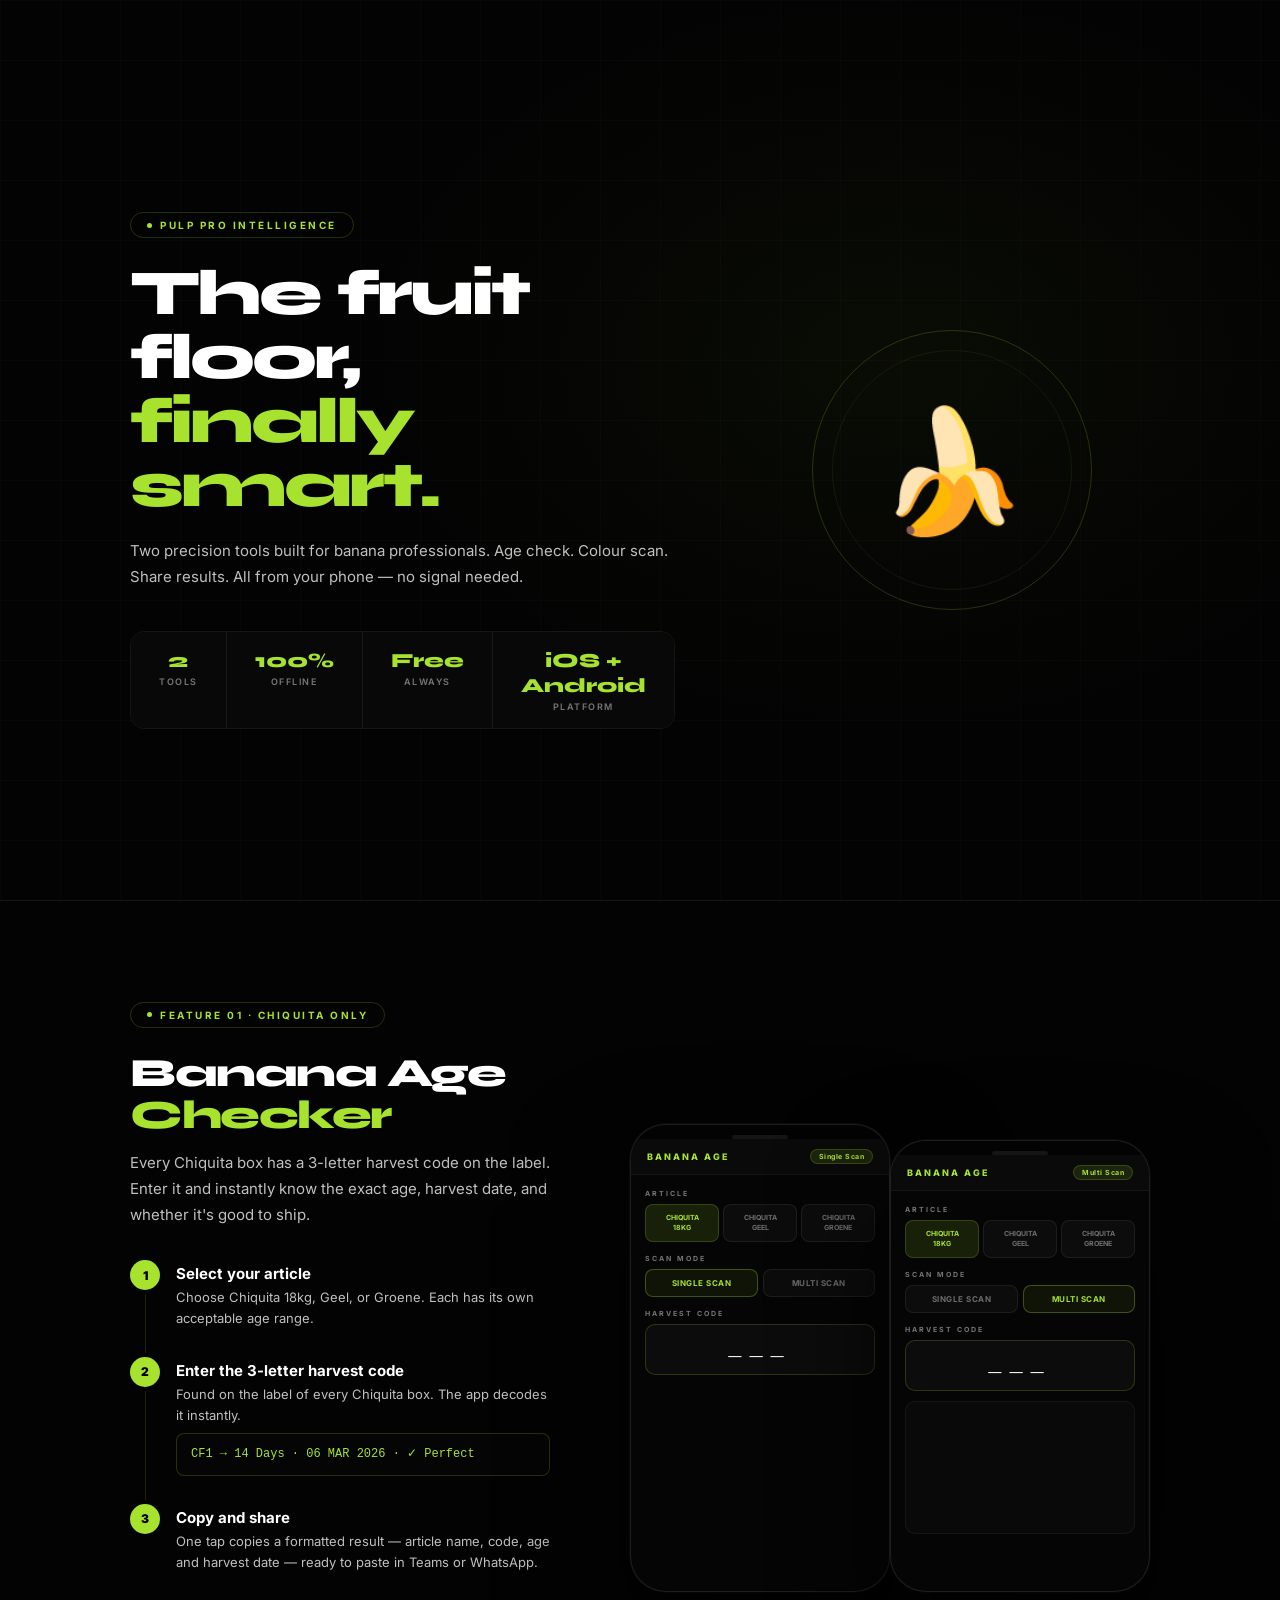
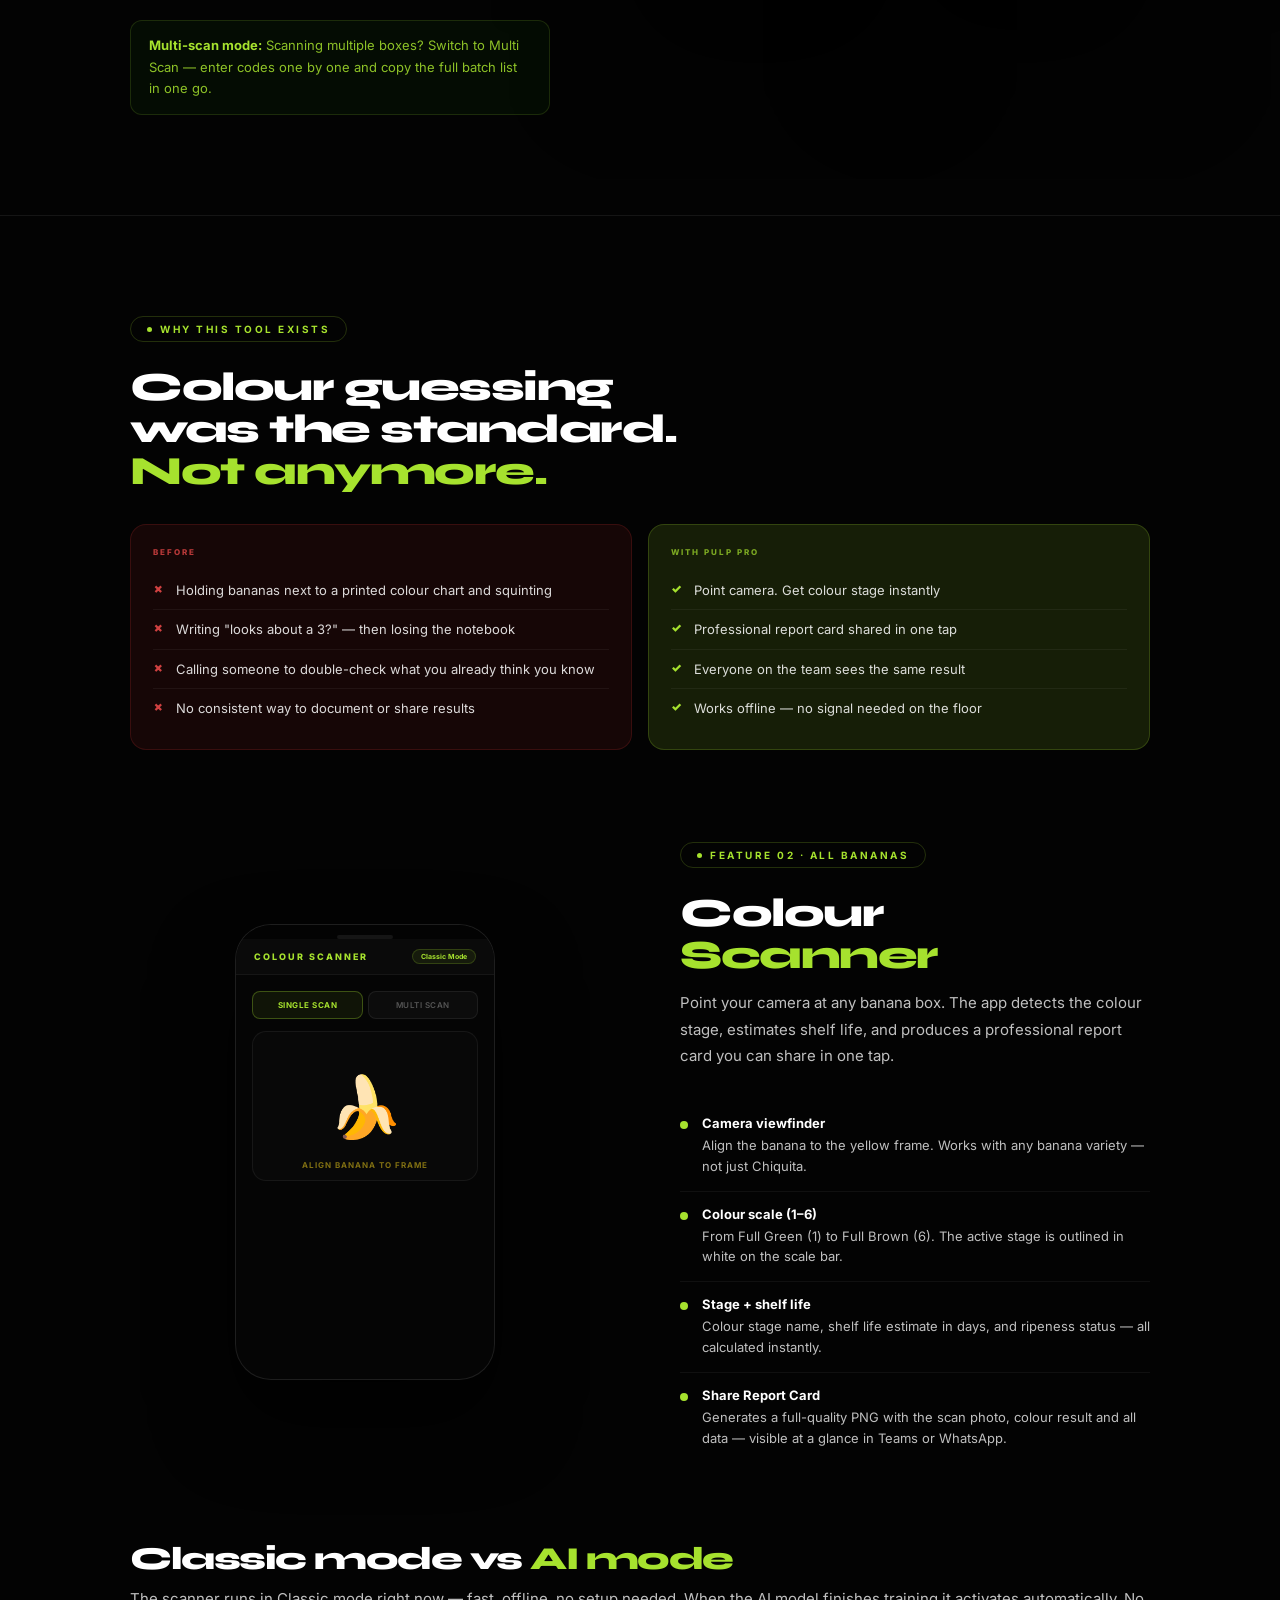
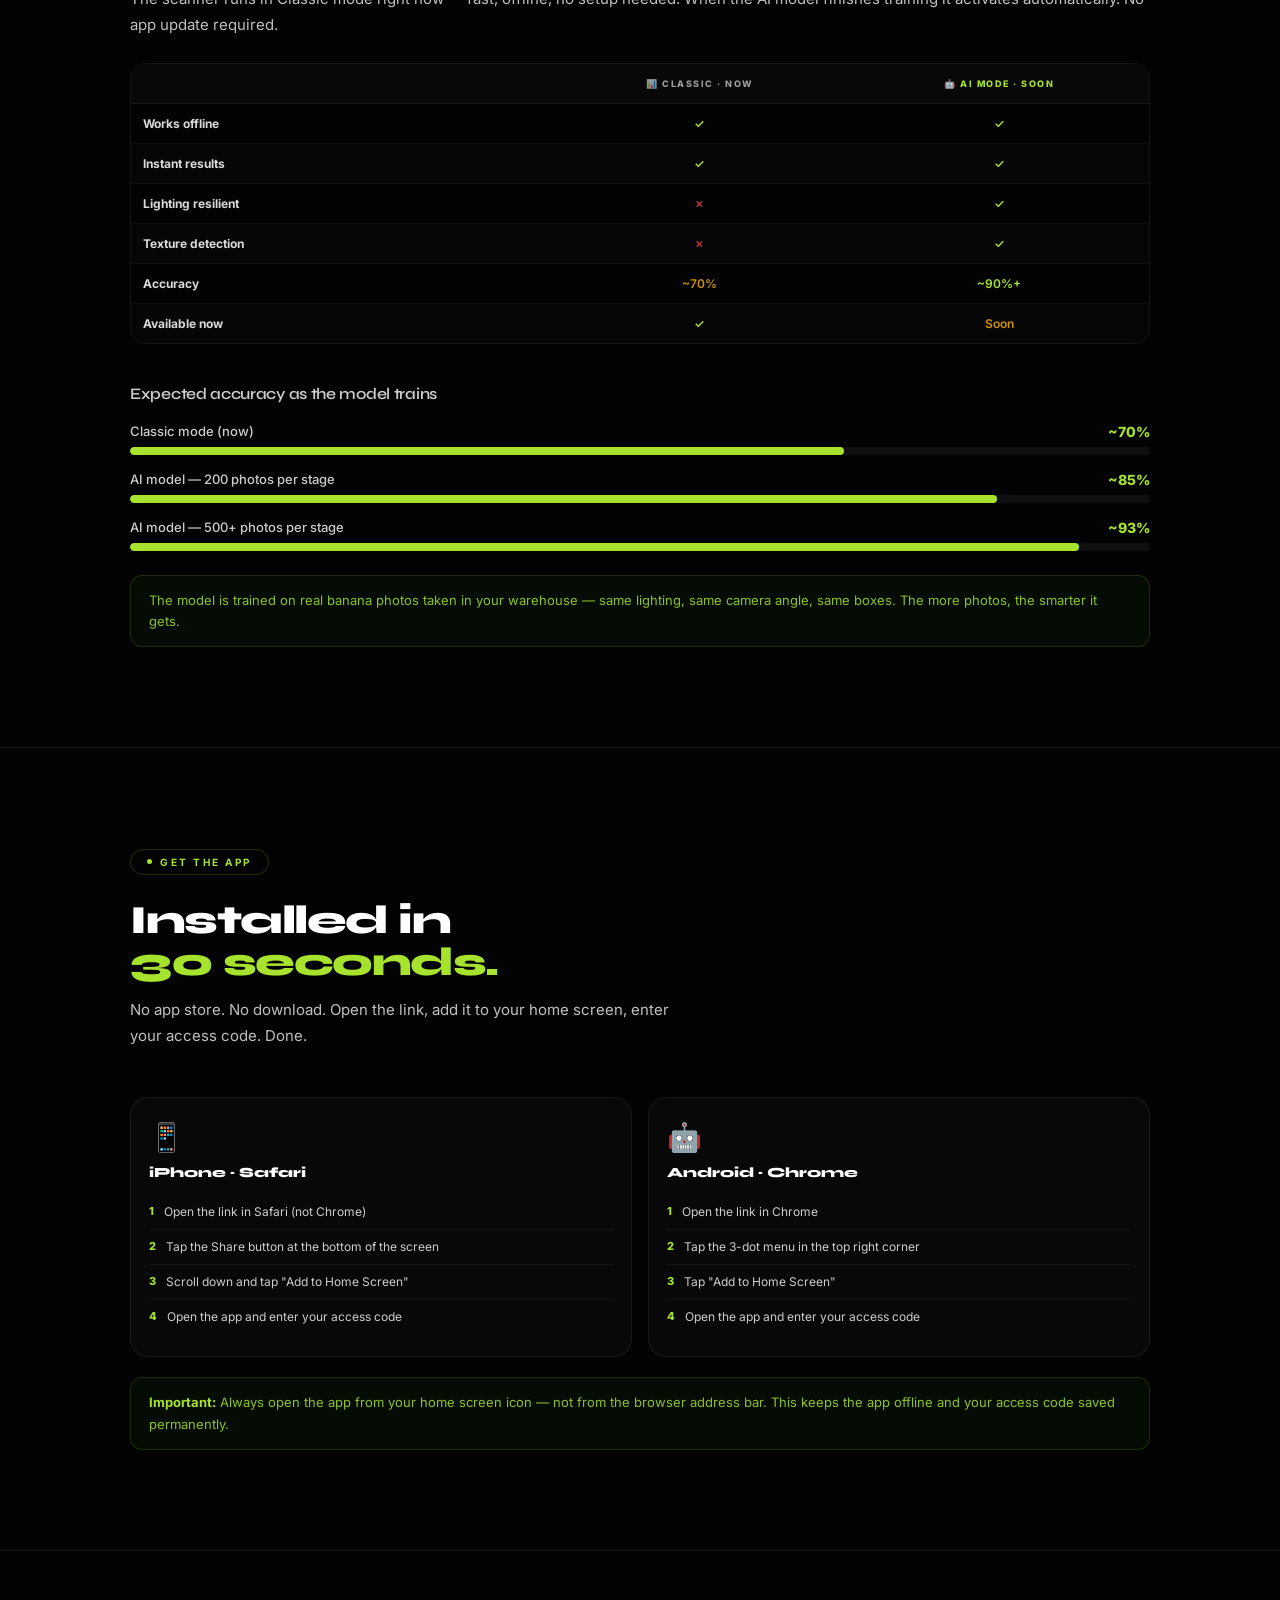
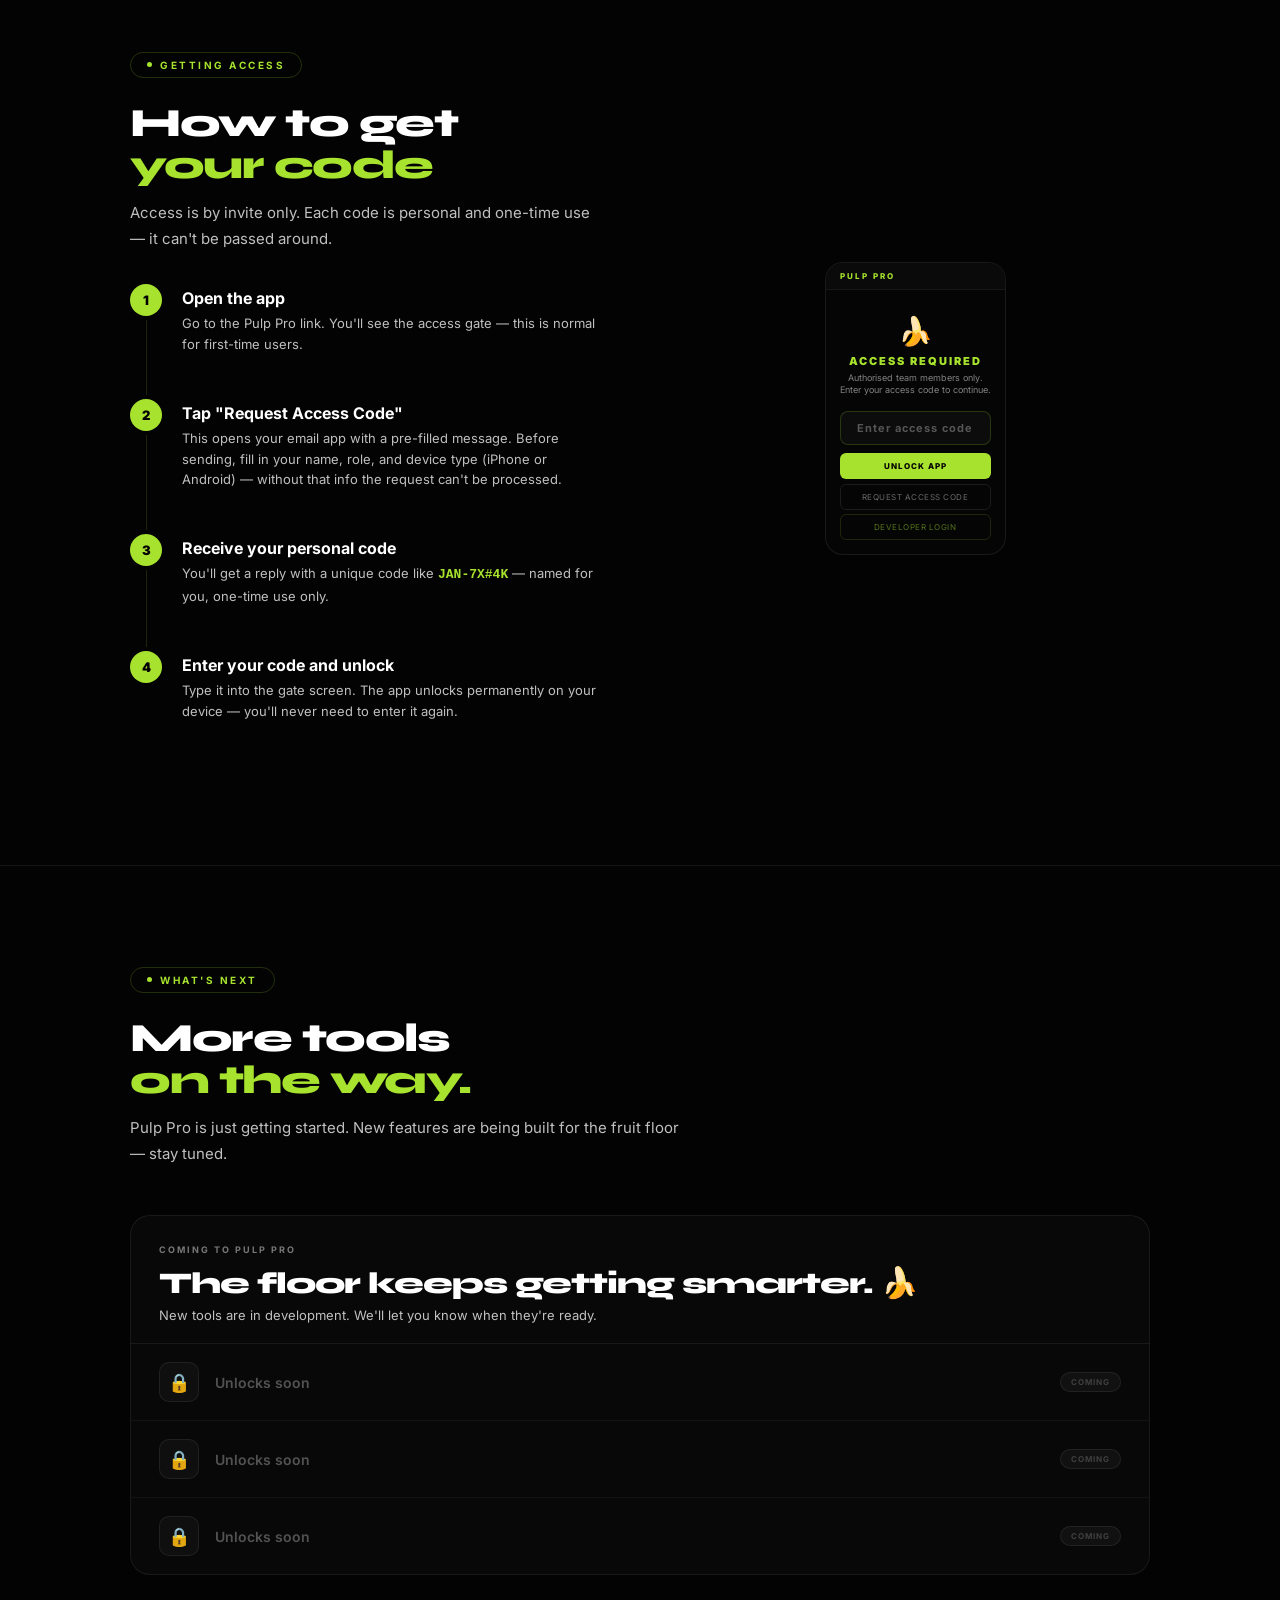
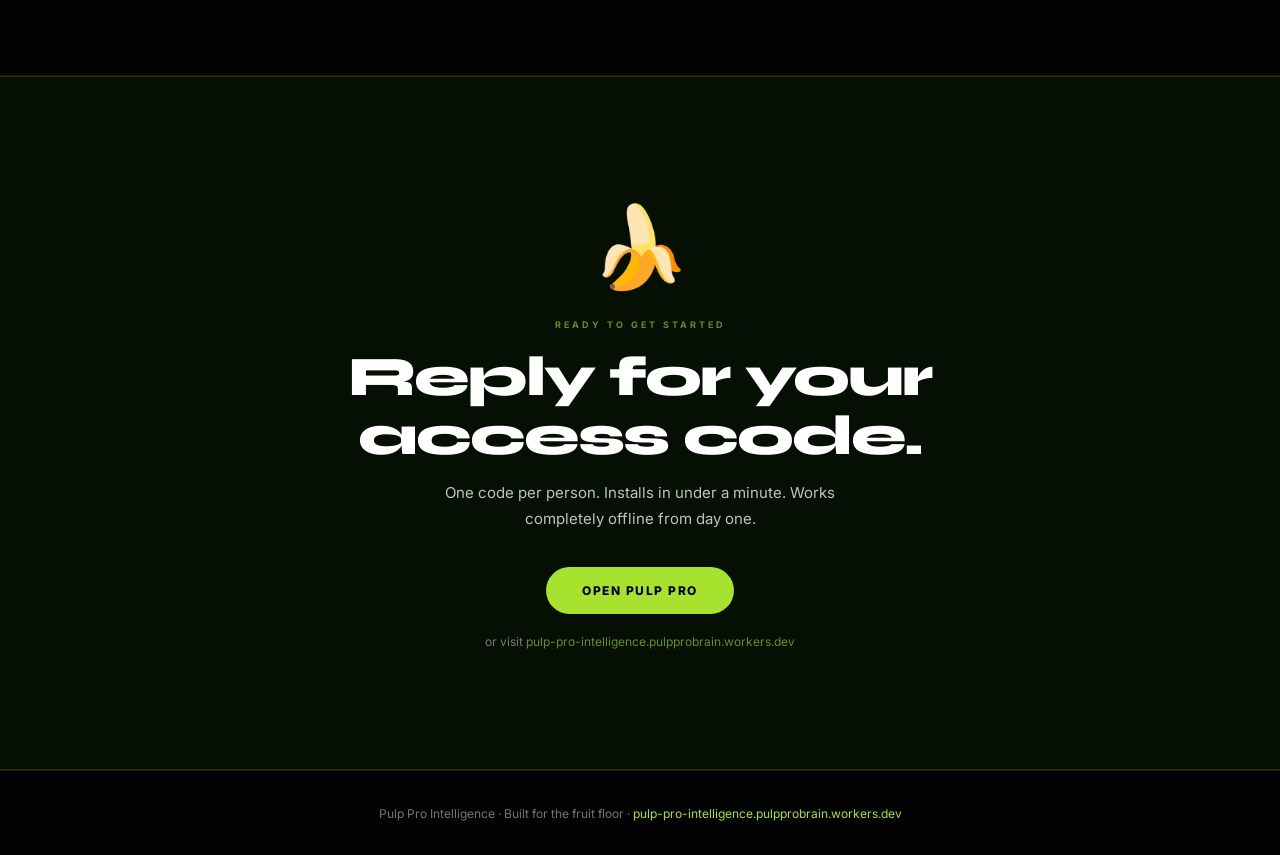
==== pulp-pro-intro.html @ 76fea157 "Update print statement from 'Hello' to 'Goodbye'" ====
<!DOCTYPE html>
<html lang="en">
<head>
<meta charset="UTF-8">
<meta name="viewport" content="width=device-width, initial-scale=1.0">
<title>Pulp Pro Intelligence — Introduction</title>
<style>
@import url('https://fonts.googleapis.com/css2?family=Syne:wght@400;700;800;900&family=Inter:wght@400;500;600;700&display=swap');

:root {
  --lime: #a6e22e;
  --lime-dim: rgba(166,226,46,0.12);
  --lime-border: rgba(166,226,46,0.2);
  --red-dim: rgba(255,60,60,0.08);
  --red-border: rgba(255,60,60,0.15);
  --bg: #030303;
  --bg2: #080808;
  --bg3: #0f0f0f;
  --border: rgba(255,255,255,0.07);
  --text: #ffffff;
  --text-secondary: rgba(255,255,255,0.75);
  --text-dim: rgba(255,255,255,0.45);
}

* { box-sizing: border-box; margin: 0; padding: 0; }
html { scroll-behavior: smooth; overflow-x: hidden; }
body {
  font-family: 'Inter', -apple-system, sans-serif;
  background: var(--bg);
  color: var(--text);
  overflow-x: hidden;
  -webkit-font-smoothing: antialiased;
  max-width: 100vw;
}

/* ── LAYOUT ── */
.container {
  max-width: 1100px;
  margin: 0 auto;
  padding: 0 40px;
}
@media(max-width:768px) {
  .container { padding: 0 20px; }
  .phone { width: 100%; max-width: 100%; margin-left: auto; margin-right: auto; }
  .phone-wrap { width: 100%; overflow: hidden; }
  h1 { font-size: 32px !important; letter-spacing: -1px !important; }
  .hero-grid-line { display: none !important; }
  .hero-bg { display: none !important; }
  .hero-stat-row { display: grid !important; grid-template-columns: 1fr 1fr !important; width: 100% !important; margin-top: 24px !important; }
  .hero-stat { border-right: 1px solid var(--border); border-bottom: 1px solid var(--border); }
  .hero-stat:nth-child(2) { border-right: none; }
  .hero-stat:nth-child(3) { border-bottom: none; }
  .hero-stat:nth-child(4) { border-right: none; border-bottom: none; }
  .compare-table { overflow-x: hidden; }
  .compare-cell { padding: 10px 6px; font-size: 10px; }
  .compare-h { padding: 10px 6px; font-size: 8px; letter-spacing: 0.5px; }
  .problem-card { padding: 16px; }
  .coming-item { padding: 14px 18px; }
  .coming-header { padding: 20px 18px 16px; }
  .step-code { font-size: 10px; word-break: break-all; }
  .note-pill p { font-size: 12px; }
  .hero { padding: 80px 0 60px; }
  p { font-size: 14px; }
}

section { padding: 100px 0; }
@media(max-width:768px) { section { padding: 70px 0; } }

.section-inner {
  display: grid;
  grid-template-columns: 1fr 1fr;
  gap: 80px;
  align-items: center;
}
@media(max-width:900px) {
  .section-inner { grid-template-columns: 1fr; gap: 48px; }
  .section-inner.reverse { direction: ltr; }
  .section-inner.reverse > * { direction: ltr; }
}

.divider { width: 100%; height: 1px; background: var(--border); }

/* ── TYPOGRAPHY ── */
.tag {
  display: inline-flex; align-items: center; gap: 8px;
  border: 1px solid var(--lime-border);
  border-radius: 100px; padding: 6px 16px;
  font-size: 10px; font-weight: 700; color: var(--lime);
  letter-spacing: 2.5px; text-transform: uppercase; margin-bottom: 24px;
  font-family: 'Inter', sans-serif;
}
.tag-dot {
  width: 5px; height: 5px; border-radius: 50%;
  background: var(--lime); animation: blink 2s infinite;
}
@keyframes blink { 0%,100%{opacity:1} 50%{opacity:0.2} }

h1 {
  font-family: 'Syne', sans-serif;
  font-size: clamp(32px, 5vw, 72px);
  font-weight: 900; letter-spacing: -3px;
  line-height: 1.0; margin-bottom: 20px;
}
h1 em { color: var(--lime); font-style: normal; }

h2 {
  font-family: 'Syne', sans-serif;
  font-size: clamp(28px, 4vw, 40px);
  font-weight: 800; letter-spacing: -1.5px;
  line-height: 1.05; margin-bottom: 14px;
}
h2 em { color: var(--lime); font-style: normal; }

h3 {
  font-family: 'Syne', sans-serif;
  font-size: 18px; font-weight: 800;
  letter-spacing: -0.3px; margin-bottom: 6px;
}

p {
  font-size: 15px; color: var(--text-secondary);
  line-height: 1.75; margin-bottom: 16px; font-weight: 400;
}

/* ── HERO ── */
.hero {
  min-height: 100vh; display: flex; align-items: center;
  position: relative; overflow: hidden; padding: 120px 0 80px;
}
.hero-bg {
  position: absolute; inset: 0; pointer-events: none;
  background: radial-gradient(ellipse 60% 60% at 70% 40%, rgba(166,226,46,0.04) 0%, transparent 70%);
}
.hero-grid-line {
  position: absolute; inset: 0;
  background-image: linear-gradient(rgba(255,255,255,0.015) 1px, transparent 1px),
                    linear-gradient(90deg, rgba(255,255,255,0.015) 1px, transparent 1px);
  background-size: 60px 60px;
  pointer-events: none;
}
.hero-content { position: relative; z-index: 1; }
.mobile-banana { display: none; }
.hero-left { max-width: 580px; }
@media(max-width:768px) {
  .mobile-banana {
    display: flex;
    align-items: center;
    justify-content: center;
    margin: 0 auto 32px;
    position: relative;
    width: 160px;
    height: 160px;
  }
  .mobile-banana::before {
    content: '';
    position: absolute;
    inset: -10px;
    border-radius: 50%;
    background: radial-gradient(circle, rgba(166,226,46,0.12) 0%, transparent 70%);
    animation: ringPulse 3s ease-in-out infinite;
  }
  .mobile-banana span {
    font-size: 120px;
    animation: floatBig 4s ease-in-out infinite;
    position: relative;
    z-index: 1;
    line-height: 1;
  }
}
.hero-right { display: flex; justify-content: center; align-items: center; }
.hero-banana-wrap {
  position: relative; width: 280px; height: 280px;
  display: flex; align-items: center; justify-content: center;
}
.hero-banana-ring {
  position: absolute; inset: 0; border-radius: 50%;
  border: 1px solid var(--lime-border);
  animation: ringPulse 3s ease-in-out infinite;
}
.hero-banana-ring:nth-child(2) {
  inset: 20px; border-color: rgba(166,226,46,0.08);
  animation-delay: 0.5s;
}
@keyframes ringPulse { 0%,100%{transform:scale(1);opacity:1} 50%{transform:scale(1.04);opacity:0.5} }
.hero-banana { font-size: 120px; animation: floatBig 4s ease-in-out infinite; position: relative; z-index: 1; }
@keyframes floatBig { 0%,100%{transform:translateY(0) rotate(-5deg)} 50%{transform:translateY(-20px) rotate(6deg)} }
.hero-stat-row {
  display: grid;
  grid-template-columns: repeat(4, 1fr);
  border: 1px solid var(--border);
  border-radius: 14px; overflow: hidden;
  margin-top: 40px;
}
.hero-stat {
  padding: 16px 28px; background: var(--bg2);
  border-right: 1px solid var(--border); text-align: center;
}
.hero-stat:last-child { border-right: none; }
.hero-stat-num { font-family: 'Syne', sans-serif; font-size: 20px; font-weight: 900; color: var(--lime); margin-bottom: 3px; }
.hero-stat-lbl { font-size: 9px; color: var(--text-dim); font-weight: 600; text-transform: uppercase; letter-spacing: 1.5px; }
@media(max-width:768px) {
  .hero-right { display: none; }
  .hero-banana-wrap { width: 160px; height: 160px; }
  .hero-banana { font-size: 80px; }
}

/* ── PHONE MOCKUP ── */
.phone-wrap {
  display: flex; justify-content: center;
  position: relative;
}
.phone {
  width: 260px; background: #050505;
  border: 1px solid rgba(255,255,255,0.1);
  border-radius: 36px; overflow: hidden;
  box-shadow: 0 60px 120px rgba(0,0,0,0.8), 0 0 0 1px rgba(255,255,255,0.04);
}
.phone-notch { background: #030303; padding: 10px 0 0; display: flex; justify-content: center; }
.phone-notch-pill { width: 56px; height: 4px; background: rgba(255,255,255,0.07); border-radius: 100px; }
.phone-bar {
  background: #0a0a0a; padding: 10px 16px;
  display: flex; align-items: center; justify-content: space-between;
  border-bottom: 1px solid rgba(255,255,255,0.05);
}
.phone-bar-title { font-size: 9px; font-weight: 800; color: var(--lime); letter-spacing: 2px; text-transform: uppercase; }
.phone-bar-badge {
  font-size: 7px; background: var(--lime-dim); border: 1px solid var(--lime-border);
  color: var(--lime); padding: 2px 8px; border-radius: 20px; font-weight: 700; letter-spacing: 0.5px;
}
.phone-body { padding: 14px; }
.mock-label { font-size: 7px; font-weight: 700; color: var(--text-dim); text-transform: uppercase; letter-spacing: 2px; margin-bottom: 6px; }
.mock-article-row { display: grid; grid-template-columns: 1fr 1fr 1fr; gap: 4px; margin-bottom: 12px; }
.mock-article-btn {
  background: rgba(255,255,255,0.03); border: 1px solid rgba(255,255,255,0.07);
  border-radius: 8px; padding: 8px 4px; font-size: 7px; font-weight: 700;
  color: rgba(255,255,255,0.4); text-align: center; text-transform: uppercase; line-height: 1.4;
}
.mock-article-btn.active { background: var(--lime-dim); border-color: var(--lime-border); color: var(--lime); }
.mock-input {
  background: rgba(255,255,255,0.03); border: 1.5px solid var(--lime-border);
  border-radius: 10px; padding: 12px; text-align: center; margin-bottom: 10px;
}
.mock-input-code { font-size: 22px; font-weight: 900; color: #fff; letter-spacing: 8px; font-family: monospace; }
.mock-result {
  background: var(--lime-dim); border: 1px solid var(--lime-border);
  border-radius: 10px; padding: 12px 14px;
  display: flex; align-items: center; justify-content: space-between; margin-bottom: 10px;
}
.mock-result-days { font-family: 'Syne', sans-serif; font-size: 30px; font-weight: 900; color: var(--lime); }
.mock-result-unit { font-size: 11px; color: rgba(166,226,46,0.6); font-weight: 700; }
.mock-result-status { font-size: 9px; font-weight: 800; color: var(--lime); text-transform: uppercase; letter-spacing: 1px; }
.mock-result-date { font-size: 8px; color: rgba(255,255,255,0.5); margin-top: 3px; }
.mock-btn-pri { background: var(--lime); border-radius: 8px; padding: 9px; font-size: 8px; font-weight: 800; color: #000; text-transform: uppercase; letter-spacing: 1px; text-align: center; margin-bottom: 5px; }
.mock-btn-sec { background: rgba(255,255,255,0.04); border: 1px solid rgba(255,255,255,0.07); border-radius: 8px; padding: 9px; font-size: 8px; font-weight: 700; color: rgba(255,255,255,0.5); text-transform: uppercase; letter-spacing: 1px; text-align: center; }
.mock-camera { background: #080808; border: 1px solid rgba(255,255,255,0.06); border-radius: 12px; height: 120px; display: flex; align-items: center; justify-content: center; margin-bottom: 10px; position: relative; overflow: hidden; }
.mock-camera-emoji { font-size: 44px; }
.mock-camera-frame { position: absolute; inset: 10px; border: 1.5px solid rgba(249,215,28,0.5); border-radius: 7px; }
.mock-camera-tag { position: absolute; top: 8px; left: 50%; transform: translateX(-50%); background: rgba(0,0,0,0.8); border: 1px solid rgba(249,215,28,0.3); border-radius: 20px; padding: 3px 10px; font-size: 7px; font-weight: 800; color: #f9d71c; letter-spacing: 1.5px; text-transform: uppercase; white-space: nowrap; }
.mock-scale { display: flex; gap: 2px; margin-bottom: 10px; }
.mock-scale-step { flex: 1; height: 12px; border-radius: 3px; }
.mock-scale-step.active { outline: 2px solid rgba(255,255,255,0.9); outline-offset: 2px; }
.mock-scan-row { background: #0a0a0a; border: 1px solid rgba(255,255,255,0.07); border-radius: 10px; padding: 10px 12px; display: flex; align-items: center; gap: 10px; margin-bottom: 8px; }
.mock-swatch { width: 36px; height: 36px; border-radius: 8px; flex-shrink: 0; }
.mock-scan-stage { font-size: 12px; font-weight: 800; color: #fff; }
.mock-scan-sub { font-size: 8px; color: rgba(255,255,255,0.5); margin-top: 2px; }
.mock-share { background: var(--lime); border-radius: 8px; padding: 9px; text-align: center; font-size: 8px; font-weight: 800; color: #000; text-transform: uppercase; letter-spacing: 1px; margin-bottom: 5px; }
.mock-copy { background: rgba(255,255,255,0.04); border: 1px solid rgba(255,255,255,0.07); border-radius: 8px; padding: 8px; text-align: center; font-size: 8px; font-weight: 700; color: rgba(255,255,255,0.5); text-transform: uppercase; letter-spacing: 1px; }

/* ── ANNOTATIONS ── */
.annotations { margin-top: 32px; }
.ann-item { display: flex; gap: 14px; padding: 14px 0; border-bottom: 1px solid rgba(255,255,255,0.05); }
.ann-item:last-child { border-bottom: none; }
.ann-marker { width: 8px; height: 8px; border-radius: 50%; background: var(--lime); flex-shrink: 0; margin-top: 6px; }
.ann-title { font-size: 13px; font-weight: 700; color: #fff; margin-bottom: 4px; }
.ann-desc { font-size: 13px; color: var(--text-secondary); line-height: 1.6; }

/* ── STEPS ── */
.steps { margin-top: 32px; }
.step-item { display: flex; gap: 16px; }
.step-left { display: flex; flex-direction: column; align-items: center; }
.step-circle { width: 30px; height: 30px; border-radius: 50%; background: var(--lime); color: #000; font-size: 12px; font-weight: 900; display: flex; align-items: center; justify-content: center; flex-shrink: 0; }
.step-line { width: 1px; flex: 1; background: rgba(166,226,46,0.15); min-height: 20px; margin: 4px 0; }
.step-right { padding-bottom: 28px; padding-top: 4px; }
.step-title { font-size: 15px; font-weight: 700; color: #fff; margin-bottom: 4px; }
.step-desc { font-size: 13px; color: var(--text-secondary); line-height: 1.6; }
.step-code { background: #050505; border: 1px solid var(--lime-border); border-radius: 8px; padding: 10px 14px; font-family: monospace; font-size: 12px; color: var(--lime); margin-top: 8px; line-height: 1.7; }

/* ── NOTE PILL ── */
.note-pill { background: rgba(6,15,4,0.8); border: 1px solid rgba(166,226,46,0.15); border-radius: 12px; padding: 14px 18px; margin-top: 20px; }
.note-pill p { font-size: 13px; color: rgba(166,226,46,0.85); margin: 0; line-height: 1.65; }
.note-pill strong { color: var(--lime); font-weight: 700; }

/* ── PROBLEM CARDS ── */
.problem-card { border-radius: 16px; padding: 22px; margin-bottom: 12px; }
.problem-card.bad { background: var(--red-dim); border: 1px solid var(--red-border); }
.problem-card.good { background: var(--lime-dim); border: 1px solid var(--lime-border); }
.problem-card-label { font-size: 8px; font-weight: 800; letter-spacing: 2px; text-transform: uppercase; margin-bottom: 14px; }
.problem-card.bad .problem-card-label { color: rgba(255,80,80,0.7); }
.problem-card.good .problem-card-label { color: rgba(166,226,46,0.7); }
.problem-item { display: flex; align-items: flex-start; gap: 12px; padding: 9px 0; border-bottom: 1px solid rgba(255,255,255,0.05); }
.problem-item:last-child { border-bottom: none; }
.problem-icon { font-size: 12px; font-weight: 900; flex-shrink: 0; margin-top: 1px; }
.problem-card.bad .problem-icon { color: rgba(255,80,80,0.8); }
.problem-card.good .problem-icon { color: var(--lime); }
.problem-text { font-size: 13px; color: rgba(255,255,255,0.85); line-height: 1.55; }
.arrow-mid { display: flex; align-items: center; gap: 14px; margin: 12px 0; }
.arrow-line { flex: 1; height: 1px; background: rgba(255,255,255,0.07); }
.arrow-badge { background: var(--bg2); border: 1px solid var(--border); border-radius: 100px; padding: 6px 16px; font-size: 9px; font-weight: 700; color: rgba(255,255,255,0.4); letter-spacing: 2px; text-transform: uppercase; white-space: nowrap; }

/* ── COMPARE TABLE ── */
.compare-table { border: 1px solid var(--border); border-radius: 16px; overflow: hidden; margin-top: 24px; }
.compare-header { display: grid; grid-template-columns: 1.4fr 1fr 1fr; background: var(--bg2); border-bottom: 1px solid var(--border); }
.compare-h { padding: 14px 12px; font-size: 9px; font-weight: 800; text-transform: uppercase; letter-spacing: 1.5px; text-align: center; }
.compare-h.feat { text-align: left; color: var(--text-dim); }
.compare-h.classic { color: rgba(255,255,255,0.6); }
.compare-h.ai { color: var(--lime); }
.compare-row { display: grid; grid-template-columns: 1.4fr 1fr 1fr; border-bottom: 1px solid rgba(255,255,255,0.04); }
.compare-row:last-child { border-bottom: none; }
.compare-row:nth-child(odd) { background: rgba(255,255,255,0.01); }
.compare-cell { padding: 12px; font-size: 12px; font-weight: 600; text-align: center; }
.compare-cell.feat { text-align: left; color: rgba(255,255,255,0.85); font-weight: 700; }
.compare-cell.yes { color: var(--lime); }
.compare-cell.no { color: rgba(255,80,80,0.7); }
.compare-cell.meh { color: rgba(255,180,0,0.8); }

/* ── ACCURACY BARS ── */
.acc-bars { margin-top: 24px; }
.acc-bar { margin-bottom: 16px; }
.acc-label { display: flex; justify-content: space-between; align-items: center; margin-bottom: 7px; }
.acc-label-text { font-size: 13px; color: rgba(255,255,255,0.8); font-weight: 500; }
.acc-label-num { font-size: 14px; font-weight: 800; color: var(--lime); }
.acc-track { background: rgba(255,255,255,0.05); border-radius: 100px; height: 8px; overflow: hidden; }
.acc-fill { height: 100%; border-radius: 100px; background: var(--lime); }

/* ── INSTALL ── */
.install-grid { display: grid; grid-template-columns: 1fr 1fr; gap: 16px; margin-top: 32px; }
@media(max-width:500px) { .install-grid { grid-template-columns: 1fr; } }
.install-card { background: var(--bg2); border: 1px solid var(--border); border-radius: 18px; padding: 22px 18px; }
.install-icon { font-size: 28px; margin-bottom: 10px; display: block; }
.install-os { font-family: 'Syne', sans-serif; font-size: 14px; font-weight: 800; color: #fff; margin-bottom: 14px; }
.install-step { display: flex; gap: 10px; padding: 8px 0; border-bottom: 1px solid rgba(255,255,255,0.05); align-items: flex-start; }
.install-step:last-child { border-bottom: none; }
.install-n { font-size: 11px; font-weight: 800; color: var(--lime); flex-shrink: 0; margin-top: 1px; }
.install-t { font-size: 12px; color: rgba(255,255,255,0.8); line-height: 1.5; }

/* ── ACCESS SECTION ── */
.access-step { display: flex; gap: 20px; }
.access-left { display: flex; flex-direction: column; align-items: center; }
.access-circle { width: 32px; height: 32px; border-radius: 50%; background: var(--lime); color: #000; font-size: 13px; font-weight: 900; display: flex; align-items: center; justify-content: center; flex-shrink: 0; }
.access-line { width: 1px; flex: 1; background: rgba(166,226,46,0.15); min-height: 20px; margin: 4px 0; }
.access-right { padding-bottom: 32px; padding-top: 4px; }
.access-title { font-size: 16px; font-weight: 700; color: #fff; margin-bottom: 5px; }
.access-desc { font-size: 13px; color: var(--text-secondary); line-height: 1.6; margin-bottom: 12px; }
.mini-phone { background: #050505; border: 1px solid rgba(255,255,255,0.08); border-radius: 18px; overflow: hidden; max-width: 220px; }
.mini-bar { background: #0a0a0a; padding: 8px 14px; border-bottom: 1px solid rgba(255,255,255,0.05); display: flex; align-items: center; justify-content: space-between; }
.mini-bar-title { font-size: 8px; font-weight: 800; color: var(--lime); letter-spacing: 2px; text-transform: uppercase; }
.mini-body { padding: 14px; }
.mini-gate-logo { text-align: center; padding: 10px 0 14px; }
.mini-gate-emoji { font-size: 28px; display: block; margin-bottom: 6px; }
.mini-gate-title { font-size: 11px; font-weight: 900; color: var(--lime); letter-spacing: 2px; text-transform: uppercase; margin-bottom: 4px; }
.mini-gate-sub { font-size: 9px; color: rgba(255,255,255,0.5); line-height: 1.4; }
.mini-input { background: rgba(255,255,255,0.03); border: 1.5px solid var(--lime-border); border-radius: 8px; padding: 9px; text-align: center; margin-bottom: 8px; font-size: 11px; font-weight: 700; color: rgba(255,255,255,0.3); letter-spacing: 1px; }
.mini-btn-pri { background: var(--lime); border-radius: 6px; padding: 8px; text-align: center; font-size: 8px; font-weight: 800; color: #000; text-transform: uppercase; letter-spacing: 1px; margin-bottom: 5px; }
.mini-btn-ghost { background: transparent; border: 1px solid rgba(255,255,255,0.09); border-radius: 6px; padding: 7px; text-align: center; font-size: 8px; color: rgba(255,255,255,0.4); text-transform: uppercase; letter-spacing: 0.5px; margin-bottom: 4px; }
.mini-btn-dev { background: transparent; border: 1px solid rgba(166,226,46,0.15); border-radius: 6px; padding: 7px; text-align: center; font-size: 8px; color: rgba(166,226,46,0.5); text-transform: uppercase; letter-spacing: 0.5px; }

/* ── COMING SOON ── */
.coming-wrap { background: var(--bg2); border: 1px solid var(--border); border-radius: 20px; overflow: hidden; }
.coming-header { padding: 28px 28px 20px; border-bottom: 1px solid var(--border); }
.coming-eyebrow { font-size: 9px; font-weight: 700; color: var(--text-dim); letter-spacing: 2px; text-transform: uppercase; margin-bottom: 10px; }
.coming-title { font-family: 'Syne', sans-serif; font-size: clamp(22px,3vw,30px); font-weight: 900; letter-spacing: -1px; color: #fff; margin-bottom: 6px; }
.coming-sub { font-size: 13px; color: var(--text-secondary); }
.coming-item { display: flex; align-items: center; gap: 16px; padding: 18px 28px; border-bottom: 1px solid rgba(255,255,255,0.04); }
.coming-item:last-child { border-bottom: none; }
.coming-lock { width: 40px; height: 40px; background: rgba(255,255,255,0.03); border: 1px solid rgba(255,255,255,0.07); border-radius: 10px; display: flex; align-items: center; justify-content: center; font-size: 18px; flex-shrink: 0; }
.coming-text { flex: 1; font-size: 14px; font-weight: 600; color: rgba(255,255,255,0.3); }
.coming-badge { font-size: 8px; font-weight: 700; color: rgba(255,255,255,0.2); background: rgba(255,255,255,0.04); border: 1px solid rgba(255,255,255,0.07); border-radius: 20px; padding: 4px 10px; text-transform: uppercase; letter-spacing: 1px; white-space: nowrap; }
.cta-section {
  background: #060f04; border-top: 1px solid var(--lime-border);
  border-bottom: 1px solid var(--lime-border); padding: 120px 0;
  text-align: center;
}
.cta-banana { font-size: 80px; display: block; margin-bottom: 24px; animation: floatBig 4s ease-in-out infinite; }
.cta-eyebrow { font-size: 9px; font-weight: 700; color: rgba(166,226,46,0.6); letter-spacing: 3px; text-transform: uppercase; margin-bottom: 18px; }
.cta-title { font-family: 'Syne', sans-serif; font-size: clamp(32px, 5vw, 56px); font-weight: 900; letter-spacing: -2px; color: #fff; margin-bottom: 14px; line-height: 1.05; }
.cta-sub { font-size: 15px; color: var(--text-secondary); line-height: 1.7; margin-bottom: 36px; max-width: 400px; margin-left: auto; margin-right: auto; }
.cta-btn { display: inline-block; background: var(--lime); border-radius: 100px; padding: 16px 36px; font-size: 12px; font-weight: 800; color: #000; text-transform: uppercase; letter-spacing: 1.5px; text-decoration: none; }
.cta-url-note { font-size: 12px; color: var(--text-dim); margin-top: 20px; }
.cta-url-note a { color: rgba(166,226,46,0.6); text-decoration: none; }

/* ── FOOTER ── */
footer { padding: 32px 0; border-top: 1px solid var(--border); text-align: center; }
footer p { font-size: 12px; color: var(--text-dim); margin: 0; }
footer a { color: var(--lime); text-decoration: none; }

/* ── FADE IN ── */
.fade-in { opacity: 0; transform: translateY(24px); transition: opacity 0.6s ease, transform 0.6s ease; }
.fade-in.visible { opacity: 1; transform: translateY(0); }
</style>
</head>
<body>

<!-- HERO -->
<section class="hero">
  <div class="hero-bg"></div>
  <div class="hero-grid-line"></div>
  <div class="container">
    <div class="section-inner">
      <div class="hero-left fade-in">
        <div class="mobile-banana"><span>🍌</span></div>
        <div class="tag"><div class="tag-dot"></div>Pulp Pro Intelligence</div>
        <h1>The fruit floor,<br><em>finally smart.</em></h1>
        <p>Two precision tools built for banana professionals. Age check. Colour scan. Share results. All from your phone — no signal needed.</p>
        <div class="hero-stat-row">
          <div class="hero-stat"><div class="hero-stat-num">2</div><div class="hero-stat-lbl">Tools</div></div>
          <div class="hero-stat"><div class="hero-stat-num">100%</div><div class="hero-stat-lbl">Offline</div></div>
          <div class="hero-stat"><div class="hero-stat-num">Free</div><div class="hero-stat-lbl">Always</div></div>
          <div class="hero-stat"><div class="hero-stat-num">iOS + Android</div><div class="hero-stat-lbl">Platform</div></div>
        </div>
      </div>
      <div class="hero-right fade-in">
        <div class="hero-banana-wrap">
          <div class="hero-banana-ring"></div>
          <div class="hero-banana-ring"></div>
          <div class="hero-banana">🍌</div>
        </div>
      </div>
    </div>
  </div>
</section>

<div class="divider"></div>

<!-- AGE CHECKER -->
<section>
  <div class="container">
    <div class="section-inner">
      <div class="fade-in">
        <div class="tag"><div class="tag-dot"></div>Feature 01 · Chiquita only</div>
        <h2>Banana Age<br><em>Checker</em></h2>
        <p>Every Chiquita box has a 3-letter harvest code on the label. Enter it and instantly know the exact age, harvest date, and whether it's good to ship.</p>
        <div class="steps">
          <div class="step-item">
            <div class="step-left"><div class="step-circle">1</div><div class="step-line"></div></div>
            <div class="step-right"><div class="step-title">Select your article</div><div class="step-desc">Choose Chiquita 18kg, Geel, or Groene. Each has its own acceptable age range.</div></div>
          </div>
          <div class="step-item">
            <div class="step-left"><div class="step-circle">2</div><div class="step-line"></div></div>
            <div class="step-right"><div class="step-title">Enter the 3-letter harvest code</div><div class="step-desc">Found on the label of every Chiquita box. The app decodes it instantly.</div><div class="step-code">CF1 → 14 Days · 06 MAR 2026 · ✓ Perfect</div></div>
          </div>
          <div class="step-item">
            <div class="step-left"><div class="step-circle">3</div></div>
            <div class="step-right"><div class="step-title">Copy and share</div><div class="step-desc">One tap copies a formatted result — article name, code, age and harvest date — ready to paste in Teams or WhatsApp.</div></div>
          </div>
        </div>
        <div class="note-pill"><p><strong>Multi-scan mode:</strong> Scanning multiple boxes? Switch to Multi Scan — enter codes one by one and copy the full batch list in one go.</p></div>
      </div>
      <div class="phone-wrap fade-in">

        <!-- Single scan animated -->
        <div class="phone">
          <div class="phone-notch"><div class="phone-notch-pill"></div></div>
          <div class="phone-bar"><div class="phone-bar-title">Banana Age</div><div class="phone-bar-badge">Single Scan</div></div>
          <div class="phone-body">
            <div class="mock-label">Article</div>
            <div class="mock-article-row">
              <div class="mock-article-btn active">Chiquita<br>18kg</div>
              <div class="mock-article-btn">Chiquita<br>Geel</div>
              <div class="mock-article-btn">Chiquita<br>Groene</div>
            </div>
            <div class="mock-label">Scan Mode</div>
            <div style="display:grid;grid-template-columns:1fr 1fr;gap:5px;margin-bottom:12px;">
              <div id="ss-m1" style="background:rgba(166,226,46,0.07);border:1px solid rgba(166,226,46,0.3);border-radius:8px;padding:8px;font-size:8px;font-weight:700;color:#a6e22e;text-align:center;text-transform:uppercase;letter-spacing:0.5px;">Single Scan</div>
              <div id="ss-m2" style="background:rgba(255,255,255,0.03);border:1px solid rgba(255,255,255,0.07);border-radius:8px;padding:8px;font-size:8px;font-weight:700;color:rgba(255,255,255,0.4);text-align:center;text-transform:uppercase;letter-spacing:0.5px;">Multi Scan</div>
            </div>
            <div class="mock-label">Harvest Code</div>
            <div class="mock-input"><div class="mock-input-code" id="ss-code">___</div></div>
            <div class="mock-result" id="ss-result" style="opacity:0;transform:translateY(6px);">
              <div>
                <div style="font-size:7px;color:rgba(166,226,46,0.5);font-weight:700;text-transform:uppercase;letter-spacing:1.5px;margin-bottom:2px;">Age</div>
                <div style="display:flex;align-items:baseline;gap:4px;"><div class="mock-result-days" id="ss-days">14</div><div class="mock-result-unit">days</div></div>
              </div>
              <div style="text-align:right;">
                <div class="mock-result-status">✓ Perfect</div>
                <div class="mock-result-date">06 MAR 2026</div>
              </div>
            </div>
            <div class="mock-btn-pri" id="ss-btn" style="opacity:0;transform:translateY(5px);">Copy Result</div>
          </div>
        </div>

        <!-- Multi scan animated -->
        <div class="phone" style="margin-top:16px;">
          <div class="phone-notch"><div class="phone-notch-pill"></div></div>
          <div class="phone-bar"><div class="phone-bar-title">Banana Age</div><div class="phone-bar-badge">Multi Scan</div></div>
          <div class="phone-body">
            <div class="mock-label">Article</div>
            <div class="mock-article-row">
              <div class="mock-article-btn active">Chiquita<br>18kg</div>
              <div class="mock-article-btn">Chiquita<br>Geel</div>
              <div class="mock-article-btn">Chiquita<br>Groene</div>
            </div>
            <div class="mock-label">Scan Mode</div>
            <div style="display:grid;grid-template-columns:1fr 1fr;gap:5px;margin-bottom:12px;">
              <div style="background:rgba(255,255,255,0.03);border:1px solid rgba(255,255,255,0.07);border-radius:8px;padding:8px;font-size:8px;font-weight:700;color:rgba(255,255,255,0.4);text-align:center;text-transform:uppercase;letter-spacing:0.5px;">Single Scan</div>
              <div style="background:rgba(166,226,46,0.07);border:1px solid rgba(166,226,46,0.3);border-radius:8px;padding:8px;font-size:8px;font-weight:700;color:#a6e22e;text-align:center;text-transform:uppercase;letter-spacing:0.5px;">Multi Scan</div>
            </div>
            <div class="mock-label">Harvest Code</div>
            <div class="mock-input"><div class="mock-input-code" id="ms-code">___</div></div>
            <div style="background:rgba(255,255,255,0.02);border:1px solid rgba(255,255,255,0.05);border-radius:10px;overflow:hidden;margin-bottom:10px;">
              <div id="ms-r1" style="display:flex;justify-content:space-between;align-items:center;padding:9px 12px;border-bottom:1px solid rgba(255,255,255,0.04);opacity:0;transform:translateX(-8px);transition:all 0.4s;">
                <div style="font-size:11px;font-weight:900;color:#fff;letter-spacing:3px;font-family:monospace;">CF1</div>
                <div style="text-align:right;"><div style="font-size:11px;font-weight:900;color:#a6e22e;">14D</div><div style="font-size:8px;color:rgba(255,255,255,0.4);margin-top:1px;">06 MAR 2026</div></div>
              </div>
              <div id="ms-r2" style="display:flex;justify-content:space-between;align-items:center;padding:9px 12px;border-bottom:1px solid rgba(255,255,255,0.04);opacity:0;transform:translateX(-8px);transition:all 0.4s;">
                <div style="font-size:11px;font-weight:900;color:#fff;letter-spacing:3px;font-family:monospace;">AB2</div>
                <div style="text-align:right;"><div style="font-size:11px;font-weight:900;color:#a6e22e;">21D</div><div style="font-size:8px;color:rgba(255,255,255,0.4);margin-top:1px;">27 FEB 2026</div></div>
              </div>
              <div id="ms-r3" style="display:flex;justify-content:space-between;align-items:center;padding:9px 12px;opacity:0;transform:translateX(-8px);transition:all 0.4s;">
                <div style="font-size:11px;font-weight:900;color:#fff;letter-spacing:3px;font-family:monospace;">XM1</div>
                <div style="text-align:right;"><div style="font-size:11px;font-weight:900;color:#ff8c00;">28D</div><div style="font-size:8px;color:rgba(255,255,255,0.4);margin-top:1px;">20 FEB 2026</div></div>
              </div>
            </div>
            <div class="mock-btn-pri" id="ms-btn" style="opacity:0;transform:translateY(5px);">Copy All Results</div>
          </div>
        </div>
      </div>
    </div>
  </div>
</section>

<div class="divider"></div>

<!-- COLOUR SCANNER -->
<section>
  <div class="container">

    <!-- Why it exists — under colour scanner -->
    <div class="fade-in" style="margin-bottom:80px;">
      <div class="tag"><div class="tag-dot"></div>Why this tool exists</div>
      <h2 style="max-width:600px;">Colour guessing was the standard.<br><em>Not anymore.</em></h2>
      <div style="display:grid;grid-template-columns:1fr 1fr;gap:16px;margin-top:32px;">
        <div class="problem-card bad">
          <div class="problem-card-label">Before</div>
          <div class="problem-item"><div class="problem-icon">✗</div><div class="problem-text">Holding bananas next to a printed colour chart and squinting</div></div>
          <div class="problem-item"><div class="problem-icon">✗</div><div class="problem-text">Writing "looks about a 3?" — then losing the notebook</div></div>
          <div class="problem-item"><div class="problem-icon">✗</div><div class="problem-text">Calling someone to double-check what you already think you know</div></div>
          <div class="problem-item"><div class="problem-icon">✗</div><div class="problem-text">No consistent way to document or share results</div></div>
        </div>
        <div class="problem-card good">
          <div class="problem-card-label">With Pulp Pro</div>
          <div class="problem-item"><div class="problem-icon">✓</div><div class="problem-text">Point camera. Get colour stage instantly</div></div>
          <div class="problem-item"><div class="problem-icon">✓</div><div class="problem-text">Professional report card shared in one tap</div></div>
          <div class="problem-item"><div class="problem-icon">✓</div><div class="problem-text">Everyone on the team sees the same result</div></div>
          <div class="problem-item"><div class="problem-icon">✓</div><div class="problem-text">Works offline — no signal needed on the floor</div></div>
        </div>
      </div>
    </div>

    <div class="section-inner reverse" style="direction:rtl;">
      <div style="direction:ltr;" class="fade-in">
        <div class="tag"><div class="tag-dot"></div>Feature 02 · All bananas</div>
        <h2>Colour<br><em>Scanner</em></h2>
        <p>Point your camera at any banana box. The app detects the colour stage, estimates shelf life, and produces a professional report card you can share in one tap.</p>
        <div class="annotations">
          <div class="ann-item"><div class="ann-marker"></div><div><div class="ann-title">Camera viewfinder</div><div class="ann-desc">Align the banana to the yellow frame. Works with any banana variety — not just Chiquita.</div></div></div>
          <div class="ann-item"><div class="ann-marker"></div><div><div class="ann-title">Colour scale (1–6)</div><div class="ann-desc">From Full Green (1) to Full Brown (6). The active stage is outlined in white on the scale bar.</div></div></div>
          <div class="ann-item"><div class="ann-marker"></div><div><div class="ann-title">Stage + shelf life</div><div class="ann-desc">Colour stage name, shelf life estimate in days, and ripeness status — all calculated instantly.</div></div></div>
          <div class="ann-item"><div class="ann-marker"></div><div><div class="ann-title">Share Report Card</div><div class="ann-desc">Generates a full-quality PNG with the scan photo, colour result and all data — visible at a glance in Teams or WhatsApp.</div></div></div>
        </div>
      </div>
      <div class="phone-wrap fade-in" style="direction:ltr;">
        <div style="width:260px;background:#050505;border:1px solid rgba(255,255,255,0.1);border-radius:36px;overflow:hidden;box-shadow:0 40px 80px rgba(0,0,0,0.8);">
          <div style="background:#030303;padding:10px 0 0;display:flex;justify-content:center;"><div style="width:56px;height:4px;background:rgba(255,255,255,0.07);border-radius:100px;"></div></div>
          <div style="background:#0a0a0a;padding:10px 18px;display:flex;align-items:center;justify-content:space-between;border-bottom:1px solid rgba(255,255,255,0.05);">
            <div style="font-size:9px;font-weight:800;color:#a6e22e;letter-spacing:2px;text-transform:uppercase;">Colour Scanner</div>
            <div style="font-size:7px;background:rgba(166,226,46,0.08);border:1px solid rgba(166,226,46,0.2);color:#a6e22e;padding:2px 8px;border-radius:20px;font-weight:700;">Classic Mode</div>
          </div>
          <div style="padding:16px;">
            <div style="display:grid;grid-template-columns:1fr 1fr;gap:5px;margin-bottom:12px;">
              <div style="background:rgba(166,226,46,0.07);border:1px solid rgba(166,226,46,0.3);border-radius:8px;padding:8px;font-size:8px;font-weight:700;color:#a6e22e;text-align:center;text-transform:uppercase;letter-spacing:0.5px;">Single Scan</div>
              <div style="background:rgba(255,255,255,0.03);border:1px solid rgba(255,255,255,0.07);border-radius:8px;padding:8px;font-size:8px;font-weight:600;color:rgba(255,255,255,0.3);text-align:center;text-transform:uppercase;letter-spacing:0.5px;">Multi Scan</div>
            </div>
            <div id="cs-cam" style="background:#080808;border:1px solid rgba(255,255,255,0.06);border-radius:14px;height:150px;position:relative;overflow:hidden;margin-bottom:12px;display:flex;align-items:center;justify-content:center;">
              <div id="cs-bg" style="position:absolute;inset:0;background:radial-gradient(circle at 60% 40%,rgba(212,180,24,0.25),transparent);opacity:0;transition:opacity 1.2s ease;"></div>
              <div id="cs-emoji" style="font-size:60px;position:relative;z-index:2;transition:transform 0.8s ease;">🍌</div>
              <div id="cs-frame" style="position:absolute;inset:10px;border:1.5px solid rgba(249,215,28,0);border-radius:8px;transition:border-color 0.4s;z-index:3;"></div>
              <div id="cs-line" style="position:absolute;left:10px;right:10px;height:2px;background:linear-gradient(90deg,transparent,rgba(249,215,28,0.7),transparent);z-index:4;opacity:0;top:20px;"></div>
              <div id="cs-tag" style="position:absolute;top:10px;left:50%;transform:translateX(-50%);background:rgba(0,0,0,0.85);border:1px solid rgba(249,215,28,0.35);border-radius:20px;padding:4px 12px;font-size:8px;font-weight:800;color:#f9d71c;letter-spacing:1.5px;text-transform:uppercase;white-space:nowrap;opacity:0;transition:opacity 0.4s;z-index:5;">Color 3.5</div>
              <div id="cs-guide" style="position:absolute;bottom:10px;left:50%;transform:translateX(-50%);font-size:8px;font-weight:700;color:rgba(249,215,28,0.5);text-transform:uppercase;letter-spacing:1px;white-space:nowrap;z-index:5;transition:opacity 0.3s;">Align banana to frame</div>
            </div>
            <div id="cs-scale" style="display:flex;gap:3px;margin-bottom:10px;opacity:0;transition:opacity 0.5s;">
              <div style="flex:1;height:12px;border-radius:3px;background:#2d5a1b;"></div>
              <div style="flex:1;height:12px;border-radius:3px;background:#4a8a25;"></div>
              <div style="flex:1;height:12px;border-radius:3px;background:#78c830;"></div>
              <div style="flex:1;height:12px;border-radius:3px;background:#a6c428;"></div>
              <div style="flex:1;height:12px;border-radius:3px;background:#d4b418;outline:2.5px solid rgba(255,255,255,0.9);outline-offset:2px;"></div>
              <div style="flex:1;height:12px;border-radius:3px;background:#f5a623;"></div>
              <div style="flex:1;height:12px;border-radius:3px;background:#e8650a;"></div>
              <div style="flex:1;height:12px;border-radius:3px;background:#905818;"></div>
            </div>
            <div id="cs-result" style="background:rgba(166,226,46,0.05);border:1px solid rgba(166,226,46,0.18);border-radius:12px;padding:12px 14px;display:flex;align-items:center;gap:10px;margin-bottom:10px;opacity:0;transform:translateY(8px);transition:all 0.5s ease;">
              <div style="width:40px;height:40px;border-radius:10px;flex-shrink:0;background:#d4b418;"></div>
              <div><div style="font-size:13px;font-weight:900;color:#fff;">Color 3.5 — Yellow-Green</div><div style="font-size:9px;color:rgba(255,255,255,0.5);margin-top:3px;">Shelf Life: 3 Days · Ripening</div></div>
            </div>
            <div id="cs-share" style="background:#a6e22e;border-radius:8px;padding:10px;text-align:center;font-size:9px;font-weight:800;color:#000;text-transform:uppercase;letter-spacing:1px;margin-bottom:5px;opacity:0;transform:translateY(6px);transition:all 0.4s ease;">Share Report Card</div>
            <div id="cs-copy" style="background:rgba(255,255,255,0.03);border:1px solid rgba(255,255,255,0.07);border-radius:8px;padding:9px;text-align:center;font-size:8px;font-weight:600;color:rgba(255,255,255,0.4);text-transform:uppercase;letter-spacing:0.5px;opacity:0;transition:opacity 0.4s;">Copy Text Report</div>
          </div>
        </div>
      </div>
    </div>

    <!-- Classic vs AI -->
    <div class="fade-in" style="margin-top:80px;">
      <h2 style="font-size:clamp(22px,3vw,32px);margin-bottom:10px;">Classic mode vs <em>AI mode</em></h2>
      <p>The scanner runs in Classic mode right now — fast, offline, no setup needed. When the AI model finishes training it activates automatically. No app update required.</p>
      <div class="compare-table">
        <div class="compare-header">
          <div class="compare-h feat"></div>
          <div class="compare-h classic">📊 Classic · Now</div>
          <div class="compare-h ai">🤖 AI Mode · Soon</div>
        </div>
        <div class="compare-row"><div class="compare-cell feat">Works offline</div><div class="compare-cell yes">✓</div><div class="compare-cell yes">✓</div></div>
        <div class="compare-row"><div class="compare-cell feat">Instant results</div><div class="compare-cell yes">✓</div><div class="compare-cell yes">✓</div></div>
        <div class="compare-row"><div class="compare-cell feat">Lighting resilient</div><div class="compare-cell no">✗</div><div class="compare-cell yes">✓</div></div>
        <div class="compare-row"><div class="compare-cell feat">Texture detection</div><div class="compare-cell no">✗</div><div class="compare-cell yes">✓</div></div>
        <div class="compare-row"><div class="compare-cell feat">Accuracy</div><div class="compare-cell meh">~70%</div><div class="compare-cell yes">~90%+</div></div>
        <div class="compare-row"><div class="compare-cell feat">Available now</div><div class="compare-cell yes">✓</div><div class="compare-cell meh">Soon</div></div>
      </div>
      <div class="acc-bars" style="margin-top:40px;">
        <h3 style="margin-bottom:20px;font-size:16px;color:rgba(255,255,255,0.8);font-weight:600;">Expected accuracy as the model trains</h3>
        <div class="acc-bar"><div class="acc-label"><span class="acc-label-text">Classic mode (now)</span><span class="acc-label-num">~70%</span></div><div class="acc-track"><div class="acc-fill" style="width:70%;"></div></div></div>
        <div class="acc-bar"><div class="acc-label"><span class="acc-label-text">AI model — 200 photos per stage</span><span class="acc-label-num">~85%</span></div><div class="acc-track"><div class="acc-fill" style="width:85%;"></div></div></div>
        <div class="acc-bar"><div class="acc-label"><span class="acc-label-text">AI model — 500+ photos per stage</span><span class="acc-label-num">~93%</span></div><div class="acc-track"><div class="acc-fill" style="width:93%;"></div></div></div>
      </div>
      <div class="note-pill" style="margin-top:24px;"><p>The model is trained on real banana photos taken in your warehouse — same lighting, same camera angle, same boxes. The more photos, the smarter it gets.</p></div>
    </div>
  </div>
</section>

<div class="divider"></div>

<!-- INSTALL -->
<section>
  <div class="container">
    <div class="fade-in" style="max-width:560px;margin-bottom:48px;">
      <div class="tag"><div class="tag-dot"></div>Get the app</div>
      <h2>Installed in<br><em>30 seconds.</em></h2>
      <p>No app store. No download. Open the link, add it to your home screen, enter your access code. Done.</p>
    </div>
    <div class="install-grid fade-in">
      <div class="install-card">
        <span class="install-icon">📱</span>
        <div class="install-os">iPhone · Safari</div>
        <div class="install-step"><span class="install-n">1</span><span class="install-t">Open the link in Safari (not Chrome)</span></div>
        <div class="install-step"><span class="install-n">2</span><span class="install-t">Tap the Share button at the bottom of the screen</span></div>
        <div class="install-step"><span class="install-n">3</span><span class="install-t">Scroll down and tap "Add to Home Screen"</span></div>
        <div class="install-step"><span class="install-n">4</span><span class="install-t">Open the app and enter your access code</span></div>
      </div>
      <div class="install-card">
        <span class="install-icon">🤖</span>
        <div class="install-os">Android · Chrome</div>
        <div class="install-step"><span class="install-n">1</span><span class="install-t">Open the link in Chrome</span></div>
        <div class="install-step"><span class="install-n">2</span><span class="install-t">Tap the 3-dot menu in the top right corner</span></div>
        <div class="install-step"><span class="install-n">3</span><span class="install-t">Tap "Add to Home Screen"</span></div>
        <div class="install-step"><span class="install-n">4</span><span class="install-t">Open the app and enter your access code</span></div>
      </div>
    </div>
    <div class="note-pill fade-in"><p><strong>Important:</strong> Always open the app from your home screen icon — not from the browser address bar. This keeps the app offline and your access code saved permanently.</p></div>
  </div>
</section>

<div class="divider"></div>

<!-- HOW TO GET ACCESS -->
<section>
  <div class="container">
    <div class="section-inner">
      <div class="fade-in">
        <div class="tag"><div class="tag-dot"></div>Getting access</div>
        <h2>How to get<br><em>your code</em></h2>
        <p>Access is by invite only. Each code is personal and one-time use — it can't be passed around.</p>
        <div style="margin-top:32px;">
          <div class="access-step">
            <div class="access-left"><div class="access-circle">1</div><div class="access-line"></div></div>
            <div class="access-right">
              <div class="access-title">Open the app</div>
              <div class="access-desc">Go to the Pulp Pro link. You'll see the access gate — this is normal for first-time users.</div>
            </div>
          </div>
          <div class="access-step">
            <div class="access-left"><div class="access-circle">2</div><div class="access-line"></div></div>
            <div class="access-right">
              <div class="access-title">Tap "Request Access Code"</div>
              <div class="access-desc">This opens your email app with a pre-filled message. Before sending, fill in your name, role, and device type (iPhone or Android) — without that info the request can't be processed.</div>
            </div>
          </div>
          <div class="access-step">
            <div class="access-left"><div class="access-circle">3</div><div class="access-line"></div></div>
            <div class="access-right">
              <div class="access-title">Receive your personal code</div>
              <div class="access-desc">You'll get a reply with a unique code like <span style="font-family:monospace;color:var(--lime);font-weight:700;">JAN-7X#4K</span> — named for you, one-time use only.</div>
            </div>
          </div>
          <div class="access-step">
            <div class="access-left"><div class="access-circle">4</div></div>
            <div class="access-right">
              <div class="access-title">Enter your code and unlock</div>
              <div class="access-desc">Type it into the gate screen. The app unlocks permanently on your device — you'll never need to enter it again.</div>
            </div>
          </div>
        </div>
      </div>
      <div class="phone-wrap fade-in">
        <div class="mini-phone" style="max-width:100%;">
          <div class="mini-bar"><div class="mini-bar-title">Pulp Pro</div></div>
          <div class="mini-body">
            <div class="mini-gate-logo">
              <span class="mini-gate-emoji">🍌</span>
              <div class="mini-gate-title">Access Required</div>
              <div class="mini-gate-sub">Authorised team members only.<br>Enter your access code to continue.</div>
            </div>
            <div class="mini-input">Enter access code</div>
            <div class="mini-btn-pri">Unlock App</div>
            <div class="mini-btn-ghost">Request Access Code</div>
            <div class="mini-btn-dev">Developer Login</div>
          </div>
        </div>
      </div>
    </div>
  </div>
</section>

<div class="divider"></div>

<!-- COMING SOON -->
<section>
  <div class="container">
    <div class="fade-in" style="max-width:560px;margin-bottom:48px;">
      <div class="tag"><div class="tag-dot"></div>What's next</div>
      <h2>More tools<br><em>on the way.</em></h2>
      <p>Pulp Pro is just getting started. New features are being built for the fruit floor — stay tuned.</p>
    </div>
    <div class="coming-wrap fade-in">
      <div class="coming-header">
        <div class="coming-eyebrow">Coming to Pulp Pro</div>
        <div class="coming-title">The floor keeps getting smarter. 🍌</div>
        <div class="coming-sub">New tools are in development. We'll let you know when they're ready.</div>
      </div>
      <div class="coming-item"><div class="coming-lock">🔒</div><div class="coming-text">Unlocks soon</div><div class="coming-badge">Coming</div></div>
      <div class="coming-item"><div class="coming-lock">🔒</div><div class="coming-text">Unlocks soon</div><div class="coming-badge">Coming</div></div>
      <div class="coming-item"><div class="coming-lock">🔒</div><div class="coming-text">Unlocks soon</div><div class="coming-badge">Coming</div></div>
    </div>
  </div>
</section>

<div class="divider"></div>

<!-- CTA -->
<div class="cta-section">
  <span class="cta-banana">🍌</span>
  <div class="cta-eyebrow">Ready to get started</div>
  <div class="cta-title">Reply for your<br>access code.</div>
  <div class="cta-sub">One code per person. Installs in under a minute. Works completely offline from day one.</div>
  <a class="cta-btn" href="https://pulp-pro-intelligence.pulpprobrain.workers.dev/">Open Pulp Pro</a>
  <div class="cta-url-note">or visit <a href="https://pulp-pro-intelligence.pulpprobrain.workers.dev/">pulp-pro-intelligence.pulpprobrain.workers.dev</a></div>
</div>

<footer>
  <div class="container">
    <p>Pulp Pro Intelligence · Built for the fruit floor · <a href="https://pulp-pro-intelligence.pulpprobrain.workers.dev/">pulp-pro-intelligence.pulpprobrain.workers.dev</a></p>
  </div>
</footer>

<script>
const observer = new IntersectionObserver((entries) => {
  entries.forEach(e => { if(e.isIntersecting) { e.target.classList.add('visible'); } });
}, { threshold: 0.1 });
document.querySelectorAll('.fade-in').forEach(el => observer.observe(el));

// Colour scanner animation
let csTimer = null;
function csReset() {
  document.getElementById('cs-frame').style.borderColor = 'rgba(249,215,28,0)';
  document.getElementById('cs-tag').style.opacity = '0';
  document.getElementById('cs-guide').style.opacity = '1';
  document.getElementById('cs-bg').style.opacity = '0';
  document.getElementById('cs-emoji').style.transform = 'scale(1)';
  document.getElementById('cs-line').style.opacity = '0';
  document.getElementById('cs-scale').style.opacity = '0';
  document.getElementById('cs-result').style.opacity = '0';
  document.getElementById('cs-result').style.transform = 'translateY(8px)';
  document.getElementById('cs-share').style.opacity = '0';
  document.getElementById('cs-share').style.transform = 'translateY(6px)';
  document.getElementById('cs-copy').style.opacity = '0';
  document.getElementById('cs-share').innerText = 'Share Report Card';
  document.getElementById('cs-share').style.background = '#a6e22e';
}
function csStart() {
  if(csTimer) clearTimeout(csTimer);
  csReset();
  csTimer = setTimeout(() => {
    document.getElementById('cs-frame').style.borderColor = 'rgba(249,215,28,0.8)';
    document.getElementById('cs-guide').style.opacity = '0';
    csTimer = setTimeout(() => {
      const line = document.getElementById('cs-line');
      line.style.opacity = '1'; line.style.top = '15px';
      let pos = 15;
      const sweep = setInterval(() => {
        pos += 3; line.style.top = pos + 'px';
        if(pos > 130) {
          clearInterval(sweep); line.style.opacity = '0';
          csTimer = setTimeout(() => {
            document.getElementById('cs-emoji').style.transform = 'scale(1.15)';
            document.getElementById('cs-bg').style.opacity = '1';
            document.getElementById('cs-tag').style.opacity = '1';
            csTimer = setTimeout(() => {
              document.getElementById('cs-scale').style.opacity = '1';
              csTimer = setTimeout(() => {
                const r = document.getElementById('cs-result');
                r.style.opacity = '1'; r.style.transform = 'translateY(0)';
                csTimer = setTimeout(() => {
                  document.getElementById('cs-share').style.opacity = '1';
                  document.getElementById('cs-share').style.transform = 'translateY(0)';
                  document.getElementById('cs-copy').style.opacity = '1';
                  csTimer = setTimeout(() => {
                    document.getElementById('cs-share').innerText = '✓ Shared!';
                    document.getElementById('cs-share').style.background = '#86c82c';
                    csTimer = setTimeout(csStart, 2500);
                  }, 1200);
                }, 400);
              }, 400);
            }, 500);
          }, 300);
        }
      }, 18);
    }, 700);
  }, 800);
}

// Single scan animation
let ssT = null;
function ssReset(){
  document.getElementById('ss-code').innerText='___';
  document.getElementById('ss-code').style.color='#fff';
  const r=document.getElementById('ss-result');
  r.style.opacity='0'; r.style.transform='translateY(6px)';
  const b=document.getElementById('ss-btn');
  b.style.opacity='0'; b.style.transform='translateY(5px)';
  b.innerText='Copy Result'; b.style.background='#a6e22e';
  document.getElementById('ss-days').innerText='0';
}
function ssStart(){
  if(ssT) clearTimeout(ssT);
  ssReset();
  const code='CF1'; let i=0;
  function type(){
    if(i<code.length){
      document.getElementById('ss-code').innerText=code.slice(0,i+1)+('___'.slice(i+1)||'');
      i++; ssT=setTimeout(type,300);
    } else {
      document.getElementById('ss-code').style.color='#a6e22e';
      ssT=setTimeout(()=>{
        const r=document.getElementById('ss-result');
        r.style.transition='all 0.5s ease';
        r.style.opacity='1'; r.style.transform='translateY(0)';
        let n=0;
        function count(){if(n<=14){document.getElementById('ss-days').innerText=n;n++;ssT=setTimeout(count,35);}
          else{ssT=setTimeout(()=>{
            const b=document.getElementById('ss-btn');
            b.style.transition='all 0.4s ease';
            b.style.opacity='1'; b.style.transform='translateY(0)';
            ssT=setTimeout(()=>{b.innerText='✓ Copied!';b.style.background='#86c82c';
              ssT=setTimeout(ssStart,2800);},1200);
          },300);}
        }
        count();
      },500);
    }
  }
  ssT=setTimeout(type,600);
}

// Multi scan animation
let msT = null;
const msCodes=[{id:'ms-r1',code:'CF1'},{id:'ms-r2',code:'AB2'},{id:'ms-r3',code:'XM1'}];
function msReset(){
  document.getElementById('ms-code').innerText='___';
  document.getElementById('ms-code').style.color='#fff';
  msCodes.forEach(c=>{const r=document.getElementById(c.id);r.style.opacity='0';r.style.transform='translateX(-8px)';});
  const b=document.getElementById('ms-btn');
  b.style.opacity='0'; b.style.transform='translateY(5px)';
  b.innerText='Copy All Results'; b.style.background='#a6e22e';
}
function msStart(){
  if(msT) clearTimeout(msT);
  msReset();
  function scanCode(idx){
    if(idx>=msCodes.length){
      msT=setTimeout(()=>{
        const b=document.getElementById('ms-btn');
        b.style.transition='all 0.4s ease';
        b.style.opacity='1'; b.style.transform='translateY(0)';
        msT=setTimeout(()=>{b.innerText='✓ All Copied!';b.style.background='#86c82c';
          msT=setTimeout(msStart,2800);},1200);
      },400); return;
    }
    const entry=msCodes[idx]; const code=entry.code; let i=0;
    function type(){
      if(i<code.length){
        document.getElementById('ms-code').innerText=code.slice(0,i+1)+('___'.slice(i+1)||'');
        i++; msT=setTimeout(type,280);
      } else {
        document.getElementById('ms-code').style.color='#a6e22e';
        msT=setTimeout(()=>{
          const row=document.getElementById(entry.id);
          row.style.opacity='1'; row.style.transform='translateX(0)';
          document.getElementById('ms-code').innerText='___';
          document.getElementById('ms-code').style.color='#fff';
          msT=setTimeout(()=>scanCode(idx+1),500);
        },350);
      }
    }
    msT=setTimeout(type,400);
  }
  msT=setTimeout(()=>scanCode(0),600);
}

// Start age checker animations when scrolled into view
const ageObserver = new IntersectionObserver((entries)=>{
  entries.forEach(e=>{
    if(e.isIntersecting){ ssStart(); msStart(); }
    else { if(ssT) clearTimeout(ssT); if(msT) clearTimeout(msT); ssReset(); msReset(); }
  });
},{threshold:0.2});
const ssEl = document.getElementById('ss-code');
if(ssEl) ageObserver.observe(ssEl.closest('section')||ssEl);

const csObserver = new IntersectionObserver((entries) => {
  entries.forEach(e => { if(e.isIntersecting) { csStart(); } else { if(csTimer) clearTimeout(csTimer); csReset(); } });
}, { threshold: 0.3 });
const csCam = document.getElementById('cs-cam');
if(csCam) csObserver.observe(csCam);
</script>
</body>
</html>
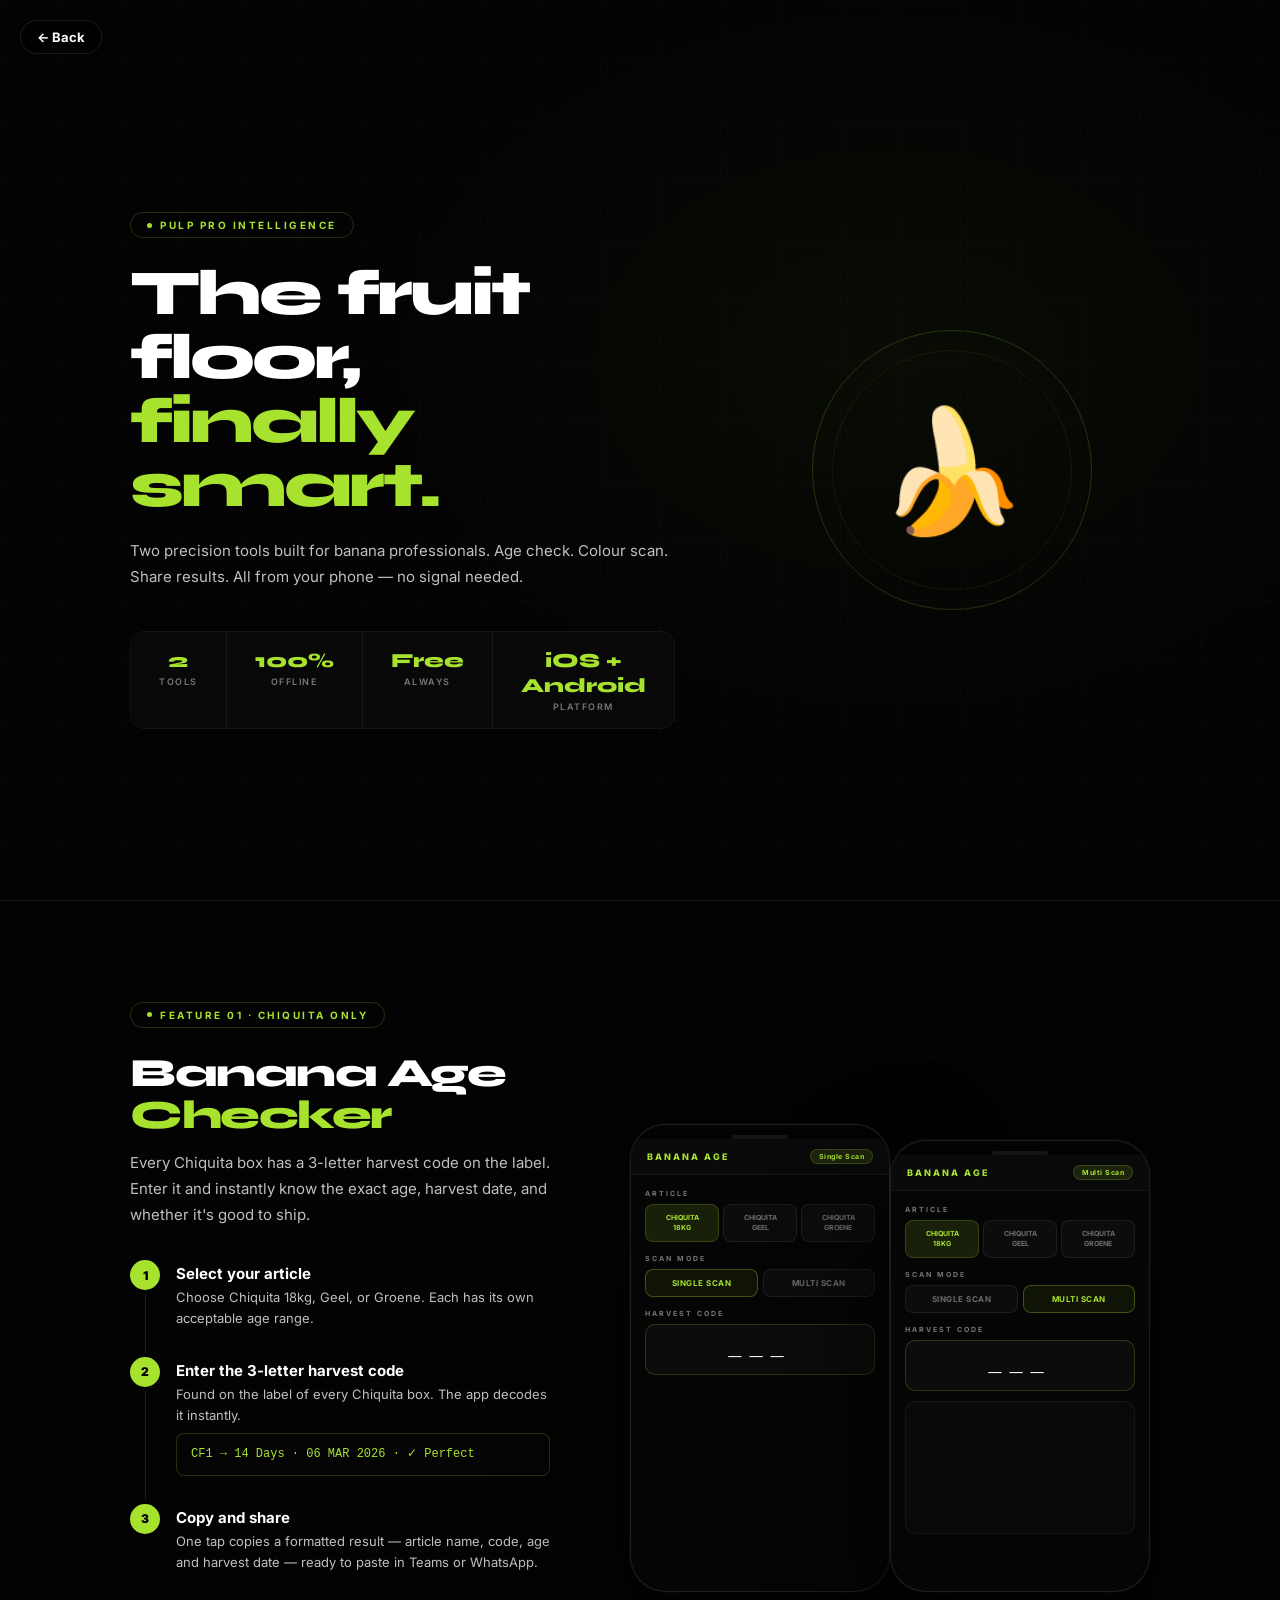
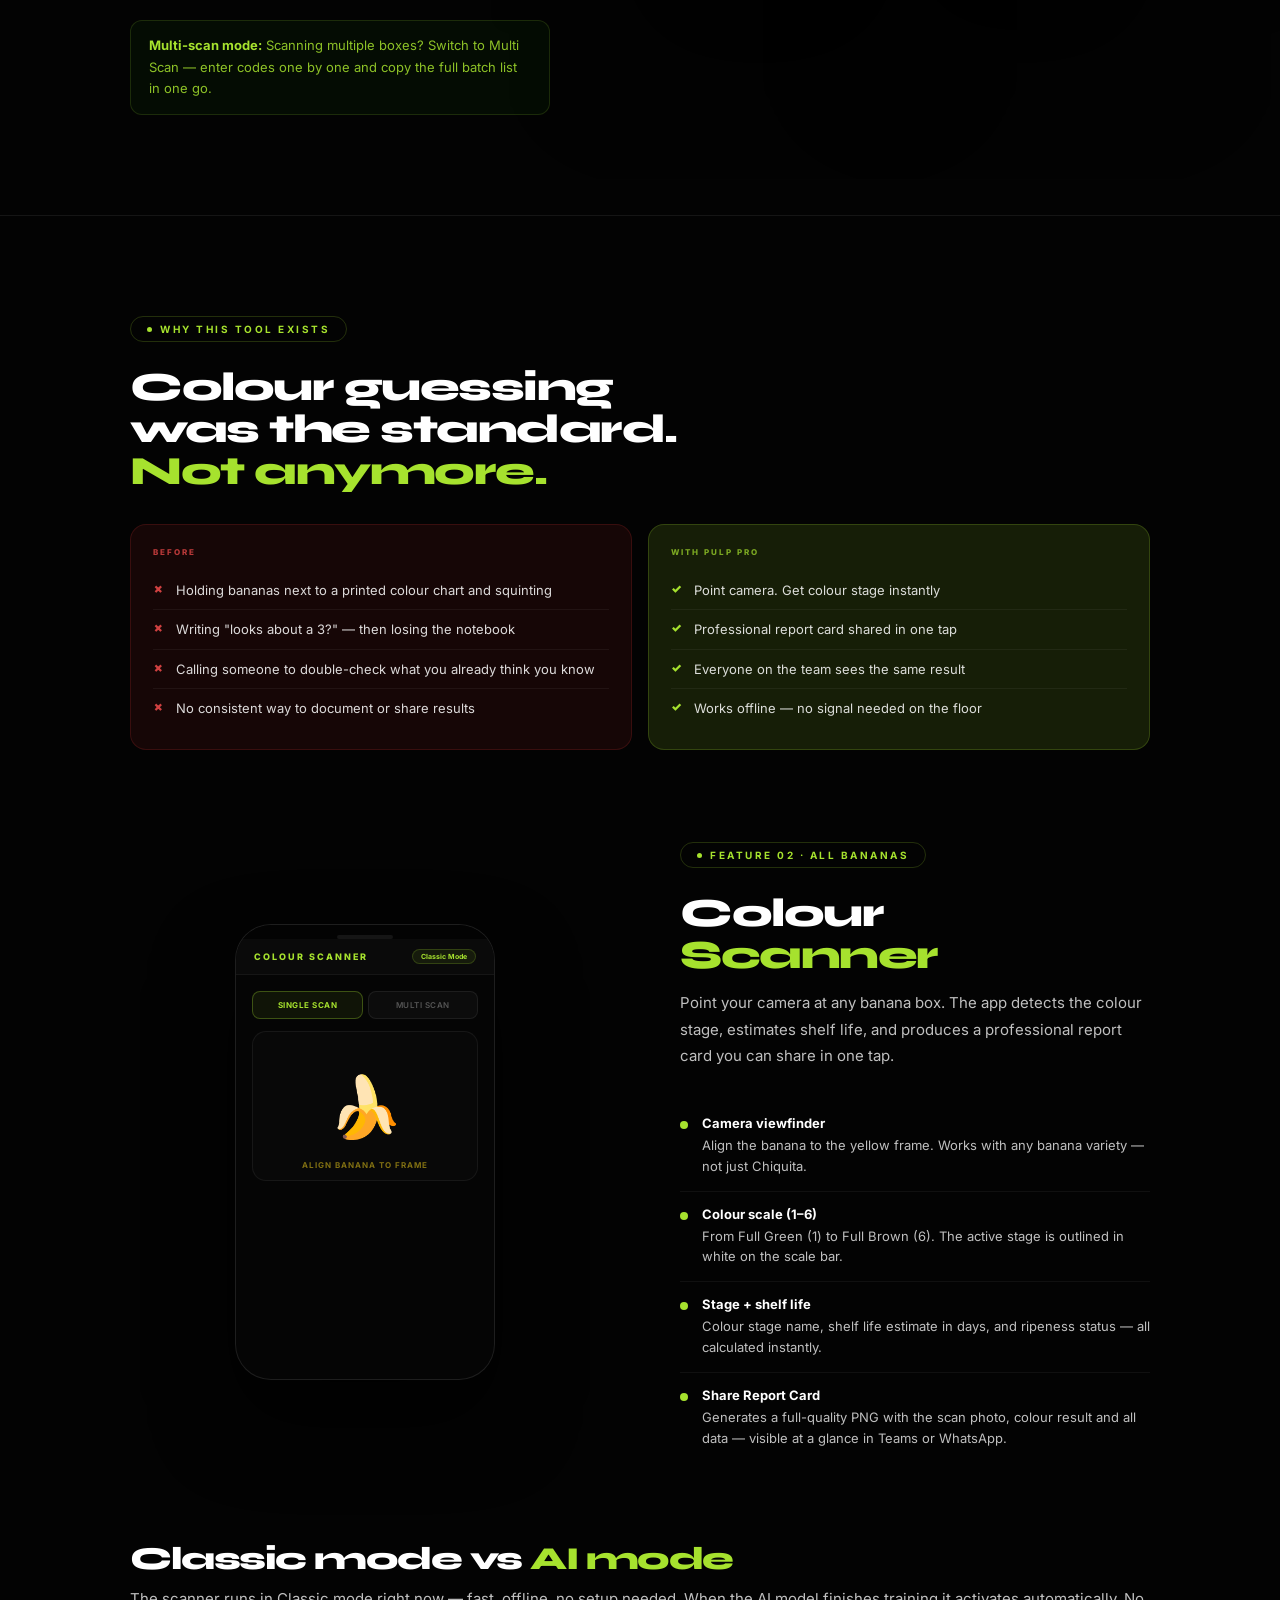
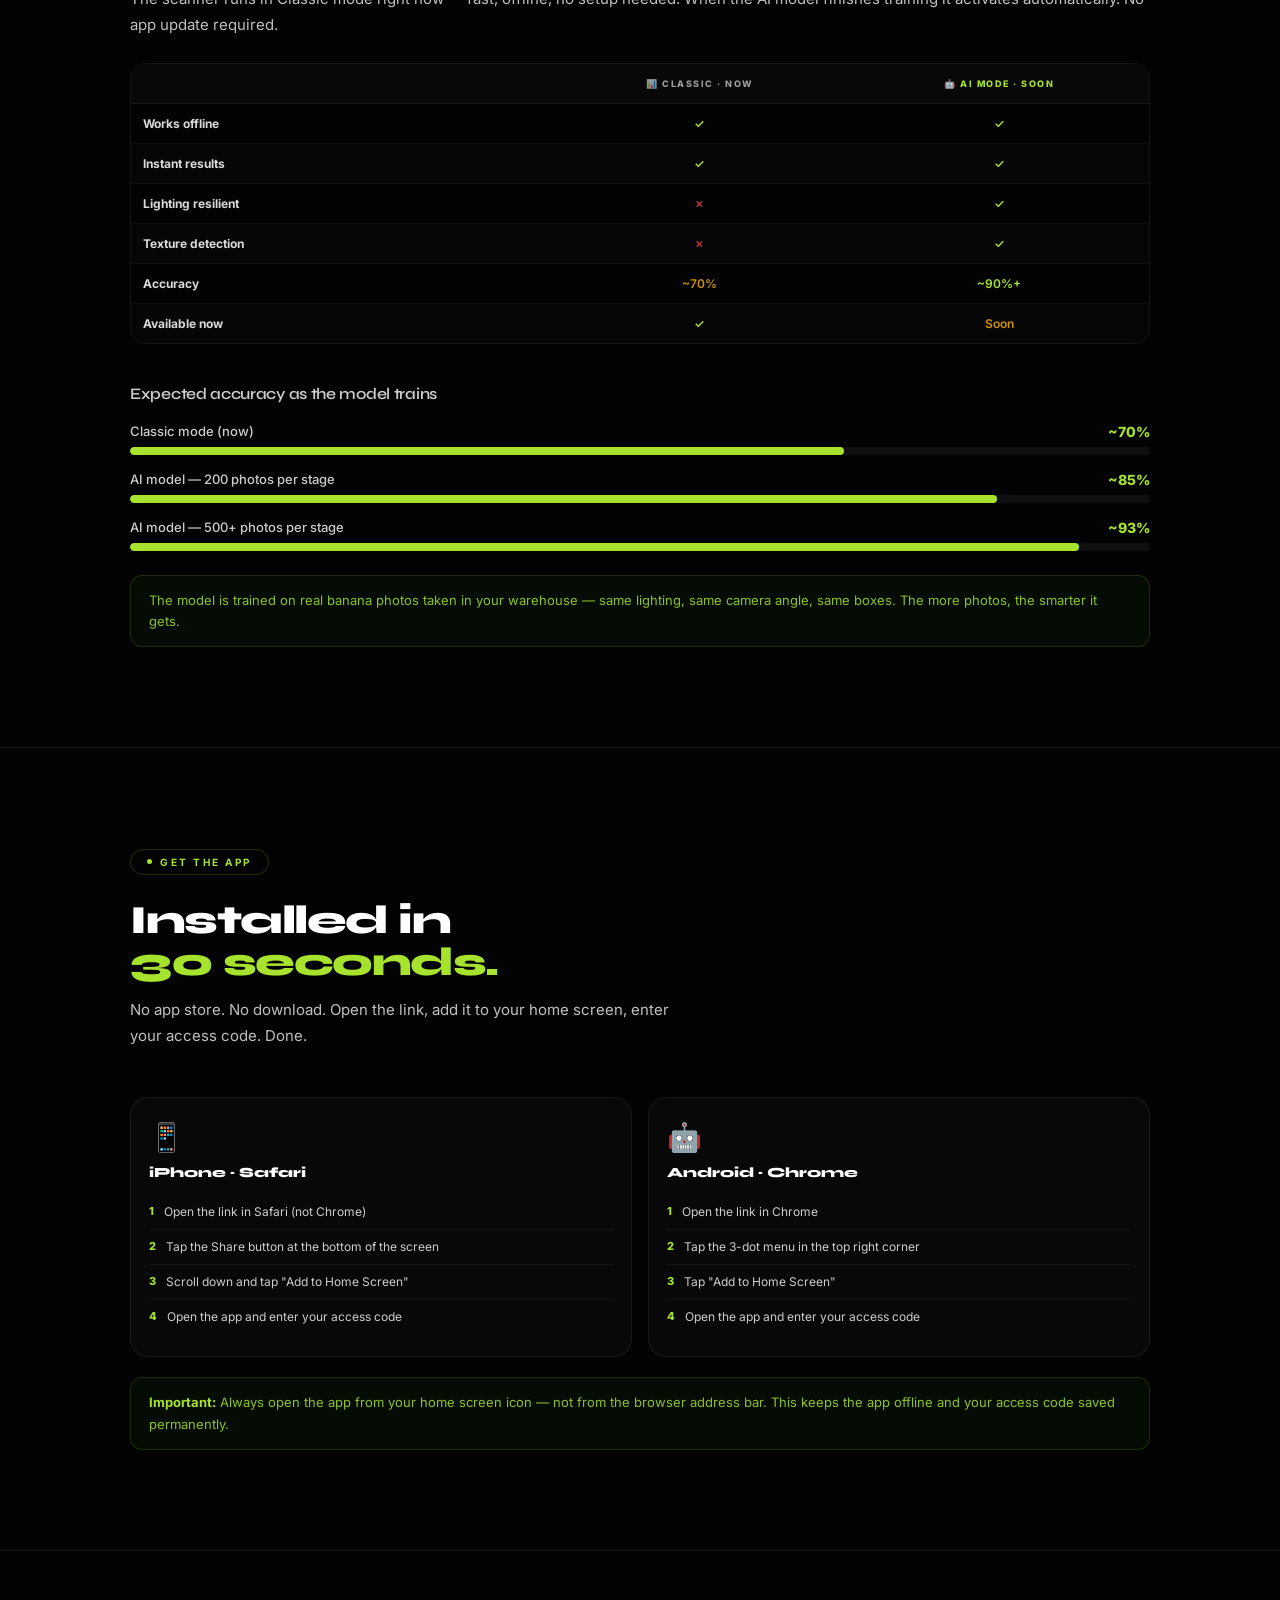
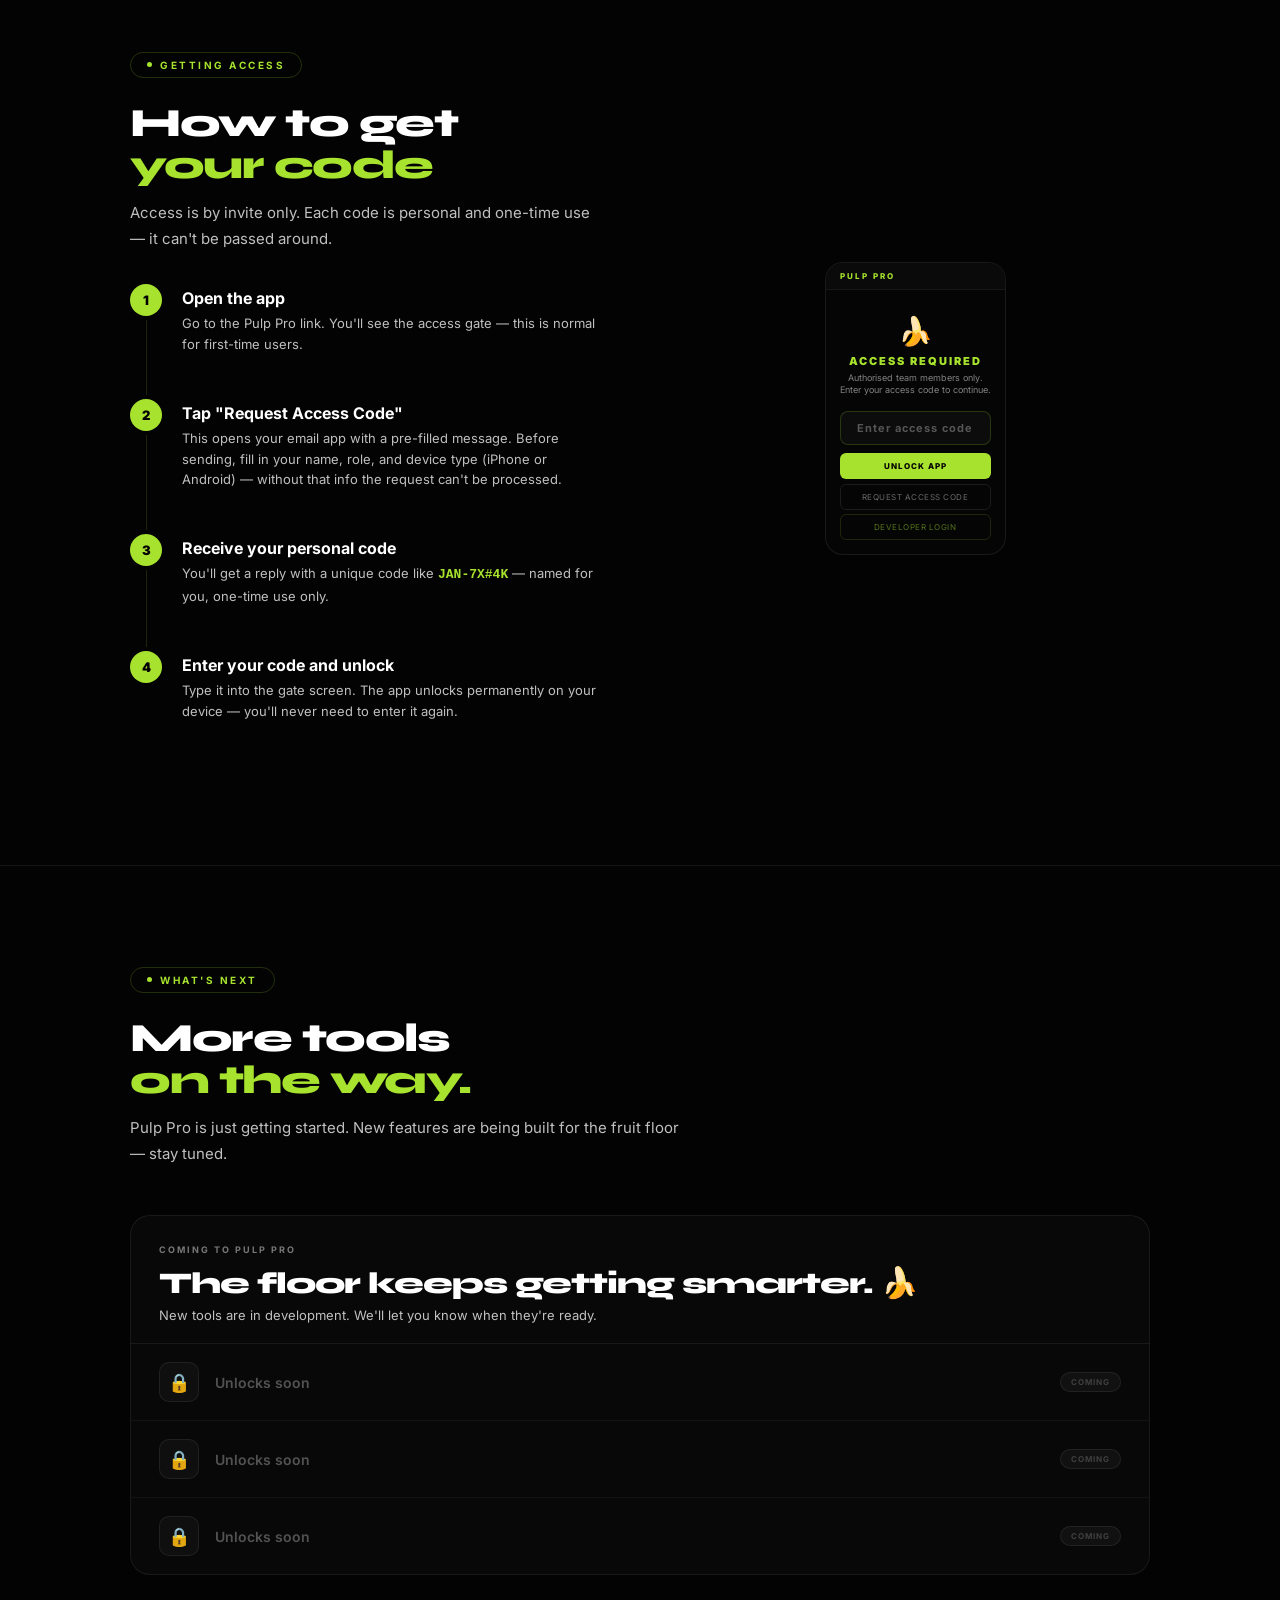
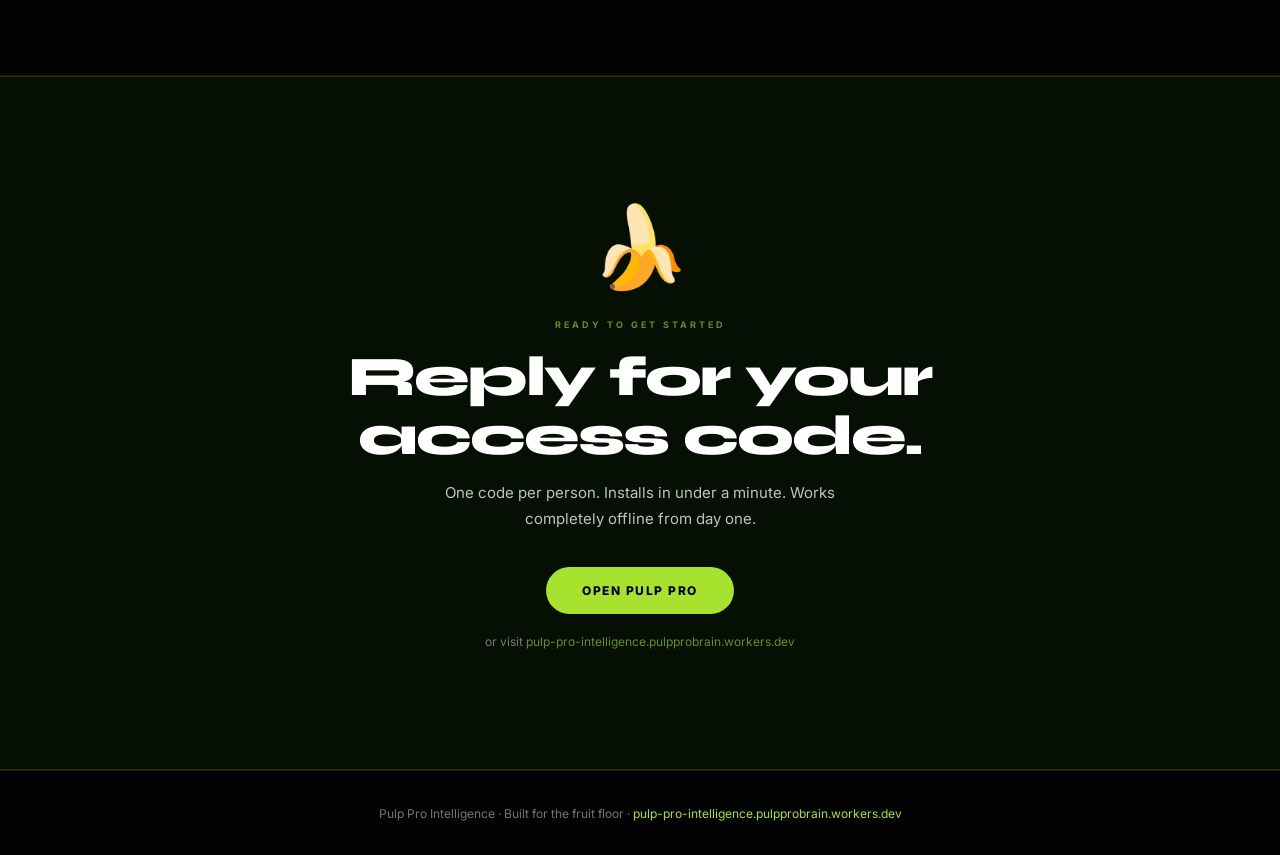
==== commit 3ce7b71e: "Add fixed back button to pulp-pro-intro.html Added a fixed back button to the top left corner." ====
--- a/pulp-pro-intro.html
+++ b/pulp-pro-intro.html
@@ -399,6 +399,11 @@
 </style>
 </head>
 <body>
+<div style="position:fixed;top:20px;left:20px;z-index:9999;">
+  <a href="index.html" style="display:flex;align-items:center;gap:8px;background:rgba(0,0,0,0.6);border:1px solid rgba(255,255,255,0.1);border-radius:100px;padding:8px 16px;text-decoration:none;backdrop-filter:blur(10px);">
+    <span style="color:#fff;font-size:13px;font-weight:700;">← Back</span>
+  </a>
+</div>
 
 <!-- HERO -->
 <section class="hero">
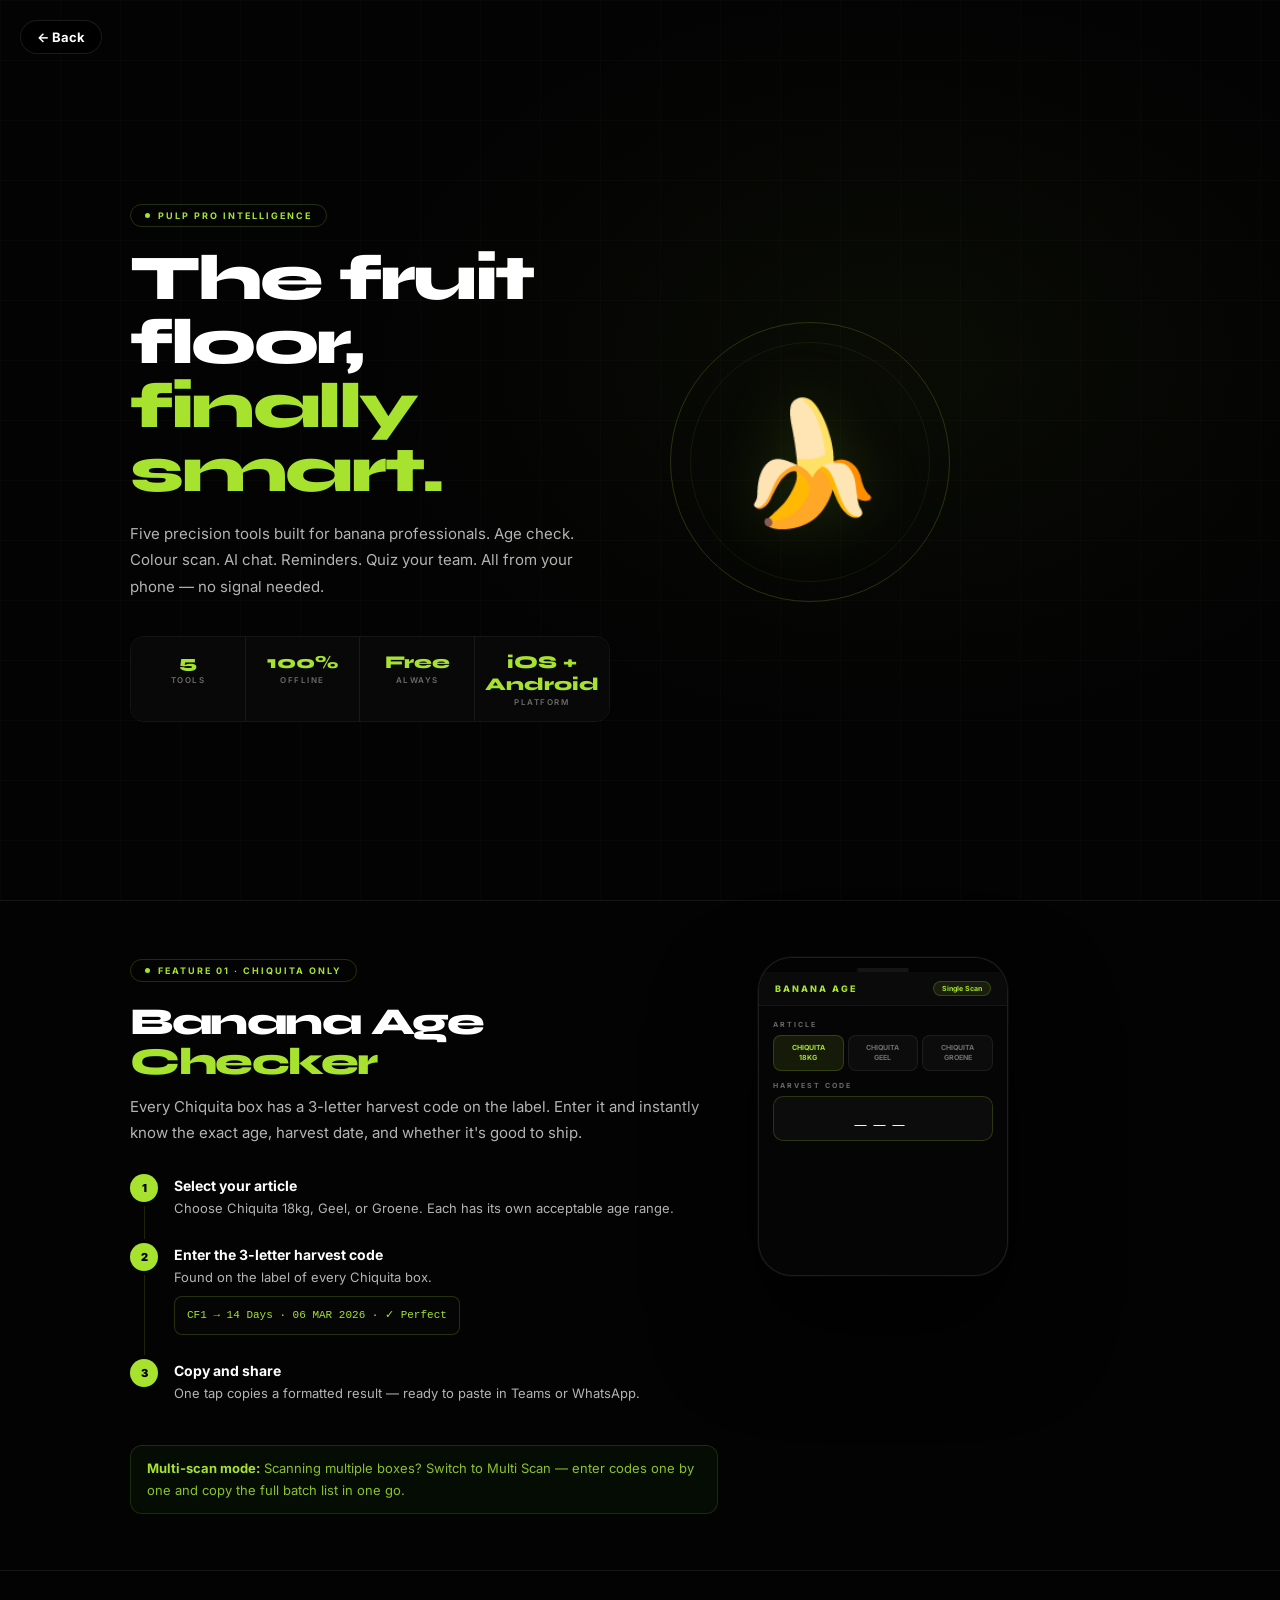
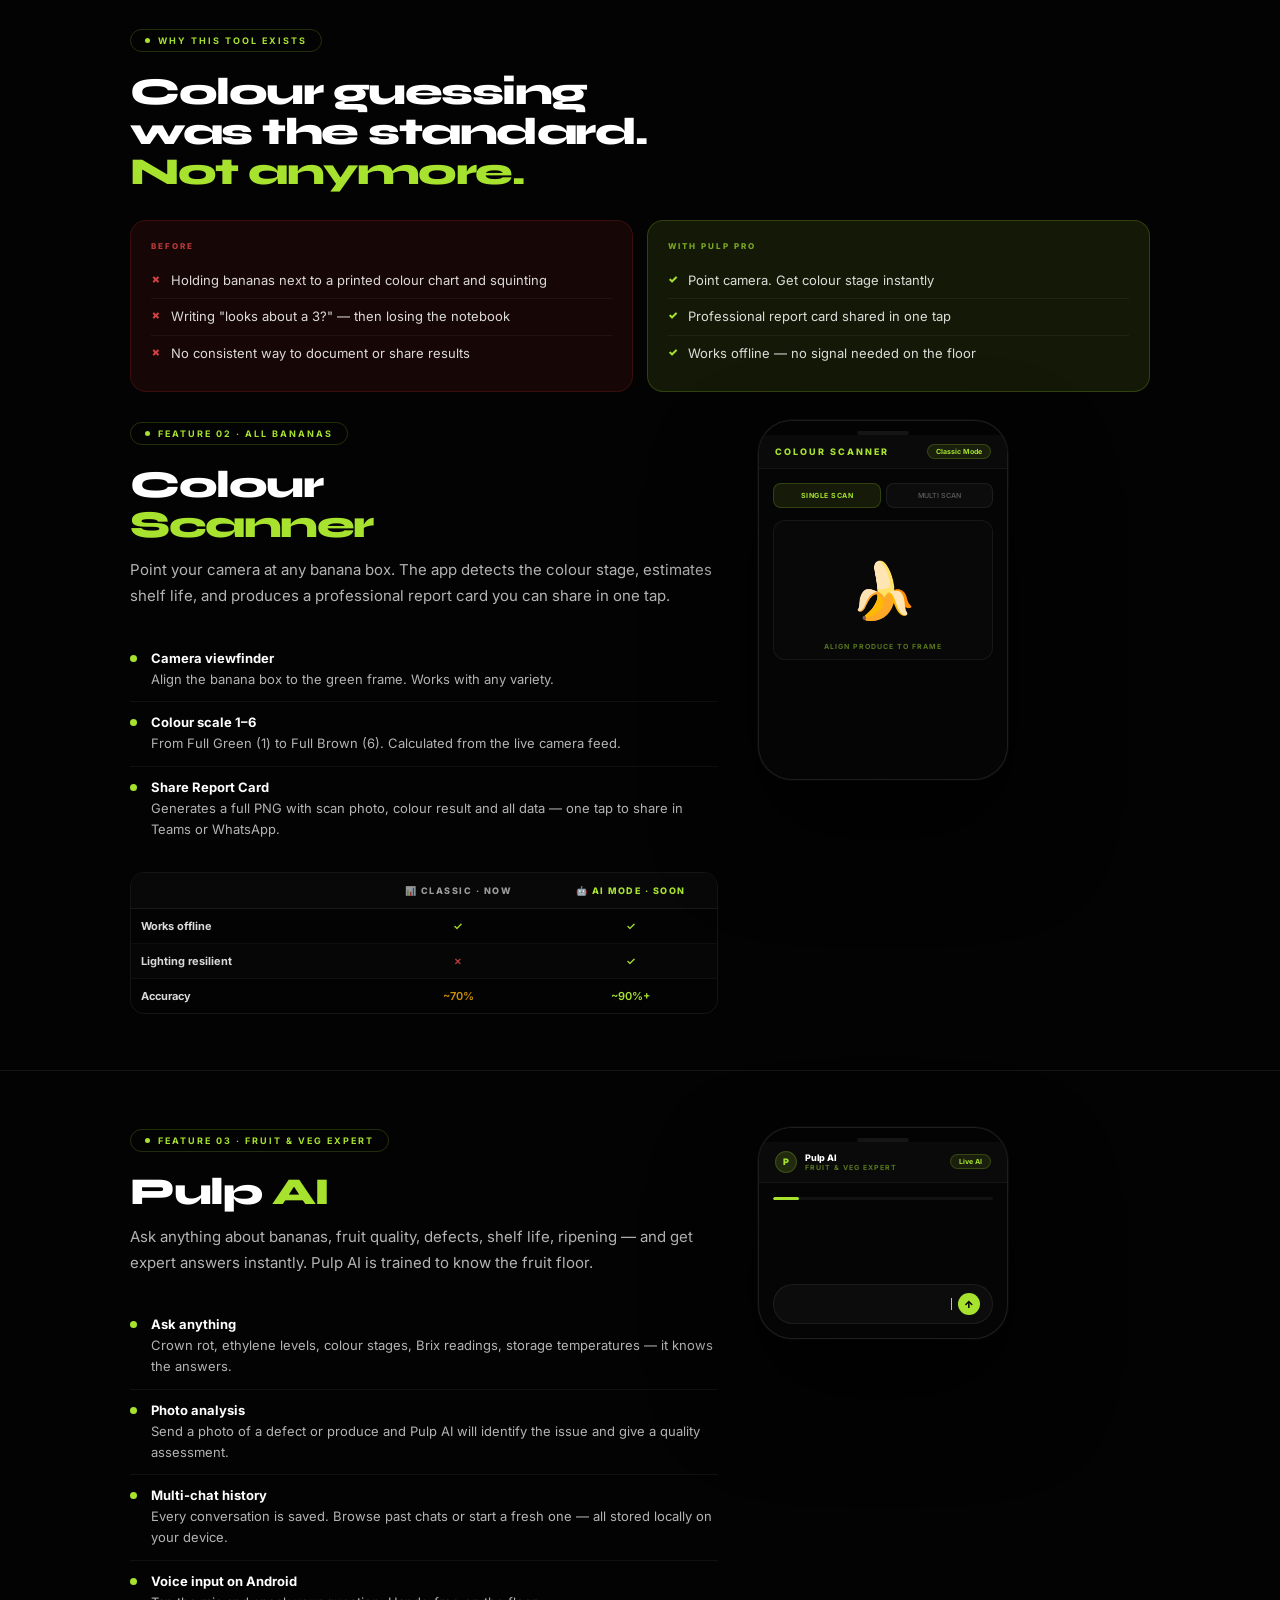
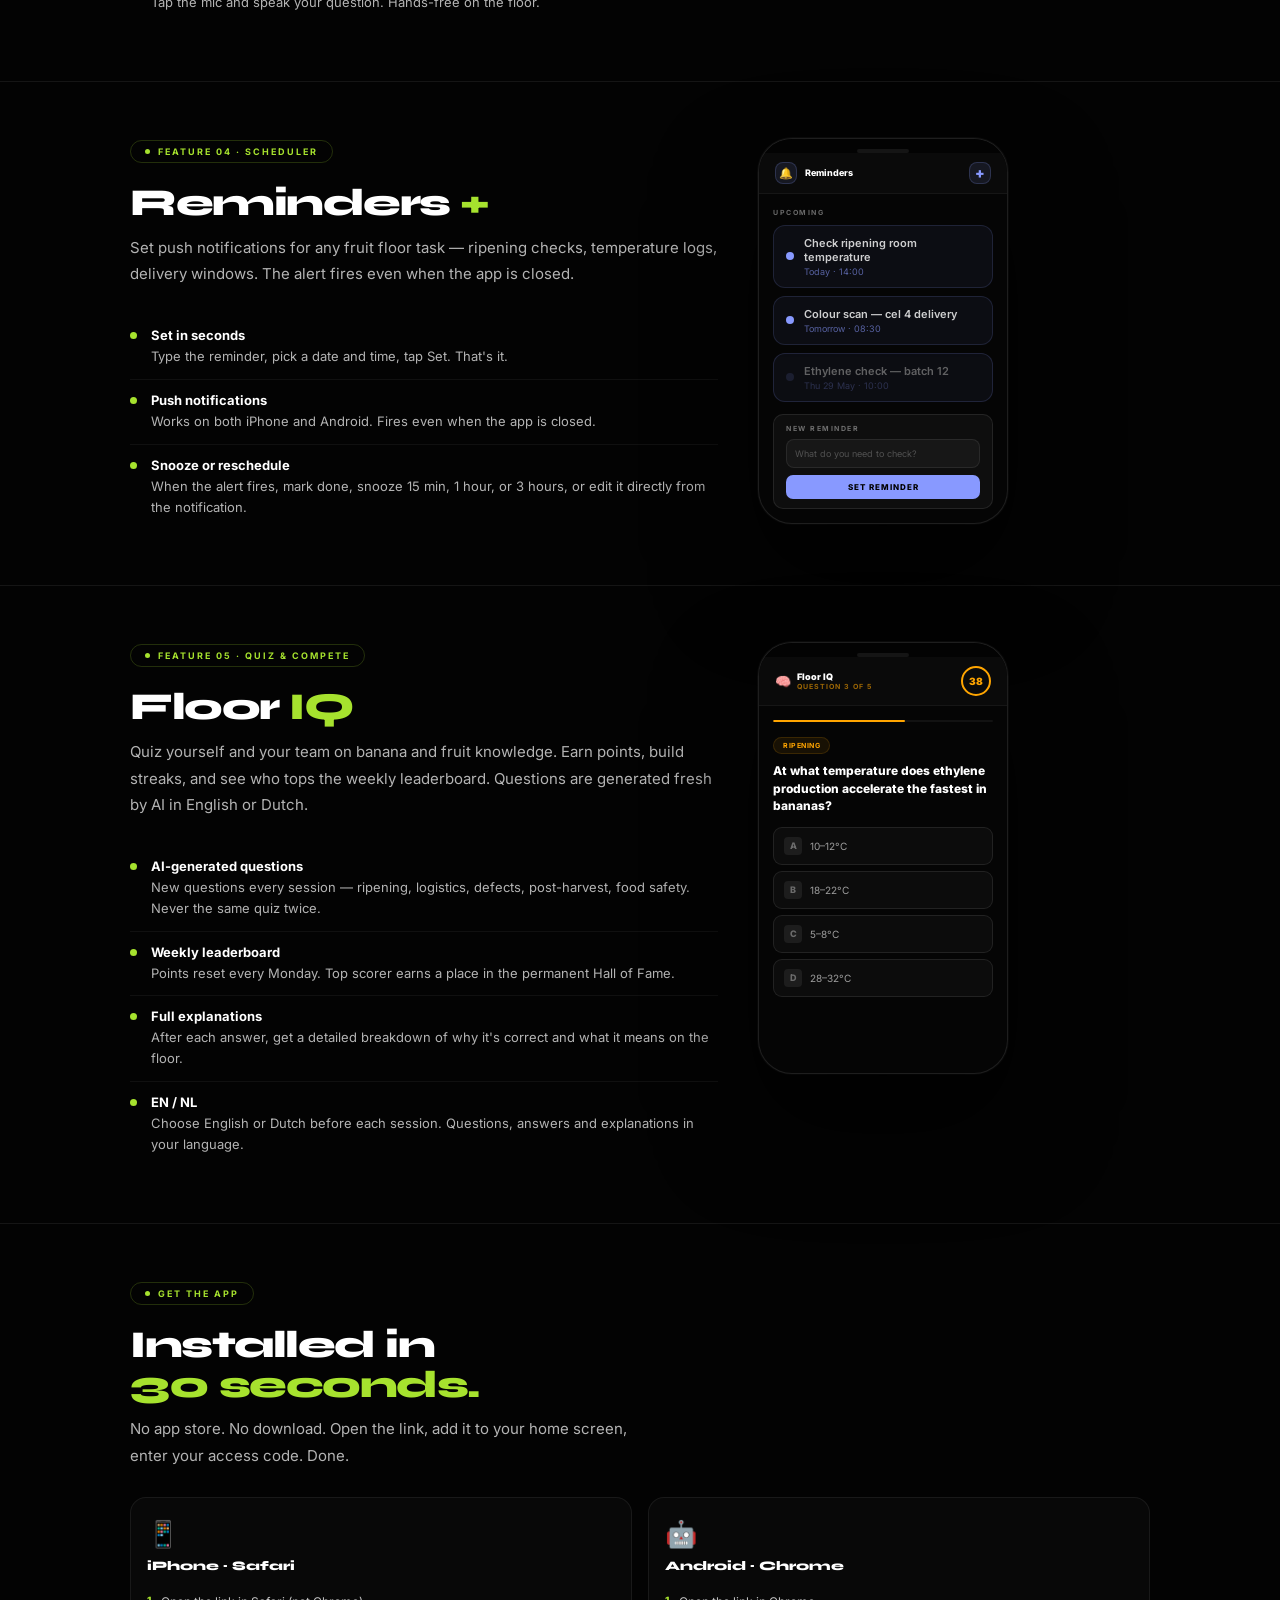
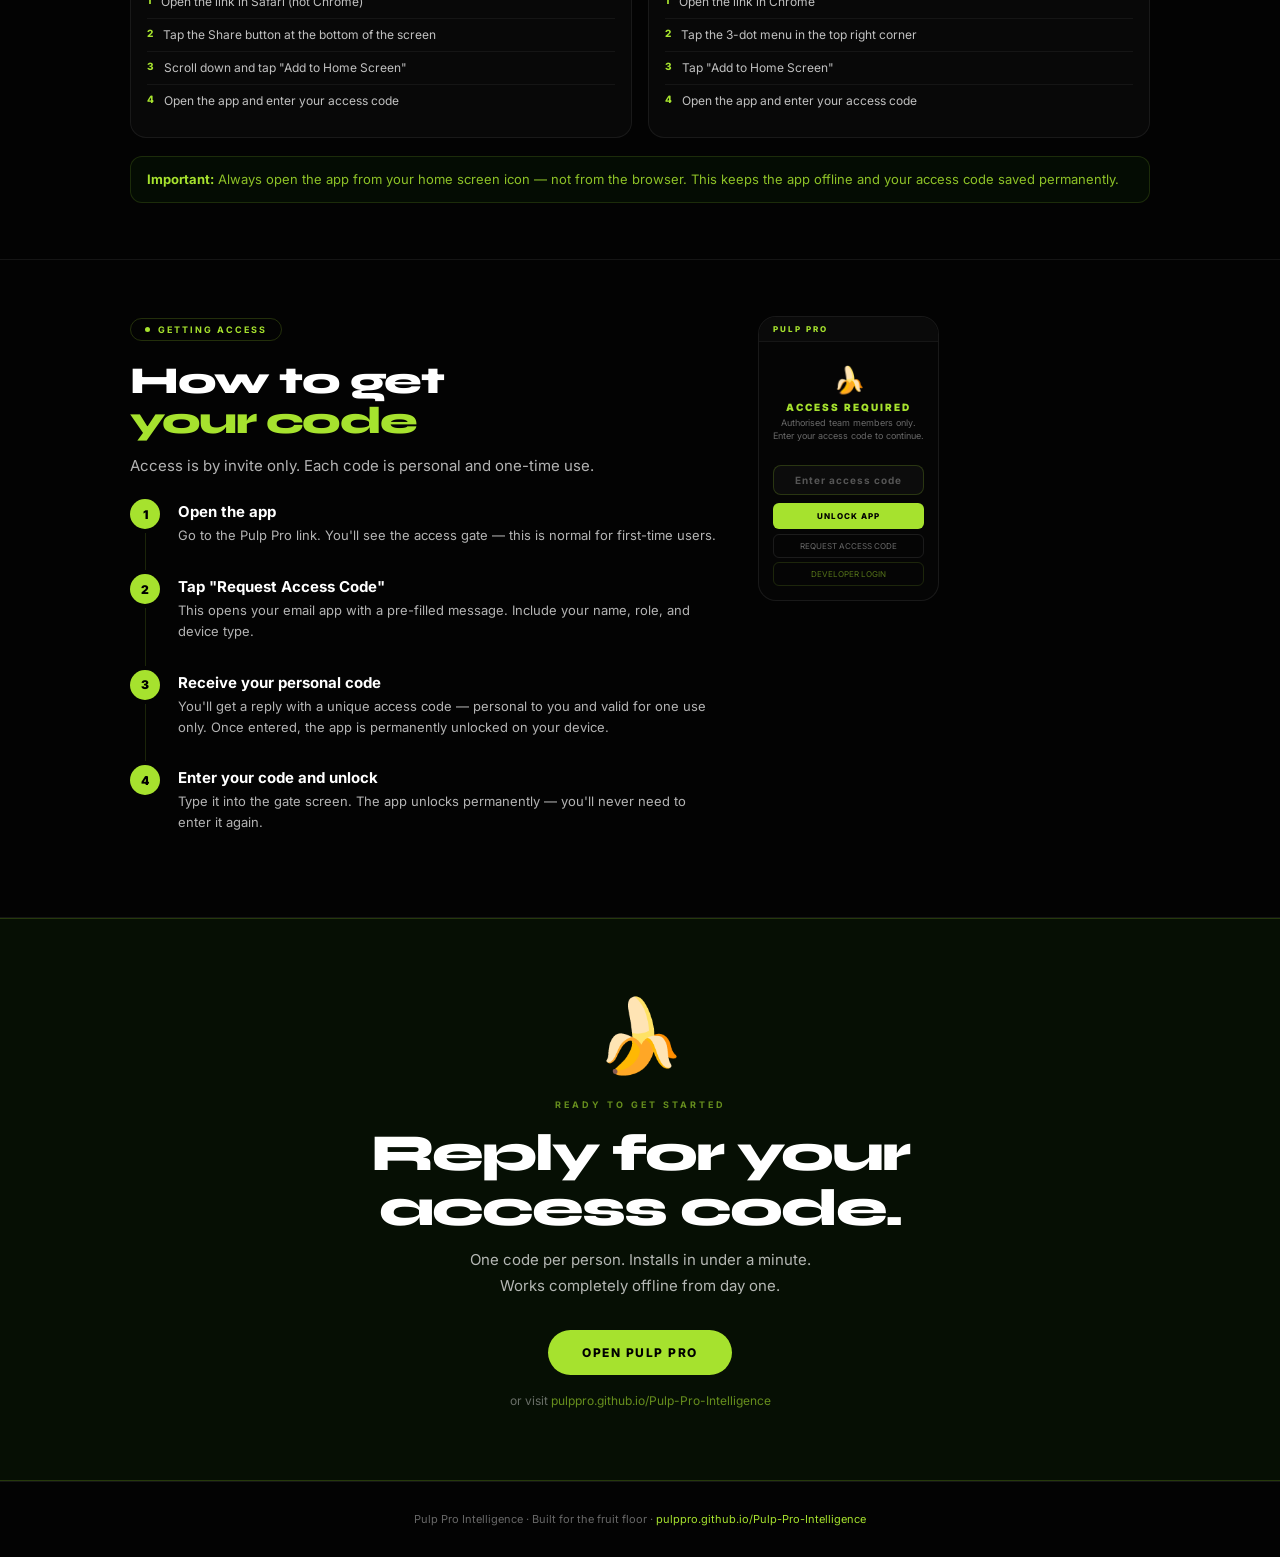
==== commit 4b5f1343: "Update pulp-pro-intro.html" ====
--- a/pulp-pro-intro.html
+++ b/pulp-pro-intro.html
@@ -2,14 +2,14 @@
 <html lang="en">
 <head>
 <meta charset="UTF-8">
-<meta name="viewport" content="width=device-width, initial-scale=1.0">
+<meta name="viewport" content="width=device-width, initial-scale=1.0, maximum-scale=1.0, user-scalable=no">
 <title>Pulp Pro Intelligence — Introduction</title>
 <style>
 @import url('https://fonts.googleapis.com/css2?family=Syne:wght@400;700;800;900&family=Inter:wght@400;500;600;700&display=swap');
 
 :root {
   --lime: #a6e22e;
-  --lime-dim: rgba(166,226,46,0.12);
+  --lime-dim: rgba(166,226,46,0.1);
   --lime-border: rgba(166,226,46,0.2);
   --red-dim: rgba(255,60,60,0.08);
   --red-border: rgba(255,60,60,0.15);
@@ -18,8 +18,8 @@
   --bg3: #0f0f0f;
   --border: rgba(255,255,255,0.07);
   --text: #ffffff;
-  --text-secondary: rgba(255,255,255,0.75);
-  --text-dim: rgba(255,255,255,0.45);
+  --text-secondary: rgba(255,255,255,0.7);
+  --text-dim: rgba(255,255,255,0.4);
 }
 
 * { box-sizing: border-box; margin: 0; padding: 0; }
@@ -30,397 +30,261 @@
   color: var(--text);
   overflow-x: hidden;
   -webkit-font-smoothing: antialiased;
-  max-width: 100vw;
-}
-
-/* ── LAYOUT ── */
-.container {
-  max-width: 1100px;
-  margin: 0 auto;
-  padding: 0 40px;
-}
-@media(max-width:768px) {
-  .container { padding: 0 20px; }
-  .phone { width: 100%; max-width: 100%; margin-left: auto; margin-right: auto; }
-  .phone-wrap { width: 100%; overflow: hidden; }
-  h1 { font-size: 32px !important; letter-spacing: -1px !important; }
-  .hero-grid-line { display: none !important; }
-  .hero-bg { display: none !important; }
-  .hero-stat-row { display: grid !important; grid-template-columns: 1fr 1fr !important; width: 100% !important; margin-top: 24px !important; }
-  .hero-stat { border-right: 1px solid var(--border); border-bottom: 1px solid var(--border); }
-  .hero-stat:nth-child(2) { border-right: none; }
-  .hero-stat:nth-child(3) { border-bottom: none; }
-  .hero-stat:nth-child(4) { border-right: none; border-bottom: none; }
-  .compare-table { overflow-x: hidden; }
-  .compare-cell { padding: 10px 6px; font-size: 10px; }
-  .compare-h { padding: 10px 6px; font-size: 8px; letter-spacing: 0.5px; }
-  .problem-card { padding: 16px; }
-  .coming-item { padding: 14px 18px; }
-  .coming-header { padding: 20px 18px 16px; }
-  .step-code { font-size: 10px; word-break: break-all; }
-  .note-pill p { font-size: 12px; }
-  .hero { padding: 80px 0 60px; }
-  p { font-size: 14px; }
-}
-
-section { padding: 100px 0; }
-@media(max-width:768px) { section { padding: 70px 0; } }
-
-.section-inner {
-  display: grid;
-  grid-template-columns: 1fr 1fr;
-  gap: 80px;
-  align-items: center;
-}
-@media(max-width:900px) {
-  .section-inner { grid-template-columns: 1fr; gap: 48px; }
-  .section-inner.reverse { direction: ltr; }
-  .section-inner.reverse > * { direction: ltr; }
-}
+}
+
+.container { max-width: 1100px; margin: 0 auto; padding: 0 40px; }
+@media(max-width:768px) { .container { padding: 0 20px; } }
+
+section { padding: 56px 0; }
+@media(max-width:768px) { section { padding: 36px 0; } }
 
 .divider { width: 100%; height: 1px; background: var(--border); }
 
-/* ── TYPOGRAPHY ── */
 .tag {
   display: inline-flex; align-items: center; gap: 8px;
-  border: 1px solid var(--lime-border);
-  border-radius: 100px; padding: 6px 16px;
-  font-size: 10px; font-weight: 700; color: var(--lime);
-  letter-spacing: 2.5px; text-transform: uppercase; margin-bottom: 24px;
-  font-family: 'Inter', sans-serif;
-}
-.tag-dot {
-  width: 5px; height: 5px; border-radius: 50%;
-  background: var(--lime); animation: blink 2s infinite;
-}
+  border: 1px solid var(--lime-border); border-radius: 100px;
+  padding: 5px 14px; font-size: 9px; font-weight: 700;
+  color: var(--lime); letter-spacing: 2px; text-transform: uppercase;
+  margin-bottom: 20px;
+}
+.tag-dot { width: 5px; height: 5px; border-radius: 50%; background: var(--lime); animation: blink 2s infinite; }
 @keyframes blink { 0%,100%{opacity:1} 50%{opacity:0.2} }
-
-h1 {
-  font-family: 'Syne', sans-serif;
-  font-size: clamp(32px, 5vw, 72px);
-  font-weight: 900; letter-spacing: -3px;
-  line-height: 1.0; margin-bottom: 20px;
-}
+@keyframes pulpaiTd { 0%,60%,100%{transform:translateY(0);opacity:0.25} 30%{transform:translateY(-4px);opacity:1} }
+
+h1 { font-family: 'Syne', sans-serif; font-size: clamp(32px,5vw,68px); font-weight: 900; letter-spacing: -2.5px; line-height: 1.0; margin-bottom: 18px; }
 h1 em { color: var(--lime); font-style: normal; }
-
-h2 {
-  font-family: 'Syne', sans-serif;
-  font-size: clamp(28px, 4vw, 40px);
-  font-weight: 800; letter-spacing: -1.5px;
-  line-height: 1.05; margin-bottom: 14px;
-}
+h2 { font-family: 'Syne', sans-serif; font-size: clamp(26px,3.5vw,38px); font-weight: 800; letter-spacing: -1.5px; line-height: 1.05; margin-bottom: 12px; }
 h2 em { color: var(--lime); font-style: normal; }
-
-h3 {
-  font-family: 'Syne', sans-serif;
-  font-size: 18px; font-weight: 800;
-  letter-spacing: -0.3px; margin-bottom: 6px;
-}
-
-p {
-  font-size: 15px; color: var(--text-secondary);
-  line-height: 1.75; margin-bottom: 16px; font-weight: 400;
-}
+h3 { font-family: 'Syne', sans-serif; font-size: 17px; font-weight: 800; letter-spacing: -0.3px; margin-bottom: 6px; }
+p { font-size: 15px; color: var(--text-secondary); line-height: 1.75; margin-bottom: 14px; font-weight: 400; }
+
+/* ── BACK BUTTON ── */
+.back-btn {
+  position: fixed; top: 20px; left: 20px; z-index: 9999;
+  display: flex; align-items: center; gap: 8px;
+  background: rgba(0,0,0,0.7); border: 1px solid rgba(255,255,255,0.1);
+  border-radius: 100px; padding: 8px 16px;
+  text-decoration: none; backdrop-filter: blur(10px);
+}
+.back-btn span { color: #fff; font-size: 13px; font-weight: 700; }
 
 /* ── HERO ── */
 .hero {
   min-height: 100vh; display: flex; align-items: center;
-  position: relative; overflow: hidden; padding: 120px 0 80px;
+  position: relative; overflow: hidden; padding: 80px 0 56px;
 }
 .hero-bg {
   position: absolute; inset: 0; pointer-events: none;
   background: radial-gradient(ellipse 60% 60% at 70% 40%, rgba(166,226,46,0.04) 0%, transparent 70%);
 }
-.hero-grid-line {
-  position: absolute; inset: 0;
+.hero-grid {
+  position: absolute; inset: 0; pointer-events: none;
   background-image: linear-gradient(rgba(255,255,255,0.015) 1px, transparent 1px),
                     linear-gradient(90deg, rgba(255,255,255,0.015) 1px, transparent 1px);
   background-size: 60px 60px;
-  pointer-events: none;
-}
-.hero-content { position: relative; z-index: 1; }
-.mobile-banana { display: none; }
-.hero-left { max-width: 580px; }
-@media(max-width:768px) {
-  .mobile-banana {
-    display: flex;
-    align-items: center;
-    justify-content: center;
-    margin: 0 auto 32px;
-    position: relative;
-    width: 160px;
-    height: 160px;
-  }
-  .mobile-banana::before {
-    content: '';
-    position: absolute;
-    inset: -10px;
-    border-radius: 50%;
-    background: radial-gradient(circle, rgba(166,226,46,0.12) 0%, transparent 70%);
-    animation: ringPulse 3s ease-in-out infinite;
-  }
-  .mobile-banana span {
-    font-size: 120px;
-    animation: floatBig 4s ease-in-out infinite;
-    position: relative;
-    z-index: 1;
-    line-height: 1;
-  }
-}
-.hero-right { display: flex; justify-content: center; align-items: center; }
-.hero-banana-wrap {
-  position: relative; width: 280px; height: 280px;
-  display: flex; align-items: center; justify-content: center;
-}
-.hero-banana-ring {
-  position: absolute; inset: 0; border-radius: 50%;
-  border: 1px solid var(--lime-border);
-  animation: ringPulse 3s ease-in-out infinite;
-}
-.hero-banana-ring:nth-child(2) {
-  inset: 20px; border-color: rgba(166,226,46,0.08);
-  animation-delay: 0.5s;
-}
+}
+.hero-inner { display: grid; grid-template-columns: 1fr 1fr; gap: 60px; align-items: center; position: relative; z-index: 1; }
+@media(max-width:768px) { .hero-inner { grid-template-columns: 1fr; gap: 32px; } .hero-right { display: none; } }
+
+.hero-banana-wrap { position: relative; width: 280px; height: 280px; display: flex; align-items: center; justify-content: center; }
+.hero-banana-ring { position: absolute; inset: 0; border-radius: 50%; border: 1px solid var(--lime-border); animation: ringPulse 3s ease-in-out infinite; }
+.hero-banana-ring:nth-child(2) { inset: 20px; border-color: rgba(166,226,46,0.08); animation-delay: 0.5s; }
 @keyframes ringPulse { 0%,100%{transform:scale(1);opacity:1} 50%{transform:scale(1.04);opacity:0.5} }
-.hero-banana { font-size: 120px; animation: floatBig 4s ease-in-out infinite; position: relative; z-index: 1; }
+.hero-banana { font-size: 120px; animation: floatBig 4s ease-in-out infinite; position: relative; z-index: 1; filter: drop-shadow(0 0 30px rgba(166,226,46,0.15)); }
 @keyframes floatBig { 0%,100%{transform:translateY(0) rotate(-5deg)} 50%{transform:translateY(-20px) rotate(6deg)} }
-.hero-stat-row {
-  display: grid;
-  grid-template-columns: repeat(4, 1fr);
-  border: 1px solid var(--border);
-  border-radius: 14px; overflow: hidden;
-  margin-top: 40px;
-}
-.hero-stat {
-  padding: 16px 28px; background: var(--bg2);
-  border-right: 1px solid var(--border); text-align: center;
-}
-.hero-stat:last-child { border-right: none; }
-.hero-stat-num { font-family: 'Syne', sans-serif; font-size: 20px; font-weight: 900; color: var(--lime); margin-bottom: 3px; }
-.hero-stat-lbl { font-size: 9px; color: var(--text-dim); font-weight: 600; text-transform: uppercase; letter-spacing: 1.5px; }
-@media(max-width:768px) {
-  .hero-right { display: none; }
-  .hero-banana-wrap { width: 160px; height: 160px; }
-  .hero-banana { font-size: 80px; }
-}
+
+.stat-row { display: grid; grid-template-columns: repeat(4,1fr); border: 1px solid var(--border); border-radius: 14px; overflow: hidden; margin-top: 36px; }
+@media(max-width:600px) { .stat-row { grid-template-columns: repeat(2,1fr); } }
+.stat { padding: 14px 10px; background: var(--bg2); border-right: 1px solid var(--border); text-align: center; }
+.stat:last-child { border-right: none; }
+@media(max-width:600px) { .stat:nth-child(2) { border-right: none; } .stat:nth-child(3) { border-bottom: none; } }
+.stat-num { font-family: 'Syne', sans-serif; font-size: 18px; font-weight: 900; color: var(--lime); margin-bottom: 2px; }
+.stat-lbl { font-size: 8px; color: var(--text-dim); font-weight: 600; text-transform: uppercase; letter-spacing: 1.5px; }
+
+/* ── FEATURE SECTION ── */
+.feature-grid { display: grid; grid-template-columns: 1.2fr 0.8fr; gap: 40px; align-items: start; }
+@media(max-width:900px) { .feature-grid { grid-template-columns: 1fr; gap: 24px; } .phone-wrap { justify-content: center; } }
+.feature-grid.flip { direction: rtl; }
+.feature-grid.flip > * { direction: ltr; }
+@media(max-width:900px) { .feature-grid.flip { direction: ltr; } }
 
 /* ── PHONE MOCKUP ── */
-.phone-wrap {
-  display: flex; justify-content: center;
-  position: relative;
-}
+.phone-wrap { display: flex; justify-content: flex-start; align-items: flex-start; }
+@media(max-width:900px) { .phone-wrap { justify-content: center; } }
 .phone {
-  width: 260px; background: #050505;
-  border: 1px solid rgba(255,255,255,0.1);
-  border-radius: 36px; overflow: hidden;
-  box-shadow: 0 60px 120px rgba(0,0,0,0.8), 0 0 0 1px rgba(255,255,255,0.04);
+  width: 250px; background: #050505;
+  border: 1px solid rgba(255,255,255,0.1); border-radius: 34px; overflow: hidden;
+  box-shadow: 0 50px 100px rgba(0,0,0,0.8), 0 0 0 1px rgba(255,255,255,0.04);
 }
 .phone-notch { background: #030303; padding: 10px 0 0; display: flex; justify-content: center; }
-.phone-notch-pill { width: 56px; height: 4px; background: rgba(255,255,255,0.07); border-radius: 100px; }
-.phone-bar {
-  background: #0a0a0a; padding: 10px 16px;
-  display: flex; align-items: center; justify-content: space-between;
-  border-bottom: 1px solid rgba(255,255,255,0.05);
-}
+.phone-notch-pill { width: 52px; height: 4px; background: rgba(255,255,255,0.07); border-radius: 100px; }
+.phone-bar { background: #0a0a0a; padding: 9px 16px; display: flex; align-items: center; justify-content: space-between; border-bottom: 1px solid rgba(255,255,255,0.05); }
 .phone-bar-title { font-size: 9px; font-weight: 800; color: var(--lime); letter-spacing: 2px; text-transform: uppercase; }
-.phone-bar-badge {
-  font-size: 7px; background: var(--lime-dim); border: 1px solid var(--lime-border);
-  color: var(--lime); padding: 2px 8px; border-radius: 20px; font-weight: 700; letter-spacing: 0.5px;
-}
+.phone-bar-badge { font-size: 7px; background: var(--lime-dim); border: 1px solid var(--lime-border); color: var(--lime); padding: 2px 8px; border-radius: 20px; font-weight: 700; }
 .phone-body { padding: 14px; }
-.mock-label { font-size: 7px; font-weight: 700; color: var(--text-dim); text-transform: uppercase; letter-spacing: 2px; margin-bottom: 6px; }
-.mock-article-row { display: grid; grid-template-columns: 1fr 1fr 1fr; gap: 4px; margin-bottom: 12px; }
-.mock-article-btn {
-  background: rgba(255,255,255,0.03); border: 1px solid rgba(255,255,255,0.07);
-  border-radius: 8px; padding: 8px 4px; font-size: 7px; font-weight: 700;
-  color: rgba(255,255,255,0.4); text-align: center; text-transform: uppercase; line-height: 1.4;
-}
-.mock-article-btn.active { background: var(--lime-dim); border-color: var(--lime-border); color: var(--lime); }
-.mock-input {
-  background: rgba(255,255,255,0.03); border: 1.5px solid var(--lime-border);
-  border-radius: 10px; padding: 12px; text-align: center; margin-bottom: 10px;
-}
-.mock-input-code { font-size: 22px; font-weight: 900; color: #fff; letter-spacing: 8px; font-family: monospace; }
-.mock-result {
-  background: var(--lime-dim); border: 1px solid var(--lime-border);
-  border-radius: 10px; padding: 12px 14px;
-  display: flex; align-items: center; justify-content: space-between; margin-bottom: 10px;
-}
-.mock-result-days { font-family: 'Syne', sans-serif; font-size: 30px; font-weight: 900; color: var(--lime); }
-.mock-result-unit { font-size: 11px; color: rgba(166,226,46,0.6); font-weight: 700; }
-.mock-result-status { font-size: 9px; font-weight: 800; color: var(--lime); text-transform: uppercase; letter-spacing: 1px; }
-.mock-result-date { font-size: 8px; color: rgba(255,255,255,0.5); margin-top: 3px; }
-.mock-btn-pri { background: var(--lime); border-radius: 8px; padding: 9px; font-size: 8px; font-weight: 800; color: #000; text-transform: uppercase; letter-spacing: 1px; text-align: center; margin-bottom: 5px; }
-.mock-btn-sec { background: rgba(255,255,255,0.04); border: 1px solid rgba(255,255,255,0.07); border-radius: 8px; padding: 9px; font-size: 8px; font-weight: 700; color: rgba(255,255,255,0.5); text-transform: uppercase; letter-spacing: 1px; text-align: center; }
-.mock-camera { background: #080808; border: 1px solid rgba(255,255,255,0.06); border-radius: 12px; height: 120px; display: flex; align-items: center; justify-content: center; margin-bottom: 10px; position: relative; overflow: hidden; }
-.mock-camera-emoji { font-size: 44px; }
-.mock-camera-frame { position: absolute; inset: 10px; border: 1.5px solid rgba(249,215,28,0.5); border-radius: 7px; }
-.mock-camera-tag { position: absolute; top: 8px; left: 50%; transform: translateX(-50%); background: rgba(0,0,0,0.8); border: 1px solid rgba(249,215,28,0.3); border-radius: 20px; padding: 3px 10px; font-size: 7px; font-weight: 800; color: #f9d71c; letter-spacing: 1.5px; text-transform: uppercase; white-space: nowrap; }
-.mock-scale { display: flex; gap: 2px; margin-bottom: 10px; }
-.mock-scale-step { flex: 1; height: 12px; border-radius: 3px; }
-.mock-scale-step.active { outline: 2px solid rgba(255,255,255,0.9); outline-offset: 2px; }
-.mock-scan-row { background: #0a0a0a; border: 1px solid rgba(255,255,255,0.07); border-radius: 10px; padding: 10px 12px; display: flex; align-items: center; gap: 10px; margin-bottom: 8px; }
-.mock-swatch { width: 36px; height: 36px; border-radius: 8px; flex-shrink: 0; }
-.mock-scan-stage { font-size: 12px; font-weight: 800; color: #fff; }
-.mock-scan-sub { font-size: 8px; color: rgba(255,255,255,0.5); margin-top: 2px; }
-.mock-share { background: var(--lime); border-radius: 8px; padding: 9px; text-align: center; font-size: 8px; font-weight: 800; color: #000; text-transform: uppercase; letter-spacing: 1px; margin-bottom: 5px; }
-.mock-copy { background: rgba(255,255,255,0.04); border: 1px solid rgba(255,255,255,0.07); border-radius: 8px; padding: 8px; text-align: center; font-size: 8px; font-weight: 700; color: rgba(255,255,255,0.5); text-transform: uppercase; letter-spacing: 1px; }
 
 /* ── ANNOTATIONS ── */
-.annotations { margin-top: 32px; }
-.ann-item { display: flex; gap: 14px; padding: 14px 0; border-bottom: 1px solid rgba(255,255,255,0.05); }
+.annotations { margin-top: 28px; }
+.ann-item { display: flex; gap: 14px; padding: 12px 0; border-bottom: 1px solid rgba(255,255,255,0.05); }
 .ann-item:last-child { border-bottom: none; }
-.ann-marker { width: 8px; height: 8px; border-radius: 50%; background: var(--lime); flex-shrink: 0; margin-top: 6px; }
-.ann-title { font-size: 13px; font-weight: 700; color: #fff; margin-bottom: 4px; }
+.ann-marker { width: 7px; height: 7px; border-radius: 50%; background: var(--lime); flex-shrink: 0; margin-top: 5px; }
+.ann-title { font-size: 13px; font-weight: 700; color: #fff; margin-bottom: 3px; }
 .ann-desc { font-size: 13px; color: var(--text-secondary); line-height: 1.6; }
 
 /* ── STEPS ── */
-.steps { margin-top: 32px; }
+.steps { margin-top: 28px; }
 .step-item { display: flex; gap: 16px; }
 .step-left { display: flex; flex-direction: column; align-items: center; }
-.step-circle { width: 30px; height: 30px; border-radius: 50%; background: var(--lime); color: #000; font-size: 12px; font-weight: 900; display: flex; align-items: center; justify-content: center; flex-shrink: 0; }
-.step-line { width: 1px; flex: 1; background: rgba(166,226,46,0.15); min-height: 20px; margin: 4px 0; }
-.step-right { padding-bottom: 28px; padding-top: 4px; }
-.step-title { font-size: 15px; font-weight: 700; color: #fff; margin-bottom: 4px; }
+.step-circle { width: 28px; height: 28px; border-radius: 50%; background: var(--lime); color: #000; font-size: 11px; font-weight: 900; display: flex; align-items: center; justify-content: center; flex-shrink: 0; }
+.step-line { width: 1px; flex: 1; background: rgba(166,226,46,0.15); min-height: 16px; margin: 4px 0; }
+.step-right { padding-bottom: 24px; padding-top: 3px; }
+.step-title { font-size: 14px; font-weight: 700; color: #fff; margin-bottom: 4px; }
 .step-desc { font-size: 13px; color: var(--text-secondary); line-height: 1.6; }
-.step-code { background: #050505; border: 1px solid var(--lime-border); border-radius: 8px; padding: 10px 14px; font-family: monospace; font-size: 12px; color: var(--lime); margin-top: 8px; line-height: 1.7; }
+.step-code { background: #050505; border: 1px solid var(--lime-border); border-radius: 8px; padding: 9px 12px; font-family: monospace; font-size: 11px; color: var(--lime); margin-top: 8px; line-height: 1.7; word-break: break-all; }
 
 /* ── NOTE PILL ── */
-.note-pill { background: rgba(6,15,4,0.8); border: 1px solid rgba(166,226,46,0.15); border-radius: 12px; padding: 14px 18px; margin-top: 20px; }
+.note-pill { background: rgba(6,15,4,0.8); border: 1px solid rgba(166,226,46,0.15); border-radius: 12px; padding: 12px 16px; margin-top: 18px; }
 .note-pill p { font-size: 13px; color: rgba(166,226,46,0.85); margin: 0; line-height: 1.65; }
 .note-pill strong { color: var(--lime); font-weight: 700; }
 
 /* ── PROBLEM CARDS ── */
-.problem-card { border-radius: 16px; padding: 22px; margin-bottom: 12px; }
+.problem-grid { display: grid; grid-template-columns: 1fr 1fr; gap: 14px; margin-top: 28px; }
+@media(max-width:600px) { .problem-grid { grid-template-columns: 1fr; } }
+.problem-card { border-radius: 16px; padding: 20px; }
 .problem-card.bad { background: var(--red-dim); border: 1px solid var(--red-border); }
 .problem-card.good { background: var(--lime-dim); border: 1px solid var(--lime-border); }
-.problem-card-label { font-size: 8px; font-weight: 800; letter-spacing: 2px; text-transform: uppercase; margin-bottom: 14px; }
+.problem-card-label { font-size: 8px; font-weight: 800; letter-spacing: 2px; text-transform: uppercase; margin-bottom: 12px; }
 .problem-card.bad .problem-card-label { color: rgba(255,80,80,0.7); }
 .problem-card.good .problem-card-label { color: rgba(166,226,46,0.7); }
-.problem-item { display: flex; align-items: flex-start; gap: 12px; padding: 9px 0; border-bottom: 1px solid rgba(255,255,255,0.05); }
+.problem-item { display: flex; align-items: flex-start; gap: 10px; padding: 8px 0; border-bottom: 1px solid rgba(255,255,255,0.05); }
 .problem-item:last-child { border-bottom: none; }
-.problem-icon { font-size: 12px; font-weight: 900; flex-shrink: 0; margin-top: 1px; }
+.problem-icon { font-size: 11px; font-weight: 900; flex-shrink: 0; margin-top: 1px; }
 .problem-card.bad .problem-icon { color: rgba(255,80,80,0.8); }
 .problem-card.good .problem-icon { color: var(--lime); }
-.problem-text { font-size: 13px; color: rgba(255,255,255,0.85); line-height: 1.55; }
-.arrow-mid { display: flex; align-items: center; gap: 14px; margin: 12px 0; }
-.arrow-line { flex: 1; height: 1px; background: rgba(255,255,255,0.07); }
-.arrow-badge { background: var(--bg2); border: 1px solid var(--border); border-radius: 100px; padding: 6px 16px; font-size: 9px; font-weight: 700; color: rgba(255,255,255,0.4); letter-spacing: 2px; text-transform: uppercase; white-space: nowrap; }
+.problem-text { font-size: 13px; color: rgba(255,255,255,0.85); line-height: 1.5; }
 
 /* ── COMPARE TABLE ── */
-.compare-table { border: 1px solid var(--border); border-radius: 16px; overflow: hidden; margin-top: 24px; }
+.compare-table { border: 1px solid var(--border); border-radius: 14px; overflow: hidden; margin-top: 20px; }
 .compare-header { display: grid; grid-template-columns: 1.4fr 1fr 1fr; background: var(--bg2); border-bottom: 1px solid var(--border); }
-.compare-h { padding: 14px 12px; font-size: 9px; font-weight: 800; text-transform: uppercase; letter-spacing: 1.5px; text-align: center; }
+.compare-h { padding: 12px 10px; font-size: 9px; font-weight: 800; text-transform: uppercase; letter-spacing: 1.5px; text-align: center; }
 .compare-h.feat { text-align: left; color: var(--text-dim); }
 .compare-h.classic { color: rgba(255,255,255,0.6); }
 .compare-h.ai { color: var(--lime); }
 .compare-row { display: grid; grid-template-columns: 1.4fr 1fr 1fr; border-bottom: 1px solid rgba(255,255,255,0.04); }
 .compare-row:last-child { border-bottom: none; }
 .compare-row:nth-child(odd) { background: rgba(255,255,255,0.01); }
-.compare-cell { padding: 12px; font-size: 12px; font-weight: 600; text-align: center; }
+.compare-cell { padding: 10px; font-size: 11px; font-weight: 600; text-align: center; }
 .compare-cell.feat { text-align: left; color: rgba(255,255,255,0.85); font-weight: 700; }
 .compare-cell.yes { color: var(--lime); }
 .compare-cell.no { color: rgba(255,80,80,0.7); }
 .compare-cell.meh { color: rgba(255,180,0,0.8); }
 
-/* ── ACCURACY BARS ── */
-.acc-bars { margin-top: 24px; }
-.acc-bar { margin-bottom: 16px; }
-.acc-label { display: flex; justify-content: space-between; align-items: center; margin-bottom: 7px; }
-.acc-label-text { font-size: 13px; color: rgba(255,255,255,0.8); font-weight: 500; }
-.acc-label-num { font-size: 14px; font-weight: 800; color: var(--lime); }
-.acc-track { background: rgba(255,255,255,0.05); border-radius: 100px; height: 8px; overflow: hidden; }
-.acc-fill { height: 100%; border-radius: 100px; background: var(--lime); }
+/* ── AI CHAT MOCKUP ── */
+.chat-bubble-u { background: rgba(166,226,46,0.1); border: 1px solid rgba(166,226,46,0.18); border-radius: 10px; border-bottom-right-radius: 2px; padding: 7px 10px; font-size: 10px; color: rgba(255,255,255,0.8); margin-bottom: 6px; margin-left: 24px; }
+.chat-bubble-a { background: rgba(14,14,14,0.95); border: 1px solid rgba(255,255,255,0.07); border-radius: 10px; border-bottom-left-radius: 2px; padding: 7px 10px; font-size: 10px; color: rgba(255,255,255,0.7); margin-bottom: 6px; line-height: 1.6; }
+.chat-bubble-a strong { color: var(--lime); }
+
+/* ── REMINDER MOCKUP ── */
+.rem-item { background: rgba(136,153,255,0.06); border: 1px solid rgba(136,153,255,0.15); border-radius: 12px; padding: 10px 12px; margin-bottom: 8px; display: flex; align-items: center; gap: 10px; }
+.rem-dot { width: 8px; height: 8px; border-radius: 50%; background: #8899ff; flex-shrink: 0; }
+.rem-text { font-size: 11px; font-weight: 600; color: rgba(255,255,255,0.8); }
+.rem-time { font-size: 9px; color: rgba(136,153,255,0.6); margin-top: 2px; }
+
+/* ── IQ MOCKUP ── */
+.iq-opt { background: rgba(255,255,255,0.03); border: 1px solid rgba(255,255,255,0.09); border-radius: 9px; padding: 9px 10px; font-size: 10px; color: rgba(255,255,255,0.6); margin-bottom: 6px; display: flex; align-items: center; gap: 8px; }
+.iq-opt.correct { background: rgba(166,226,46,0.08); border-color: rgba(166,226,46,0.28); color: var(--lime); }
+.iq-opt.wrong { background: rgba(255,77,77,0.07); border-color: rgba(255,77,77,0.22); color: rgba(255,80,80,0.8); }
+.iq-letter { width: 18px; height: 18px; border-radius: 4px; background: rgba(255,255,255,0.07); display: flex; align-items: center; justify-content: center; font-size: 9px; font-weight: 800; color: rgba(255,255,255,0.35); flex-shrink: 0; }
+.iq-opt.correct .iq-letter { background: rgba(166,226,46,0.2); color: var(--lime); }
+.iq-opt.wrong .iq-letter { background: rgba(255,77,77,0.15); color: rgba(255,80,80,0.8); }
 
 /* ── INSTALL ── */
-.install-grid { display: grid; grid-template-columns: 1fr 1fr; gap: 16px; margin-top: 32px; }
+.install-grid { display: grid; grid-template-columns: 1fr 1fr; gap: 16px; margin-top: 28px; }
 @media(max-width:500px) { .install-grid { grid-template-columns: 1fr; } }
-.install-card { background: var(--bg2); border: 1px solid var(--border); border-radius: 18px; padding: 22px 18px; }
-.install-icon { font-size: 28px; margin-bottom: 10px; display: block; }
-.install-os { font-family: 'Syne', sans-serif; font-size: 14px; font-weight: 800; color: #fff; margin-bottom: 14px; }
-.install-step { display: flex; gap: 10px; padding: 8px 0; border-bottom: 1px solid rgba(255,255,255,0.05); align-items: flex-start; }
+.install-card { background: var(--bg2); border: 1px solid var(--border); border-radius: 16px; padding: 20px 16px; }
+.install-icon { font-size: 26px; margin-bottom: 9px; display: block; }
+.install-os { font-family: 'Syne', sans-serif; font-size: 13px; font-weight: 800; color: #fff; margin-bottom: 12px; }
+.install-step { display: flex; gap: 10px; padding: 7px 0; border-bottom: 1px solid rgba(255,255,255,0.05); align-items: flex-start; }
 .install-step:last-child { border-bottom: none; }
-.install-n { font-size: 11px; font-weight: 800; color: var(--lime); flex-shrink: 0; margin-top: 1px; }
-.install-t { font-size: 12px; color: rgba(255,255,255,0.8); line-height: 1.5; }
-
-/* ── ACCESS SECTION ── */
-.access-step { display: flex; gap: 20px; }
+.install-n { font-size: 10px; font-weight: 800; color: var(--lime); flex-shrink: 0; margin-top: 1px; }
+.install-t { font-size: 12px; color: rgba(255,255,255,0.75); line-height: 1.5; }
+
+/* ── ACCESS ── */
+.access-step { display: flex; gap: 18px; }
 .access-left { display: flex; flex-direction: column; align-items: center; }
-.access-circle { width: 32px; height: 32px; border-radius: 50%; background: var(--lime); color: #000; font-size: 13px; font-weight: 900; display: flex; align-items: center; justify-content: center; flex-shrink: 0; }
-.access-line { width: 1px; flex: 1; background: rgba(166,226,46,0.15); min-height: 20px; margin: 4px 0; }
-.access-right { padding-bottom: 32px; padding-top: 4px; }
-.access-title { font-size: 16px; font-weight: 700; color: #fff; margin-bottom: 5px; }
-.access-desc { font-size: 13px; color: var(--text-secondary); line-height: 1.6; margin-bottom: 12px; }
+.access-circle { width: 30px; height: 30px; border-radius: 50%; background: var(--lime); color: #000; font-size: 12px; font-weight: 900; display: flex; align-items: center; justify-content: center; flex-shrink: 0; }
+.access-line { width: 1px; flex: 1; background: rgba(166,226,46,0.15); min-height: 16px; margin: 4px 0; }
+.access-right { padding-bottom: 28px; padding-top: 3px; }
+.access-title { font-size: 15px; font-weight: 700; color: #fff; margin-bottom: 4px; }
+.access-desc { font-size: 13px; color: var(--text-secondary); line-height: 1.6; }
+
+/* ── MINI PHONE ── */
 .mini-phone { background: #050505; border: 1px solid rgba(255,255,255,0.08); border-radius: 18px; overflow: hidden; max-width: 220px; }
-.mini-bar { background: #0a0a0a; padding: 8px 14px; border-bottom: 1px solid rgba(255,255,255,0.05); display: flex; align-items: center; justify-content: space-between; }
+.mini-bar { background: #0a0a0a; padding: 7px 14px; border-bottom: 1px solid rgba(255,255,255,0.05); display: flex; align-items: center; justify-content: space-between; }
 .mini-bar-title { font-size: 8px; font-weight: 800; color: var(--lime); letter-spacing: 2px; text-transform: uppercase; }
 .mini-body { padding: 14px; }
-.mini-gate-logo { text-align: center; padding: 10px 0 14px; }
-.mini-gate-emoji { font-size: 28px; display: block; margin-bottom: 6px; }
-.mini-gate-title { font-size: 11px; font-weight: 900; color: var(--lime); letter-spacing: 2px; text-transform: uppercase; margin-bottom: 4px; }
-.mini-gate-sub { font-size: 9px; color: rgba(255,255,255,0.5); line-height: 1.4; }
-.mini-input { background: rgba(255,255,255,0.03); border: 1.5px solid var(--lime-border); border-radius: 8px; padding: 9px; text-align: center; margin-bottom: 8px; font-size: 11px; font-weight: 700; color: rgba(255,255,255,0.3); letter-spacing: 1px; }
+.mini-gate-logo { text-align: center; padding: 8px 0 12px; }
+.mini-gate-emoji { font-size: 26px; display: block; margin-bottom: 6px; }
+.mini-gate-title { font-size: 10px; font-weight: 900; color: var(--lime); letter-spacing: 2px; text-transform: uppercase; margin-bottom: 4px; }
+.mini-gate-sub { font-size: 9px; color: rgba(255,255,255,0.4); line-height: 1.4; }
+.mini-input { background: rgba(255,255,255,0.03); border: 1.5px solid var(--lime-border); border-radius: 8px; padding: 8px; text-align: center; margin: 10px 0 8px; font-size: 10px; font-weight: 700; color: rgba(255,255,255,0.3); letter-spacing: 1px; }
 .mini-btn-pri { background: var(--lime); border-radius: 6px; padding: 8px; text-align: center; font-size: 8px; font-weight: 800; color: #000; text-transform: uppercase; letter-spacing: 1px; margin-bottom: 5px; }
-.mini-btn-ghost { background: transparent; border: 1px solid rgba(255,255,255,0.09); border-radius: 6px; padding: 7px; text-align: center; font-size: 8px; color: rgba(255,255,255,0.4); text-transform: uppercase; letter-spacing: 0.5px; margin-bottom: 4px; }
-.mini-btn-dev { background: transparent; border: 1px solid rgba(166,226,46,0.15); border-radius: 6px; padding: 7px; text-align: center; font-size: 8px; color: rgba(166,226,46,0.5); text-transform: uppercase; letter-spacing: 0.5px; }
-
-/* ── COMING SOON ── */
-.coming-wrap { background: var(--bg2); border: 1px solid var(--border); border-radius: 20px; overflow: hidden; }
-.coming-header { padding: 28px 28px 20px; border-bottom: 1px solid var(--border); }
-.coming-eyebrow { font-size: 9px; font-weight: 700; color: var(--text-dim); letter-spacing: 2px; text-transform: uppercase; margin-bottom: 10px; }
-.coming-title { font-family: 'Syne', sans-serif; font-size: clamp(22px,3vw,30px); font-weight: 900; letter-spacing: -1px; color: #fff; margin-bottom: 6px; }
-.coming-sub { font-size: 13px; color: var(--text-secondary); }
-.coming-item { display: flex; align-items: center; gap: 16px; padding: 18px 28px; border-bottom: 1px solid rgba(255,255,255,0.04); }
-.coming-item:last-child { border-bottom: none; }
-.coming-lock { width: 40px; height: 40px; background: rgba(255,255,255,0.03); border: 1px solid rgba(255,255,255,0.07); border-radius: 10px; display: flex; align-items: center; justify-content: center; font-size: 18px; flex-shrink: 0; }
-.coming-text { flex: 1; font-size: 14px; font-weight: 600; color: rgba(255,255,255,0.3); }
-.coming-badge { font-size: 8px; font-weight: 700; color: rgba(255,255,255,0.2); background: rgba(255,255,255,0.04); border: 1px solid rgba(255,255,255,0.07); border-radius: 20px; padding: 4px 10px; text-transform: uppercase; letter-spacing: 1px; white-space: nowrap; }
-.cta-section {
-  background: #060f04; border-top: 1px solid var(--lime-border);
-  border-bottom: 1px solid var(--lime-border); padding: 120px 0;
-  text-align: center;
-}
-.cta-banana { font-size: 80px; display: block; margin-bottom: 24px; animation: floatBig 4s ease-in-out infinite; }
-.cta-eyebrow { font-size: 9px; font-weight: 700; color: rgba(166,226,46,0.6); letter-spacing: 3px; text-transform: uppercase; margin-bottom: 18px; }
-.cta-title { font-family: 'Syne', sans-serif; font-size: clamp(32px, 5vw, 56px); font-weight: 900; letter-spacing: -2px; color: #fff; margin-bottom: 14px; line-height: 1.05; }
-.cta-sub { font-size: 15px; color: var(--text-secondary); line-height: 1.7; margin-bottom: 36px; max-width: 400px; margin-left: auto; margin-right: auto; }
-.cta-btn { display: inline-block; background: var(--lime); border-radius: 100px; padding: 16px 36px; font-size: 12px; font-weight: 800; color: #000; text-transform: uppercase; letter-spacing: 1.5px; text-decoration: none; }
-.cta-url-note { font-size: 12px; color: var(--text-dim); margin-top: 20px; }
+.mini-btn-ghost { background: transparent; border: 1px solid rgba(255,255,255,0.09); border-radius: 6px; padding: 6px; text-align: center; font-size: 8px; color: rgba(255,255,255,0.4); text-transform: uppercase; margin-bottom: 4px; }
+.mini-btn-dev { background: transparent; border: 1px solid rgba(166,226,46,0.15); border-radius: 6px; padding: 6px; text-align: center; font-size: 8px; color: rgba(166,226,46,0.5); text-transform: uppercase; }
+
+/* ── CTA ── */
+.cta-section { background: #060f04; border-top: 1px solid var(--lime-border); border-bottom: 1px solid var(--lime-border); padding: 72px 0; text-align: center; }
+.cta-banana { font-size: 72px; display: block; margin-bottom: 20px; animation: floatBig 4s ease-in-out infinite; }
+.cta-eyebrow { font-size: 9px; font-weight: 700; color: rgba(166,226,46,0.6); letter-spacing: 3px; text-transform: uppercase; margin-bottom: 16px; }
+.cta-title { font-family: 'Syne', sans-serif; font-size: clamp(28px,4.5vw,52px); font-weight: 900; letter-spacing: -2px; color: #fff; margin-bottom: 12px; line-height: 1.05; }
+.cta-sub { font-size: 15px; color: var(--text-secondary); line-height: 1.7; margin-bottom: 32px; max-width: 380px; margin-left: auto; margin-right: auto; }
+.cta-btn { display: inline-block; background: var(--lime); border-radius: 100px; padding: 15px 34px; font-size: 12px; font-weight: 800; color: #000; text-transform: uppercase; letter-spacing: 1.5px; text-decoration: none; }
+.cta-url-note { font-size: 12px; color: var(--text-dim); margin-top: 18px; }
 .cta-url-note a { color: rgba(166,226,46,0.6); text-decoration: none; }
 
-/* ── FOOTER ── */
-footer { padding: 32px 0; border-top: 1px solid var(--border); text-align: center; }
-footer p { font-size: 12px; color: var(--text-dim); margin: 0; }
+footer { padding: 28px 0; border-top: 1px solid var(--border); text-align: center; }
+footer p { font-size: 11px; color: var(--text-dim); margin: 0; }
 footer a { color: var(--lime); text-decoration: none; }
 
 /* ── FADE IN ── */
-.fade-in { opacity: 0; transform: translateY(24px); transition: opacity 0.6s ease, transform 0.6s ease; }
+.fade-in { opacity: 0; transform: translateY(20px); transition: opacity 0.55s ease, transform 0.55s ease; }
 .fade-in.visible { opacity: 1; transform: translateY(0); }
+
+/* mock shared */
+.mock-label { font-size: 7px; font-weight: 700; color: var(--text-dim); text-transform: uppercase; letter-spacing: 2px; margin-bottom: 6px; }
+.mock-input { background: rgba(255,255,255,0.03); border: 1.5px solid var(--lime-border); border-radius: 10px; padding: 10px; text-align: center; margin-bottom: 10px; }
+.mock-input-code { font-size: 20px; font-weight: 900; color: #fff; letter-spacing: 7px; font-family: monospace; }
+.mock-result { background: var(--lime-dim); border: 1px solid var(--lime-border); border-radius: 10px; padding: 10px 12px; display: flex; align-items: center; justify-content: space-between; margin-bottom: 10px; }
+.mock-result-days { font-family: 'Syne', sans-serif; font-size: 28px; font-weight: 900; color: var(--lime); }
+.mock-result-unit { font-size: 10px; color: rgba(166,226,46,0.6); font-weight: 700; }
+.mock-result-status { font-size: 8px; font-weight: 800; color: var(--lime); text-transform: uppercase; letter-spacing: 1px; }
+.mock-result-date { font-size: 7px; color: rgba(255,255,255,0.4); margin-top: 2px; }
+.mock-btn-pri { background: var(--lime); border-radius: 8px; padding: 9px; font-size: 8px; font-weight: 800; color: #000; text-transform: uppercase; letter-spacing: 1px; text-align: center; margin-bottom: 5px; }
+.mock-btn-sec { background: rgba(255,255,255,0.04); border: 1px solid rgba(255,255,255,0.07); border-radius: 8px; padding: 8px; font-size: 8px; font-weight: 700; color: rgba(255,255,255,0.4); text-transform: uppercase; letter-spacing: 1px; text-align: center; }
+.mock-article-row { display: grid; grid-template-columns: 1fr 1fr 1fr; gap: 4px; margin-bottom: 10px; }
+.mock-article-btn { background: rgba(255,255,255,0.03); border: 1px solid rgba(255,255,255,0.07); border-radius: 8px; padding: 7px 3px; font-size: 7px; font-weight: 700; color: rgba(255,255,255,0.4); text-align: center; text-transform: uppercase; line-height: 1.4; }
+.mock-article-btn.active { background: var(--lime-dim); border-color: var(--lime-border); color: var(--lime); }
 </style>
 </head>
 <body>
-<div style="position:fixed;top:20px;left:20px;z-index:9999;">
-  <a href="index.html" style="display:flex;align-items:center;gap:8px;background:rgba(0,0,0,0.6);border:1px solid rgba(255,255,255,0.1);border-radius:100px;padding:8px 16px;text-decoration:none;backdrop-filter:blur(10px);">
-    <span style="color:#fff;font-size:13px;font-weight:700;">← Back</span>
-  </a>
-</div>
+
+<a href="index.html" class="back-btn"><span>← Back</span></a>
 
 <!-- HERO -->
 <section class="hero">
   <div class="hero-bg"></div>
-  <div class="hero-grid-line"></div>
+  <div class="hero-grid"></div>
   <div class="container">
-    <div class="section-inner">
-      <div class="hero-left fade-in">
-        <div class="mobile-banana"><span>🍌</span></div>
+    <div class="hero-inner">
+      <div class="fade-in">
         <div class="tag"><div class="tag-dot"></div>Pulp Pro Intelligence</div>
         <h1>The fruit floor,<br><em>finally smart.</em></h1>
-        <p>Two precision tools built for banana professionals. Age check. Colour scan. Share results. All from your phone — no signal needed.</p>
-        <div class="hero-stat-row">
-          <div class="hero-stat"><div class="hero-stat-num">2</div><div class="hero-stat-lbl">Tools</div></div>
-          <div class="hero-stat"><div class="hero-stat-num">100%</div><div class="hero-stat-lbl">Offline</div></div>
-          <div class="hero-stat"><div class="hero-stat-num">Free</div><div class="hero-stat-lbl">Always</div></div>
-          <div class="hero-stat"><div class="hero-stat-num">iOS + Android</div><div class="hero-stat-lbl">Platform</div></div>
+        <p>Five precision tools built for banana professionals. Age check. Colour scan. AI chat. Reminders. Quiz your team. All from your phone — no signal needed.</p>
+        <div class="stat-row">
+          <div class="stat"><div class="stat-num">5</div><div class="stat-lbl">Tools</div></div>
+          <div class="stat"><div class="stat-num">100%</div><div class="stat-lbl">Offline</div></div>
+          <div class="stat"><div class="stat-num">Free</div><div class="stat-lbl">Always</div></div>
+          <div class="stat"><div class="stat-num">iOS + Android</div><div class="stat-lbl">Platform</div></div>
         </div>
       </div>
       <div class="hero-right fade-in">
@@ -436,10 +300,10 @@
 
 <div class="divider"></div>
 
-<!-- AGE CHECKER -->
+<!-- FEATURE 01: AGE CHECKER -->
 <section>
   <div class="container">
-    <div class="section-inner">
+    <div class="feature-grid">
       <div class="fade-in">
         <div class="tag"><div class="tag-dot"></div>Feature 01 · Chiquita only</div>
         <h2>Banana Age<br><em>Checker</em></h2>
@@ -451,18 +315,16 @@
           </div>
           <div class="step-item">
             <div class="step-left"><div class="step-circle">2</div><div class="step-line"></div></div>
-            <div class="step-right"><div class="step-title">Enter the 3-letter harvest code</div><div class="step-desc">Found on the label of every Chiquita box. The app decodes it instantly.</div><div class="step-code">CF1 → 14 Days · 06 MAR 2026 · ✓ Perfect</div></div>
+            <div class="step-right"><div class="step-title">Enter the 3-letter harvest code</div><div class="step-desc">Found on the label of every Chiquita box.</div><div class="step-code">CF1 → 14 Days · 06 MAR 2026 · ✓ Perfect</div></div>
           </div>
           <div class="step-item">
             <div class="step-left"><div class="step-circle">3</div></div>
-            <div class="step-right"><div class="step-title">Copy and share</div><div class="step-desc">One tap copies a formatted result — article name, code, age and harvest date — ready to paste in Teams or WhatsApp.</div></div>
+            <div class="step-right"><div class="step-title">Copy and share</div><div class="step-desc">One tap copies a formatted result — ready to paste in Teams or WhatsApp.</div></div>
           </div>
         </div>
         <div class="note-pill"><p><strong>Multi-scan mode:</strong> Scanning multiple boxes? Switch to Multi Scan — enter codes one by one and copy the full batch list in one go.</p></div>
       </div>
       <div class="phone-wrap fade-in">
-
-        <!-- Single scan animated -->
         <div class="phone">
           <div class="phone-notch"><div class="phone-notch-pill"></div></div>
           <div class="phone-bar"><div class="phone-bar-title">Banana Age</div><div class="phone-bar-badge">Single Scan</div></div>
@@ -473,60 +335,16 @@
               <div class="mock-article-btn">Chiquita<br>Geel</div>
               <div class="mock-article-btn">Chiquita<br>Groene</div>
             </div>
-            <div class="mock-label">Scan Mode</div>
-            <div style="display:grid;grid-template-columns:1fr 1fr;gap:5px;margin-bottom:12px;">
-              <div id="ss-m1" style="background:rgba(166,226,46,0.07);border:1px solid rgba(166,226,46,0.3);border-radius:8px;padding:8px;font-size:8px;font-weight:700;color:#a6e22e;text-align:center;text-transform:uppercase;letter-spacing:0.5px;">Single Scan</div>
-              <div id="ss-m2" style="background:rgba(255,255,255,0.03);border:1px solid rgba(255,255,255,0.07);border-radius:8px;padding:8px;font-size:8px;font-weight:700;color:rgba(255,255,255,0.4);text-align:center;text-transform:uppercase;letter-spacing:0.5px;">Multi Scan</div>
-            </div>
             <div class="mock-label">Harvest Code</div>
             <div class="mock-input"><div class="mock-input-code" id="ss-code">___</div></div>
-            <div class="mock-result" id="ss-result" style="opacity:0;transform:translateY(6px);">
+            <div class="mock-result" id="ss-result" style="opacity:0;transform:translateY(6px);transition:all 0.5s ease;">
               <div>
                 <div style="font-size:7px;color:rgba(166,226,46,0.5);font-weight:700;text-transform:uppercase;letter-spacing:1.5px;margin-bottom:2px;">Age</div>
                 <div style="display:flex;align-items:baseline;gap:4px;"><div class="mock-result-days" id="ss-days">14</div><div class="mock-result-unit">days</div></div>
               </div>
-              <div style="text-align:right;">
-                <div class="mock-result-status">✓ Perfect</div>
-                <div class="mock-result-date">06 MAR 2026</div>
-              </div>
-            </div>
-            <div class="mock-btn-pri" id="ss-btn" style="opacity:0;transform:translateY(5px);">Copy Result</div>
-          </div>
-        </div>
-
-        <!-- Multi scan animated -->
-        <div class="phone" style="margin-top:16px;">
-          <div class="phone-notch"><div class="phone-notch-pill"></div></div>
-          <div class="phone-bar"><div class="phone-bar-title">Banana Age</div><div class="phone-bar-badge">Multi Scan</div></div>
-          <div class="phone-body">
-            <div class="mock-label">Article</div>
-            <div class="mock-article-row">
-              <div class="mock-article-btn active">Chiquita<br>18kg</div>
-              <div class="mock-article-btn">Chiquita<br>Geel</div>
-              <div class="mock-article-btn">Chiquita<br>Groene</div>
-            </div>
-            <div class="mock-label">Scan Mode</div>
-            <div style="display:grid;grid-template-columns:1fr 1fr;gap:5px;margin-bottom:12px;">
-              <div style="background:rgba(255,255,255,0.03);border:1px solid rgba(255,255,255,0.07);border-radius:8px;padding:8px;font-size:8px;font-weight:700;color:rgba(255,255,255,0.4);text-align:center;text-transform:uppercase;letter-spacing:0.5px;">Single Scan</div>
-              <div style="background:rgba(166,226,46,0.07);border:1px solid rgba(166,226,46,0.3);border-radius:8px;padding:8px;font-size:8px;font-weight:700;color:#a6e22e;text-align:center;text-transform:uppercase;letter-spacing:0.5px;">Multi Scan</div>
-            </div>
-            <div class="mock-label">Harvest Code</div>
-            <div class="mock-input"><div class="mock-input-code" id="ms-code">___</div></div>
-            <div style="background:rgba(255,255,255,0.02);border:1px solid rgba(255,255,255,0.05);border-radius:10px;overflow:hidden;margin-bottom:10px;">
-              <div id="ms-r1" style="display:flex;justify-content:space-between;align-items:center;padding:9px 12px;border-bottom:1px solid rgba(255,255,255,0.04);opacity:0;transform:translateX(-8px);transition:all 0.4s;">
-                <div style="font-size:11px;font-weight:900;color:#fff;letter-spacing:3px;font-family:monospace;">CF1</div>
-                <div style="text-align:right;"><div style="font-size:11px;font-weight:900;color:#a6e22e;">14D</div><div style="font-size:8px;color:rgba(255,255,255,0.4);margin-top:1px;">06 MAR 2026</div></div>
-              </div>
-              <div id="ms-r2" style="display:flex;justify-content:space-between;align-items:center;padding:9px 12px;border-bottom:1px solid rgba(255,255,255,0.04);opacity:0;transform:translateX(-8px);transition:all 0.4s;">
-                <div style="font-size:11px;font-weight:900;color:#fff;letter-spacing:3px;font-family:monospace;">AB2</div>
-                <div style="text-align:right;"><div style="font-size:11px;font-weight:900;color:#a6e22e;">21D</div><div style="font-size:8px;color:rgba(255,255,255,0.4);margin-top:1px;">27 FEB 2026</div></div>
-              </div>
-              <div id="ms-r3" style="display:flex;justify-content:space-between;align-items:center;padding:9px 12px;opacity:0;transform:translateX(-8px);transition:all 0.4s;">
-                <div style="font-size:11px;font-weight:900;color:#fff;letter-spacing:3px;font-family:monospace;">XM1</div>
-                <div style="text-align:right;"><div style="font-size:11px;font-weight:900;color:#ff8c00;">28D</div><div style="font-size:8px;color:rgba(255,255,255,0.4);margin-top:1px;">20 FEB 2026</div></div>
-              </div>
-            </div>
-            <div class="mock-btn-pri" id="ms-btn" style="opacity:0;transform:translateY(5px);">Copy All Results</div>
+              <div style="text-align:right;"><div class="mock-result-status">✓ Perfect</div><div class="mock-result-date">06 MAR 2026</div></div>
+            </div>
+            <div class="mock-btn-pri" id="ss-btn" style="opacity:0;transition:opacity 0.4s;">Copy Result</div>
           </div>
         </div>
       </div>
@@ -536,119 +354,230 @@
 
 <div class="divider"></div>
 
-<!-- COLOUR SCANNER -->
+<!-- FEATURE 02: COLOUR SCANNER -->
 <section>
   <div class="container">
-
-    <!-- Why it exists — under colour scanner -->
-    <div class="fade-in" style="margin-bottom:80px;">
+    <div class="fade-in" style="margin-bottom:28px;">
       <div class="tag"><div class="tag-dot"></div>Why this tool exists</div>
-      <h2 style="max-width:600px;">Colour guessing was the standard.<br><em>Not anymore.</em></h2>
-      <div style="display:grid;grid-template-columns:1fr 1fr;gap:16px;margin-top:32px;">
+      <h2 style="max-width:560px;">Colour guessing was the standard.<br><em>Not anymore.</em></h2>
+      <div class="problem-grid">
         <div class="problem-card bad">
           <div class="problem-card-label">Before</div>
           <div class="problem-item"><div class="problem-icon">✗</div><div class="problem-text">Holding bananas next to a printed colour chart and squinting</div></div>
           <div class="problem-item"><div class="problem-icon">✗</div><div class="problem-text">Writing "looks about a 3?" — then losing the notebook</div></div>
-          <div class="problem-item"><div class="problem-icon">✗</div><div class="problem-text">Calling someone to double-check what you already think you know</div></div>
           <div class="problem-item"><div class="problem-icon">✗</div><div class="problem-text">No consistent way to document or share results</div></div>
         </div>
         <div class="problem-card good">
           <div class="problem-card-label">With Pulp Pro</div>
           <div class="problem-item"><div class="problem-icon">✓</div><div class="problem-text">Point camera. Get colour stage instantly</div></div>
           <div class="problem-item"><div class="problem-icon">✓</div><div class="problem-text">Professional report card shared in one tap</div></div>
-          <div class="problem-item"><div class="problem-icon">✓</div><div class="problem-text">Everyone on the team sees the same result</div></div>
           <div class="problem-item"><div class="problem-icon">✓</div><div class="problem-text">Works offline — no signal needed on the floor</div></div>
         </div>
       </div>
     </div>
-
-    <div class="section-inner reverse" style="direction:rtl;">
-      <div style="direction:ltr;" class="fade-in">
+    <div class="feature-grid">
+      <div class="fade-in">
         <div class="tag"><div class="tag-dot"></div>Feature 02 · All bananas</div>
         <h2>Colour<br><em>Scanner</em></h2>
         <p>Point your camera at any banana box. The app detects the colour stage, estimates shelf life, and produces a professional report card you can share in one tap.</p>
         <div class="annotations">
-          <div class="ann-item"><div class="ann-marker"></div><div><div class="ann-title">Camera viewfinder</div><div class="ann-desc">Align the banana to the yellow frame. Works with any banana variety — not just Chiquita.</div></div></div>
-          <div class="ann-item"><div class="ann-marker"></div><div><div class="ann-title">Colour scale (1–6)</div><div class="ann-desc">From Full Green (1) to Full Brown (6). The active stage is outlined in white on the scale bar.</div></div></div>
-          <div class="ann-item"><div class="ann-marker"></div><div><div class="ann-title">Stage + shelf life</div><div class="ann-desc">Colour stage name, shelf life estimate in days, and ripeness status — all calculated instantly.</div></div></div>
-          <div class="ann-item"><div class="ann-marker"></div><div><div class="ann-title">Share Report Card</div><div class="ann-desc">Generates a full-quality PNG with the scan photo, colour result and all data — visible at a glance in Teams or WhatsApp.</div></div></div>
-        </div>
-      </div>
-      <div class="phone-wrap fade-in" style="direction:ltr;">
-        <div style="width:260px;background:#050505;border:1px solid rgba(255,255,255,0.1);border-radius:36px;overflow:hidden;box-shadow:0 40px 80px rgba(0,0,0,0.8);">
-          <div style="background:#030303;padding:10px 0 0;display:flex;justify-content:center;"><div style="width:56px;height:4px;background:rgba(255,255,255,0.07);border-radius:100px;"></div></div>
-          <div style="background:#0a0a0a;padding:10px 18px;display:flex;align-items:center;justify-content:space-between;border-bottom:1px solid rgba(255,255,255,0.05);">
-            <div style="font-size:9px;font-weight:800;color:#a6e22e;letter-spacing:2px;text-transform:uppercase;">Colour Scanner</div>
-            <div style="font-size:7px;background:rgba(166,226,46,0.08);border:1px solid rgba(166,226,46,0.2);color:#a6e22e;padding:2px 8px;border-radius:20px;font-weight:700;">Classic Mode</div>
-          </div>
-          <div style="padding:16px;">
+          <div class="ann-item"><div class="ann-marker"></div><div><div class="ann-title">Camera viewfinder</div><div class="ann-desc">Align the banana box to the green frame. Works with any variety.</div></div></div>
+          <div class="ann-item"><div class="ann-marker"></div><div><div class="ann-title">Colour scale 1–6</div><div class="ann-desc">From Full Green (1) to Full Brown (6). Calculated from the live camera feed.</div></div></div>
+          <div class="ann-item"><div class="ann-marker"></div><div><div class="ann-title">Share Report Card</div><div class="ann-desc">Generates a full PNG with scan photo, colour result and all data — one tap to share in Teams or WhatsApp.</div></div></div>
+        </div>
+        <div class="compare-table" style="margin-top:20px;">
+          <div class="compare-header">
+            <div class="compare-h feat"></div>
+            <div class="compare-h classic">📊 Classic · Now</div>
+            <div class="compare-h ai">🤖 AI Mode · Soon</div>
+          </div>
+          <div class="compare-row"><div class="compare-cell feat">Works offline</div><div class="compare-cell yes">✓</div><div class="compare-cell yes">✓</div></div>
+          <div class="compare-row"><div class="compare-cell feat">Lighting resilient</div><div class="compare-cell no">✗</div><div class="compare-cell yes">✓</div></div>
+          <div class="compare-row"><div class="compare-cell feat">Accuracy</div><div class="compare-cell meh">~70%</div><div class="compare-cell yes">~90%+</div></div>
+        </div>
+      </div>
+      <div class="phone-wrap fade-in">
+        <div class="phone">
+          <div class="phone-notch"><div class="phone-notch-pill"></div></div>
+          <div class="phone-bar"><div class="phone-bar-title">Colour Scanner</div><div class="phone-bar-badge">Classic Mode</div></div>
+          <div class="phone-body">
             <div style="display:grid;grid-template-columns:1fr 1fr;gap:5px;margin-bottom:12px;">
-              <div style="background:rgba(166,226,46,0.07);border:1px solid rgba(166,226,46,0.3);border-radius:8px;padding:8px;font-size:8px;font-weight:700;color:#a6e22e;text-align:center;text-transform:uppercase;letter-spacing:0.5px;">Single Scan</div>
-              <div style="background:rgba(255,255,255,0.03);border:1px solid rgba(255,255,255,0.07);border-radius:8px;padding:8px;font-size:8px;font-weight:600;color:rgba(255,255,255,0.3);text-align:center;text-transform:uppercase;letter-spacing:0.5px;">Multi Scan</div>
-            </div>
-            <div id="cs-cam" style="background:#080808;border:1px solid rgba(255,255,255,0.06);border-radius:14px;height:150px;position:relative;overflow:hidden;margin-bottom:12px;display:flex;align-items:center;justify-content:center;">
+              <div style="background:var(--lime-dim);border:1px solid var(--lime-border);border-radius:8px;padding:7px;font-size:7px;font-weight:700;color:var(--lime);text-align:center;text-transform:uppercase;letter-spacing:0.5px;">Single Scan</div>
+              <div style="background:rgba(255,255,255,0.03);border:1px solid rgba(255,255,255,0.07);border-radius:8px;padding:7px;font-size:7px;font-weight:600;color:rgba(255,255,255,0.3);text-align:center;text-transform:uppercase;">Multi Scan</div>
+            </div>
+            <div id="cs-cam" style="background:#080808;border:1px solid rgba(255,255,255,0.06);border-radius:12px;height:140px;position:relative;overflow:hidden;margin-bottom:10px;display:flex;align-items:center;justify-content:center;">
               <div id="cs-bg" style="position:absolute;inset:0;background:radial-gradient(circle at 60% 40%,rgba(212,180,24,0.25),transparent);opacity:0;transition:opacity 1.2s ease;"></div>
-              <div id="cs-emoji" style="font-size:60px;position:relative;z-index:2;transition:transform 0.8s ease;">🍌</div>
-              <div id="cs-frame" style="position:absolute;inset:10px;border:1.5px solid rgba(249,215,28,0);border-radius:8px;transition:border-color 0.4s;z-index:3;"></div>
-              <div id="cs-line" style="position:absolute;left:10px;right:10px;height:2px;background:linear-gradient(90deg,transparent,rgba(249,215,28,0.7),transparent);z-index:4;opacity:0;top:20px;"></div>
-              <div id="cs-tag" style="position:absolute;top:10px;left:50%;transform:translateX(-50%);background:rgba(0,0,0,0.85);border:1px solid rgba(249,215,28,0.35);border-radius:20px;padding:4px 12px;font-size:8px;font-weight:800;color:#f9d71c;letter-spacing:1.5px;text-transform:uppercase;white-space:nowrap;opacity:0;transition:opacity 0.4s;z-index:5;">Color 3.5</div>
-              <div id="cs-guide" style="position:absolute;bottom:10px;left:50%;transform:translateX(-50%);font-size:8px;font-weight:700;color:rgba(249,215,28,0.5);text-transform:uppercase;letter-spacing:1px;white-space:nowrap;z-index:5;transition:opacity 0.3s;">Align banana to frame</div>
-            </div>
-            <div id="cs-scale" style="display:flex;gap:3px;margin-bottom:10px;opacity:0;transition:opacity 0.5s;">
-              <div style="flex:1;height:12px;border-radius:3px;background:#2d5a1b;"></div>
-              <div style="flex:1;height:12px;border-radius:3px;background:#4a8a25;"></div>
-              <div style="flex:1;height:12px;border-radius:3px;background:#78c830;"></div>
-              <div style="flex:1;height:12px;border-radius:3px;background:#a6c428;"></div>
-              <div style="flex:1;height:12px;border-radius:3px;background:#d4b418;outline:2.5px solid rgba(255,255,255,0.9);outline-offset:2px;"></div>
-              <div style="flex:1;height:12px;border-radius:3px;background:#f5a623;"></div>
-              <div style="flex:1;height:12px;border-radius:3px;background:#e8650a;"></div>
-              <div style="flex:1;height:12px;border-radius:3px;background:#905818;"></div>
-            </div>
-            <div id="cs-result" style="background:rgba(166,226,46,0.05);border:1px solid rgba(166,226,46,0.18);border-radius:12px;padding:12px 14px;display:flex;align-items:center;gap:10px;margin-bottom:10px;opacity:0;transform:translateY(8px);transition:all 0.5s ease;">
-              <div style="width:40px;height:40px;border-radius:10px;flex-shrink:0;background:#d4b418;"></div>
-              <div><div style="font-size:13px;font-weight:900;color:#fff;">Color 3.5 — Yellow-Green</div><div style="font-size:9px;color:rgba(255,255,255,0.5);margin-top:3px;">Shelf Life: 3 Days · Ripening</div></div>
-            </div>
-            <div id="cs-share" style="background:#a6e22e;border-radius:8px;padding:10px;text-align:center;font-size:9px;font-weight:800;color:#000;text-transform:uppercase;letter-spacing:1px;margin-bottom:5px;opacity:0;transform:translateY(6px);transition:all 0.4s ease;">Share Report Card</div>
-            <div id="cs-copy" style="background:rgba(255,255,255,0.03);border:1px solid rgba(255,255,255,0.07);border-radius:8px;padding:9px;text-align:center;font-size:8px;font-weight:600;color:rgba(255,255,255,0.4);text-transform:uppercase;letter-spacing:0.5px;opacity:0;transition:opacity 0.4s;">Copy Text Report</div>
-          </div>
-        </div>
-      </div>
-    </div>
-
-    <!-- Classic vs AI -->
-    <div class="fade-in" style="margin-top:80px;">
-      <h2 style="font-size:clamp(22px,3vw,32px);margin-bottom:10px;">Classic mode vs <em>AI mode</em></h2>
-      <p>The scanner runs in Classic mode right now — fast, offline, no setup needed. When the AI model finishes training it activates automatically. No app update required.</p>
-      <div class="compare-table">
-        <div class="compare-header">
-          <div class="compare-h feat"></div>
-          <div class="compare-h classic">📊 Classic · Now</div>
-          <div class="compare-h ai">🤖 AI Mode · Soon</div>
-        </div>
-        <div class="compare-row"><div class="compare-cell feat">Works offline</div><div class="compare-cell yes">✓</div><div class="compare-cell yes">✓</div></div>
-        <div class="compare-row"><div class="compare-cell feat">Instant results</div><div class="compare-cell yes">✓</div><div class="compare-cell yes">✓</div></div>
-        <div class="compare-row"><div class="compare-cell feat">Lighting resilient</div><div class="compare-cell no">✗</div><div class="compare-cell yes">✓</div></div>
-        <div class="compare-row"><div class="compare-cell feat">Texture detection</div><div class="compare-cell no">✗</div><div class="compare-cell yes">✓</div></div>
-        <div class="compare-row"><div class="compare-cell feat">Accuracy</div><div class="compare-cell meh">~70%</div><div class="compare-cell yes">~90%+</div></div>
-        <div class="compare-row"><div class="compare-cell feat">Available now</div><div class="compare-cell yes">✓</div><div class="compare-cell meh">Soon</div></div>
-      </div>
-      <div class="acc-bars" style="margin-top:40px;">
-        <h3 style="margin-bottom:20px;font-size:16px;color:rgba(255,255,255,0.8);font-weight:600;">Expected accuracy as the model trains</h3>
-        <div class="acc-bar"><div class="acc-label"><span class="acc-label-text">Classic mode (now)</span><span class="acc-label-num">~70%</span></div><div class="acc-track"><div class="acc-fill" style="width:70%;"></div></div></div>
-        <div class="acc-bar"><div class="acc-label"><span class="acc-label-text">AI model — 200 photos per stage</span><span class="acc-label-num">~85%</span></div><div class="acc-track"><div class="acc-fill" style="width:85%;"></div></div></div>
-        <div class="acc-bar"><div class="acc-label"><span class="acc-label-text">AI model — 500+ photos per stage</span><span class="acc-label-num">~93%</span></div><div class="acc-track"><div class="acc-fill" style="width:93%;"></div></div></div>
-      </div>
-      <div class="note-pill" style="margin-top:24px;"><p>The model is trained on real banana photos taken in your warehouse — same lighting, same camera angle, same boxes. The more photos, the smarter it gets.</p></div>
+              <div id="cs-emoji" style="font-size:55px;position:relative;z-index:2;transition:transform 0.8s ease;">🍌</div>
+              <div id="cs-frame" style="position:absolute;inset:10px;border:1.5px solid rgba(166,226,46,0);border-radius:8px;transition:border-color 0.4s;z-index:3;"></div>
+              <div id="cs-line" style="position:absolute;left:10px;right:10px;height:2px;background:linear-gradient(90deg,transparent,rgba(166,226,46,0.7),transparent);z-index:4;opacity:0;top:20px;"></div>
+              <div id="cs-tag" style="position:absolute;top:8px;left:50%;transform:translateX(-50%);background:rgba(0,0,0,0.85);border:1px solid rgba(166,226,46,0.35);border-radius:20px;padding:3px 10px;font-size:8px;font-weight:800;color:var(--lime);letter-spacing:1.5px;text-transform:uppercase;white-space:nowrap;opacity:0;transition:opacity 0.4s;z-index:5;">Color 3.5</div>
+              <div id="cs-guide" style="position:absolute;bottom:8px;left:50%;transform:translateX(-50%);font-size:7px;font-weight:700;color:rgba(166,226,46,0.5);text-transform:uppercase;letter-spacing:1px;white-space:nowrap;z-index:5;">Align produce to frame</div>
+            </div>
+            <div id="cs-result" style="background:rgba(166,226,46,0.05);border:1px solid rgba(166,226,46,0.18);border-radius:10px;padding:10px 12px;display:flex;align-items:center;gap:10px;margin-bottom:9px;opacity:0;transform:translateY(6px);transition:all 0.5s ease;">
+              <div style="width:36px;height:36px;border-radius:9px;flex-shrink:0;background:#d4b418;"></div>
+              <div><div style="font-size:12px;font-weight:900;color:#fff;">Color 3.5</div><div style="font-size:8px;color:rgba(255,255,255,0.45);margin-top:2px;">Shelf Life: 3 Days · Ripening</div></div>
+            </div>
+            <div id="cs-share" style="background:var(--lime);border-radius:8px;padding:9px;text-align:center;font-size:8px;font-weight:800;color:#000;text-transform:uppercase;letter-spacing:1px;opacity:0;transition:opacity 0.4s;">Share Report Card</div>
+          </div>
+        </div>
+      </div>
     </div>
   </div>
 </section>
 
 <div class="divider"></div>
 
+<!-- FEATURE 03: PULP AI -->
+<section>
+  <div class="container">
+    <div class="feature-grid">
+      <div class="fade-in">
+        <div class="tag"><div class="tag-dot"></div>Feature 03 · Fruit &amp; Veg Expert</div>
+        <h2>Pulp <em>AI</em></h2>
+        <p>Ask anything about bananas, fruit quality, defects, shelf life, ripening — and get expert answers instantly. Pulp AI is trained to know the fruit floor.</p>
+        <div class="annotations">
+          <div class="ann-item"><div class="ann-marker"></div><div><div class="ann-title">Ask anything</div><div class="ann-desc">Crown rot, ethylene levels, colour stages, Brix readings, storage temperatures — it knows the answers.</div></div></div>
+          <div class="ann-item"><div class="ann-marker"></div><div><div class="ann-title">Photo analysis</div><div class="ann-desc">Send a photo of a defect or produce and Pulp AI will identify the issue and give a quality assessment.</div></div></div>
+          <div class="ann-item"><div class="ann-marker"></div><div><div class="ann-title">Multi-chat history</div><div class="ann-desc">Every conversation is saved. Browse past chats or start a fresh one — all stored locally on your device.</div></div></div>
+          <div class="ann-item"><div class="ann-marker"></div><div><div class="ann-title">Voice input on Android</div><div class="ann-desc">Tap the mic and speak your question. Hands-free on the floor.</div></div></div>
+        </div>
+      </div>
+      <div class="phone-wrap fade-in">
+        <div class="phone">
+          <div class="phone-notch"><div class="phone-notch-pill"></div></div>
+          <div class="phone-bar">
+            <div style="display:flex;align-items:center;gap:8px;">
+              <div style="width:22px;height:22px;border-radius:50%;background:rgba(166,226,46,0.15);border:1px solid rgba(166,226,46,0.2);display:flex;align-items:center;justify-content:center;font-size:9px;font-weight:900;color:var(--lime);">P</div>
+              <div><div style="font-size:9px;font-weight:800;color:#fff;letter-spacing:-0.2px;">Pulp AI</div><div style="font-size:7px;color:rgba(166,226,46,0.5);font-weight:700;text-transform:uppercase;letter-spacing:1px;">Fruit &amp; Veg Expert</div></div>
+            </div>
+            <div style="font-size:7px;background:var(--lime-dim);border:1px solid var(--lime-border);color:var(--lime);padding:2px 8px;border-radius:20px;font-weight:700;">Live AI</div>
+          </div>
+          <div class="phone-body">
+            <div style="height:3px;background:rgba(255,255,255,0.05);border-radius:100px;overflow:hidden;margin-bottom:12px;"><div style="height:100%;width:12%;background:var(--lime);border-radius:100px;"></div></div>
+            <div id="ai-bub-u" class="chat-bubble-u" style="opacity:0;transform:translateY(8px);min-height:28px;"></div>
+            <div id="ai-typing-dots" style="display:none;align-items:center;gap:4px;padding:7px 10px;background:rgba(14,14,14,0.95);border:1px solid rgba(255,255,255,0.07);border-radius:10px;border-bottom-left-radius:2px;margin-bottom:6px;width:fit-content;">
+              <div style="width:4px;height:4px;border-radius:50%;background:rgba(166,226,46,0.6);animation:pulpaiTd 1.3s infinite;"></div>
+              <div style="width:4px;height:4px;border-radius:50%;background:rgba(166,226,46,0.6);animation:pulpaiTd 1.3s infinite;animation-delay:0.2s;"></div>
+              <div style="width:4px;height:4px;border-radius:50%;background:rgba(166,226,46,0.6);animation:pulpaiTd 1.3s infinite;animation-delay:0.4s;"></div>
+            </div>
+            <div id="ai-bub-a" class="chat-bubble-a" style="opacity:0;transform:translateY(8px);min-height:28px;"></div>
+            <div style="margin-top:10px;background:rgba(255,255,255,0.03);border:1px solid rgba(255,255,255,0.07);border-radius:20px;padding:8px 12px;display:flex;align-items:center;gap:6px;">
+              <div id="ai-input-text" style="flex:1;font-size:10px;color:rgba(255,255,255,0.5);min-height:14px;"></div>
+              <div id="ai-cursor" style="width:1px;height:12px;background:var(--lime);animation:blink 1s infinite;flex-shrink:0;"></div>
+              <div style="width:22px;height:22px;border-radius:50%;background:var(--lime);display:flex;align-items:center;justify-content:center;font-size:10px;font-weight:900;color:#000;">↑</div>
+            </div>
+          </div>
+        </div>
+      </div>
+    </div>
+  </div>
+</section>
+
+<div class="divider"></div>
+
+<!-- FEATURE 04: REMINDERS -->
+<section>
+  <div class="container">
+    <div class="feature-grid">
+      <div class="fade-in">
+        <div class="tag"><div class="tag-dot"></div>Feature 04 · Scheduler</div>
+        <h2>Reminders <em>+</em></h2>
+        <p>Set push notifications for any fruit floor task — ripening checks, temperature logs, delivery windows. The alert fires even when the app is closed.</p>
+        <div class="annotations">
+          <div class="ann-item"><div class="ann-marker"></div><div><div class="ann-title">Set in seconds</div><div class="ann-desc">Type the reminder, pick a date and time, tap Set. That's it.</div></div></div>
+          <div class="ann-item"><div class="ann-marker"></div><div><div class="ann-title">Push notifications</div><div class="ann-desc">Works on both iPhone and Android. Fires even when the app is closed.</div></div></div>
+          <div class="ann-item"><div class="ann-marker"></div><div><div class="ann-title">Snooze or reschedule</div><div class="ann-desc">When the alert fires, mark done, snooze 15 min, 1 hour, or 3 hours, or edit it directly from the notification.</div></div></div>
+        </div>
+      </div>
+      <div class="phone-wrap fade-in">
+        <div class="phone">
+          <div class="phone-notch"><div class="phone-notch-pill"></div></div>
+          <div class="phone-bar">
+            <div style="display:flex;align-items:center;gap:8px;">
+              <div style="width:22px;height:22px;border-radius:8px;background:rgba(136,153,255,0.1);border:1px solid rgba(136,153,255,0.2);display:flex;align-items:center;justify-content:center;font-size:11px;">🔔</div>
+              <div style="font-size:9px;font-weight:800;color:#fff;">Reminders</div>
+            </div>
+            <div style="width:22px;height:22px;border-radius:8px;background:rgba(136,153,255,0.1);border:1px solid rgba(136,153,255,0.2);display:flex;align-items:center;justify-content:center;font-size:14px;font-weight:900;color:#8899ff;">+</div>
+          </div>
+          <div class="phone-body">
+            <div style="font-size:7px;font-weight:700;color:var(--text-dim);text-transform:uppercase;letter-spacing:1.5px;margin-bottom:8px;">Upcoming</div>
+            <div class="rem-item">
+              <div class="rem-dot"></div>
+              <div><div class="rem-text">Check ripening room temperature</div><div class="rem-time">Today · 14:00</div></div>
+            </div>
+            <div class="rem-item">
+              <div class="rem-dot"></div>
+              <div><div class="rem-text">Colour scan — cel 4 delivery</div><div class="rem-time">Tomorrow · 08:30</div></div>
+            </div>
+            <div class="rem-item" style="opacity:0.45;">
+              <div class="rem-dot" style="background:rgba(136,153,255,0.3);"></div>
+              <div><div class="rem-text">Ethylene check — batch 12</div><div class="rem-time">Thu 29 May · 10:00</div></div>
+            </div>
+            <div style="margin-top:12px;background:rgba(255,255,255,0.04);border:1px solid rgba(255,255,255,0.09);border-radius:10px;padding:9px 12px;">
+              <div style="font-size:7px;font-weight:700;color:var(--text-dim);text-transform:uppercase;letter-spacing:1.5px;margin-bottom:6px;">New reminder</div>
+              <div style="background:rgba(255,255,255,0.04);border:1px solid rgba(255,255,255,0.08);border-radius:8px;padding:8px;font-size:9px;color:rgba(255,255,255,0.25);margin-bottom:7px;">What do you need to check?</div>
+              <div style="background:#8899ff;border-radius:7px;padding:7px;text-align:center;font-size:8px;font-weight:800;color:#000;text-transform:uppercase;letter-spacing:1px;">Set Reminder</div>
+            </div>
+          </div>
+        </div>
+      </div>
+    </div>
+  </div>
+</section>
+
+<div class="divider"></div>
+
+<!-- FEATURE 05: FLOOR IQ -->
+<section>
+  <div class="container">
+    <div class="feature-grid">
+      <div class="fade-in">
+        <div class="tag"><div class="tag-dot"></div>Feature 05 · Quiz &amp; Compete</div>
+        <h2>Floor <em>IQ</em></h2>
+        <p>Quiz yourself and your team on banana and fruit knowledge. Earn points, build streaks, and see who tops the weekly leaderboard. Questions are generated fresh by AI in English or Dutch.</p>
+        <div class="annotations">
+          <div class="ann-item"><div class="ann-marker"></div><div><div class="ann-title">AI-generated questions</div><div class="ann-desc">New questions every session — ripening, logistics, defects, post-harvest, food safety. Never the same quiz twice.</div></div></div>
+          <div class="ann-item"><div class="ann-marker"></div><div><div class="ann-title">Weekly leaderboard</div><div class="ann-desc">Points reset every Monday. Top scorer earns a place in the permanent Hall of Fame.</div></div></div>
+          <div class="ann-item"><div class="ann-marker"></div><div><div class="ann-title">Full explanations</div><div class="ann-desc">After each answer, get a detailed breakdown of why it's correct and what it means on the floor.</div></div></div>
+          <div class="ann-item"><div class="ann-marker"></div><div><div class="ann-title">EN / NL</div><div class="ann-desc">Choose English or Dutch before each session. Questions, answers and explanations in your language.</div></div></div>
+        </div>
+      </div>
+      <div class="phone-wrap fade-in">
+        <div class="phone">
+          <div class="phone-notch"><div class="phone-notch-pill"></div></div>
+          <div class="phone-bar">
+            <div style="display:flex;align-items:center;gap:6px;">
+              <span style="font-size:13px;">🧠</span>
+              <div><div style="font-size:9px;font-weight:900;color:#fff;">Floor IQ</div><div style="font-size:7px;color:rgba(255,165,0,0.6);font-weight:700;text-transform:uppercase;letter-spacing:1px;">Question 3 of 5</div></div>
+            </div>
+            <div style="display:flex;align-items:center;justify-content:center;width:30px;height:30px;border-radius:50%;border:2px solid #ffa500;font-size:10px;font-weight:900;color:#ffa500;">38</div>
+          </div>
+          <div class="phone-body">
+            <div style="height:2px;background:rgba(255,255,255,0.05);border-radius:100px;overflow:hidden;margin-bottom:10px;"><div style="height:100%;width:60%;background:#ffa500;border-radius:100px;"></div></div>
+            <div style="display:inline-flex;align-items:center;gap:4px;background:rgba(255,165,0,0.08);border:1px solid rgba(255,165,0,0.15);border-radius:100px;padding:3px 9px;font-size:7px;font-weight:700;color:#ffa500;text-transform:uppercase;letter-spacing:0.5px;margin-bottom:8px;">Ripening</div>
+            <div style="font-size:12px;font-weight:800;color:#fff;line-height:1.45;margin-bottom:12px;">At what temperature does ethylene production accelerate the fastest in bananas?</div>
+            <div id="iq-opt-a" class="iq-opt"><div class="iq-letter">A</div>10–12°C</div>
+            <div id="iq-opt-b" class="iq-opt"><div class="iq-letter">B</div>18–22°C</div>
+            <div id="iq-opt-c" class="iq-opt"><div class="iq-letter">C</div>5–8°C</div>
+            <div id="iq-opt-d" class="iq-opt"><div class="iq-letter">D</div>28–32°C</div>
+            <div id="iq-explanation" style="margin-top:8px;opacity:0;max-height:0;overflow:hidden;background:rgba(166,226,46,0.05);border:1px solid rgba(166,226,46,0.15);border-left:3px solid var(--lime);border-radius:0 8px 8px 0;padding:9px;">
+              <div style="font-size:8px;font-weight:800;color:var(--lime);text-transform:uppercase;letter-spacing:1px;margin-bottom:4px;">Why this is correct</div>
+              <div style="font-size:10px;color:rgba(255,255,255,0.6);line-height:1.6;">Ethylene peaks at 18–22°C. Below 13°C production slows — used in cold storage to extend shelf life.</div>
+            </div>
+            <div id="iq-next-btn" style="margin-top:8px;background:#ffa500;border-radius:8px;padding:8px;text-align:center;font-size:8px;font-weight:800;color:#000;text-transform:uppercase;letter-spacing:1px;opacity:0;">Next question →</div>
+          </div>
+        </div>
+      </div>
+    </div>
+  </div>
+</section>
+
+<div class="divider"></div>
+
 <!-- INSTALL -->
 <section>
   <div class="container">
-    <div class="fade-in" style="max-width:560px;margin-bottom:48px;">
+    <div class="fade-in" style="max-width:520px;margin-bottom:24px;">
       <div class="tag"><div class="tag-dot"></div>Get the app</div>
       <h2>Installed in<br><em>30 seconds.</em></h2>
       <p>No app store. No download. Open the link, add it to your home screen, enter your access code. Done.</p>
@@ -671,48 +600,36 @@
         <div class="install-step"><span class="install-n">4</span><span class="install-t">Open the app and enter your access code</span></div>
       </div>
     </div>
-    <div class="note-pill fade-in"><p><strong>Important:</strong> Always open the app from your home screen icon — not from the browser address bar. This keeps the app offline and your access code saved permanently.</p></div>
+    <div class="note-pill fade-in"><p><strong>Important:</strong> Always open the app from your home screen icon — not from the browser. This keeps the app offline and your access code saved permanently.</p></div>
   </div>
 </section>
 
 <div class="divider"></div>
 
-<!-- HOW TO GET ACCESS -->
+<!-- ACCESS -->
 <section>
   <div class="container">
-    <div class="section-inner">
+    <div class="feature-grid">
       <div class="fade-in">
         <div class="tag"><div class="tag-dot"></div>Getting access</div>
         <h2>How to get<br><em>your code</em></h2>
-        <p>Access is by invite only. Each code is personal and one-time use — it can't be passed around.</p>
-        <div style="margin-top:32px;">
+        <p>Access is by invite only. Each code is personal and one-time use.</p>
+        <div style="margin-top:20px;">
           <div class="access-step">
             <div class="access-left"><div class="access-circle">1</div><div class="access-line"></div></div>
-            <div class="access-right">
-              <div class="access-title">Open the app</div>
-              <div class="access-desc">Go to the Pulp Pro link. You'll see the access gate — this is normal for first-time users.</div>
-            </div>
+            <div class="access-right"><div class="access-title">Open the app</div><div class="access-desc">Go to the Pulp Pro link. You'll see the access gate — this is normal for first-time users.</div></div>
           </div>
           <div class="access-step">
             <div class="access-left"><div class="access-circle">2</div><div class="access-line"></div></div>
-            <div class="access-right">
-              <div class="access-title">Tap "Request Access Code"</div>
-              <div class="access-desc">This opens your email app with a pre-filled message. Before sending, fill in your name, role, and device type (iPhone or Android) — without that info the request can't be processed.</div>
-            </div>
+            <div class="access-right"><div class="access-title">Tap "Request Access Code"</div><div class="access-desc">This opens your email app with a pre-filled message. Include your name, role, and device type.</div></div>
           </div>
           <div class="access-step">
             <div class="access-left"><div class="access-circle">3</div><div class="access-line"></div></div>
-            <div class="access-right">
-              <div class="access-title">Receive your personal code</div>
-              <div class="access-desc">You'll get a reply with a unique code like <span style="font-family:monospace;color:var(--lime);font-weight:700;">JAN-7X#4K</span> — named for you, one-time use only.</div>
-            </div>
+            <div class="access-right"><div class="access-title">Receive your personal code</div><div class="access-desc">You'll get a reply with a unique access code — personal to you and valid for one use only. Once entered, the app is permanently unlocked on your device.</div></div>
           </div>
           <div class="access-step">
             <div class="access-left"><div class="access-circle">4</div></div>
-            <div class="access-right">
-              <div class="access-title">Enter your code and unlock</div>
-              <div class="access-desc">Type it into the gate screen. The app unlocks permanently on your device — you'll never need to enter it again.</div>
-            </div>
+            <div class="access-right"><div class="access-title">Enter your code and unlock</div><div class="access-desc">Type it into the gate screen. The app unlocks permanently — you'll never need to enter it again.</div></div>
           </div>
         </div>
       </div>
@@ -738,110 +655,28 @@
 
 <div class="divider"></div>
 
-<!-- COMING SOON -->
-<section>
-  <div class="container">
-    <div class="fade-in" style="max-width:560px;margin-bottom:48px;">
-      <div class="tag"><div class="tag-dot"></div>What's next</div>
-      <h2>More tools<br><em>on the way.</em></h2>
-      <p>Pulp Pro is just getting started. New features are being built for the fruit floor — stay tuned.</p>
-    </div>
-    <div class="coming-wrap fade-in">
-      <div class="coming-header">
-        <div class="coming-eyebrow">Coming to Pulp Pro</div>
-        <div class="coming-title">The floor keeps getting smarter. 🍌</div>
-        <div class="coming-sub">New tools are in development. We'll let you know when they're ready.</div>
-      </div>
-      <div class="coming-item"><div class="coming-lock">🔒</div><div class="coming-text">Unlocks soon</div><div class="coming-badge">Coming</div></div>
-      <div class="coming-item"><div class="coming-lock">🔒</div><div class="coming-text">Unlocks soon</div><div class="coming-badge">Coming</div></div>
-      <div class="coming-item"><div class="coming-lock">🔒</div><div class="coming-text">Unlocks soon</div><div class="coming-badge">Coming</div></div>
-    </div>
-  </div>
-</section>
-
-<div class="divider"></div>
-
 <!-- CTA -->
 <div class="cta-section">
   <span class="cta-banana">🍌</span>
   <div class="cta-eyebrow">Ready to get started</div>
   <div class="cta-title">Reply for your<br>access code.</div>
   <div class="cta-sub">One code per person. Installs in under a minute. Works completely offline from day one.</div>
-  <a class="cta-btn" href="https://pulp-pro-intelligence.pulpprobrain.workers.dev/">Open Pulp Pro</a>
-  <div class="cta-url-note">or visit <a href="https://pulp-pro-intelligence.pulpprobrain.workers.dev/">pulp-pro-intelligence.pulpprobrain.workers.dev</a></div>
+  <a class="cta-btn" href="https://pulppro.github.io/Pulp-Pro-Intelligence/">Open Pulp Pro</a>
+  <div class="cta-url-note">or visit <a href="https://pulppro.github.io/Pulp-Pro-Intelligence/">pulppro.github.io/Pulp-Pro-Intelligence</a></div>
 </div>
 
 <footer>
   <div class="container">
-    <p>Pulp Pro Intelligence · Built for the fruit floor · <a href="https://pulp-pro-intelligence.pulpprobrain.workers.dev/">pulp-pro-intelligence.pulpprobrain.workers.dev</a></p>
+    <p>Pulp Pro Intelligence · Built for the fruit floor · <a href="https://pulppro.github.io/Pulp-Pro-Intelligence/">pulppro.github.io/Pulp-Pro-Intelligence</a></p>
   </div>
 </footer>
 
 <script>
+// Fade in on scroll
 const observer = new IntersectionObserver((entries) => {
-  entries.forEach(e => { if(e.isIntersecting) { e.target.classList.add('visible'); } });
+  entries.forEach(e => { if(e.isIntersecting) e.target.classList.add('visible'); });
 }, { threshold: 0.1 });
 document.querySelectorAll('.fade-in').forEach(el => observer.observe(el));
-
-// Colour scanner animation
-let csTimer = null;
-function csReset() {
-  document.getElementById('cs-frame').style.borderColor = 'rgba(249,215,28,0)';
-  document.getElementById('cs-tag').style.opacity = '0';
-  document.getElementById('cs-guide').style.opacity = '1';
-  document.getElementById('cs-bg').style.opacity = '0';
-  document.getElementById('cs-emoji').style.transform = 'scale(1)';
-  document.getElementById('cs-line').style.opacity = '0';
-  document.getElementById('cs-scale').style.opacity = '0';
-  document.getElementById('cs-result').style.opacity = '0';
-  document.getElementById('cs-result').style.transform = 'translateY(8px)';
-  document.getElementById('cs-share').style.opacity = '0';
-  document.getElementById('cs-share').style.transform = 'translateY(6px)';
-  document.getElementById('cs-copy').style.opacity = '0';
-  document.getElementById('cs-share').innerText = 'Share Report Card';
-  document.getElementById('cs-share').style.background = '#a6e22e';
-}
-function csStart() {
-  if(csTimer) clearTimeout(csTimer);
-  csReset();
-  csTimer = setTimeout(() => {
-    document.getElementById('cs-frame').style.borderColor = 'rgba(249,215,28,0.8)';
-    document.getElementById('cs-guide').style.opacity = '0';
-    csTimer = setTimeout(() => {
-      const line = document.getElementById('cs-line');
-      line.style.opacity = '1'; line.style.top = '15px';
-      let pos = 15;
-      const sweep = setInterval(() => {
-        pos += 3; line.style.top = pos + 'px';
-        if(pos > 130) {
-          clearInterval(sweep); line.style.opacity = '0';
-          csTimer = setTimeout(() => {
-            document.getElementById('cs-emoji').style.transform = 'scale(1.15)';
-            document.getElementById('cs-bg').style.opacity = '1';
-            document.getElementById('cs-tag').style.opacity = '1';
-            csTimer = setTimeout(() => {
-              document.getElementById('cs-scale').style.opacity = '1';
-              csTimer = setTimeout(() => {
-                const r = document.getElementById('cs-result');
-                r.style.opacity = '1'; r.style.transform = 'translateY(0)';
-                csTimer = setTimeout(() => {
-                  document.getElementById('cs-share').style.opacity = '1';
-                  document.getElementById('cs-share').style.transform = 'translateY(0)';
-                  document.getElementById('cs-copy').style.opacity = '1';
-                  csTimer = setTimeout(() => {
-                    document.getElementById('cs-share').innerText = '✓ Shared!';
-                    document.getElementById('cs-share').style.background = '#86c82c';
-                    csTimer = setTimeout(csStart, 2500);
-                  }, 1200);
-                }, 400);
-              }, 400);
-            }, 500);
-          }, 300);
-        }
-      }, 18);
-    }, 700);
-  }, 800);
-}
 
 // Single scan animation
 let ssT = null;
@@ -850,9 +685,9 @@
   document.getElementById('ss-code').style.color='#fff';
   const r=document.getElementById('ss-result');
   r.style.opacity='0'; r.style.transform='translateY(6px)';
-  const b=document.getElementById('ss-btn');
-  b.style.opacity='0'; b.style.transform='translateY(5px)';
-  b.innerText='Copy Result'; b.style.background='#a6e22e';
+  document.getElementById('ss-btn').style.opacity='0';
+  document.getElementById('ss-btn').innerText='Copy Result';
+  document.getElementById('ss-btn').style.background='var(--lime)';
   document.getElementById('ss-days').innerText='0';
 }
 function ssStart(){
@@ -864,20 +699,17 @@
       document.getElementById('ss-code').innerText=code.slice(0,i+1)+('___'.slice(i+1)||'');
       i++; ssT=setTimeout(type,300);
     } else {
-      document.getElementById('ss-code').style.color='#a6e22e';
+      document.getElementById('ss-code').style.color='var(--lime)';
       ssT=setTimeout(()=>{
         const r=document.getElementById('ss-result');
-        r.style.transition='all 0.5s ease';
         r.style.opacity='1'; r.style.transform='translateY(0)';
         let n=0;
-        function count(){if(n<=14){document.getElementById('ss-days').innerText=n;n++;ssT=setTimeout(count,35);}
-          else{ssT=setTimeout(()=>{
+        function count(){ if(n<=14){ document.getElementById('ss-days').innerText=n; n++; ssT=setTimeout(count,35); }
+          else { ssT=setTimeout(()=>{
             const b=document.getElementById('ss-btn');
-            b.style.transition='all 0.4s ease';
-            b.style.opacity='1'; b.style.transform='translateY(0)';
-            ssT=setTimeout(()=>{b.innerText='✓ Copied!';b.style.background='#86c82c';
-              ssT=setTimeout(ssStart,2800);},1200);
-          },300);}
+            b.style.opacity='1';
+            ssT=setTimeout(()=>{ b.innerText='✓ Copied!'; b.style.background='#86c82c'; ssT=setTimeout(ssStart,2800); },1200);
+          },300); }
         }
         count();
       },500);
@@ -886,66 +718,229 @@
   ssT=setTimeout(type,600);
 }
 
-// Multi scan animation
-let msT = null;
-const msCodes=[{id:'ms-r1',code:'CF1'},{id:'ms-r2',code:'AB2'},{id:'ms-r3',code:'XM1'}];
-function msReset(){
-  document.getElementById('ms-code').innerText='___';
-  document.getElementById('ms-code').style.color='#fff';
-  msCodes.forEach(c=>{const r=document.getElementById(c.id);r.style.opacity='0';r.style.transform='translateX(-8px)';});
-  const b=document.getElementById('ms-btn');
-  b.style.opacity='0'; b.style.transform='translateY(5px)';
-  b.innerText='Copy All Results'; b.style.background='#a6e22e';
-}
-function msStart(){
-  if(msT) clearTimeout(msT);
-  msReset();
-  function scanCode(idx){
-    if(idx>=msCodes.length){
-      msT=setTimeout(()=>{
-        const b=document.getElementById('ms-btn');
-        b.style.transition='all 0.4s ease';
-        b.style.opacity='1'; b.style.transform='translateY(0)';
-        msT=setTimeout(()=>{b.innerText='✓ All Copied!';b.style.background='#86c82c';
-          msT=setTimeout(msStart,2800);},1200);
-      },400); return;
+// Colour scanner animation
+let csTimer = null;
+function csReset(){
+  document.getElementById('cs-frame').style.borderColor='rgba(166,226,46,0)';
+  document.getElementById('cs-tag').style.opacity='0';
+  document.getElementById('cs-guide').style.opacity='1';
+  document.getElementById('cs-bg').style.opacity='0';
+  document.getElementById('cs-emoji').style.transform='scale(1)';
+  document.getElementById('cs-line').style.opacity='0';
+  document.getElementById('cs-result').style.opacity='0';
+  document.getElementById('cs-result').style.transform='translateY(6px)';
+  document.getElementById('cs-share').style.opacity='0';
+  document.getElementById('cs-share').innerText='Share Report Card';
+  document.getElementById('cs-share').style.background='var(--lime)';
+}
+function csStart(){
+  if(csTimer) clearTimeout(csTimer);
+  csReset();
+  csTimer=setTimeout(()=>{
+    document.getElementById('cs-frame').style.borderColor='rgba(166,226,46,0.8)';
+    document.getElementById('cs-guide').style.opacity='0';
+    csTimer=setTimeout(()=>{
+      const line=document.getElementById('cs-line');
+      line.style.opacity='1'; line.style.top='15px';
+      let pos=15;
+      const sweep=setInterval(()=>{
+        pos+=3; line.style.top=pos+'px';
+        if(pos>120){ clearInterval(sweep); line.style.opacity='0';
+          csTimer=setTimeout(()=>{
+            document.getElementById('cs-emoji').style.transform='scale(1.12)';
+            document.getElementById('cs-bg').style.opacity='1';
+            document.getElementById('cs-tag').style.opacity='1';
+            csTimer=setTimeout(()=>{
+              const r=document.getElementById('cs-result');
+              r.style.opacity='1'; r.style.transform='translateY(0)';
+              csTimer=setTimeout(()=>{
+                document.getElementById('cs-share').style.opacity='1';
+                csTimer=setTimeout(()=>{
+                  document.getElementById('cs-share').innerText='✓ Shared!';
+                  document.getElementById('cs-share').style.background='#86c82c';
+                  csTimer=setTimeout(csStart,2500);
+                },1200);
+              },400);
+            },500);
+          },300);
+        }
+      },18);
+    },700);
+  },800);
+}
+
+// Start animations when in view
+const ageObs=new IntersectionObserver((entries)=>{
+  entries.forEach(e=>{ if(e.isIntersecting) ssStart(); else { if(ssT) clearTimeout(ssT); ssReset(); } });
+},{threshold:0.2});
+const ssEl=document.getElementById('ss-code');
+if(ssEl) ageObs.observe(ssEl.closest('section')||ssEl);
+
+const csObs=new IntersectionObserver((entries)=>{
+  entries.forEach(e=>{ if(e.isIntersecting) csStart(); else { if(csTimer) clearTimeout(csTimer); csReset(); } });
+},{threshold:0.3});
+const csCam=document.getElementById('cs-cam');
+if(csCam) csObs.observe(csCam);
+
+// ── AI CHAT TYPING ANIMATION ──────────────────────────────
+let aiT = null;
+const aiConvos = [
+    { q: 'What causes crown rot?', a: '<strong>Crown rot</strong> is caused by Fusarium fungi triggered by humidity above 85%. Keep storage below 82% RH.' },
+    { q: 'Ideal storage temp for bananas?', a: '<strong>13–14°C</strong> for green bananas. Below 12°C causes chilling injury. Above 16°C accelerates ripening.' },
+    { q: 'What is Brix level?', a: '<strong>Brix</strong> measures sugar content. Export-ready bananas should be 22–24 Brix at full yellow stage.' },
+];
+let aiIdx = 0;
+
+function aiReset() {
+    const uBub = document.getElementById('ai-bub-u');
+    const aBub = document.getElementById('ai-bub-a');
+    const cursor = document.getElementById('ai-cursor');
+    if (uBub) { uBub.style.opacity = '0'; uBub.style.transform = 'translateY(8px)'; uBub.innerText = ''; }
+    if (aBub) { aBub.style.opacity = '0'; aBub.style.transform = 'translateY(8px)'; aBub.innerHTML = ''; }
+    if (cursor) cursor.style.opacity = '1';
+}
+
+function aiStart() {
+    if (aiT) clearTimeout(aiT);
+    aiReset();
+    const convo = aiConvos[aiIdx % aiConvos.length];
+    aiIdx++;
+    const uBub = document.getElementById('ai-bub-u');
+    const aBub = document.getElementById('ai-bub-a');
+    const cursor = document.getElementById('ai-cursor');
+    const inputEl = document.getElementById('ai-input-text');
+    if (!uBub || !aBub) return;
+
+    // Type into input
+    let i = 0;
+    if (inputEl) inputEl.innerText = '';
+    function typeInput() {
+        if (i < convo.q.length) {
+            if (inputEl) inputEl.innerText = convo.q.slice(0, i + 1);
+            i++;
+            aiT = setTimeout(typeInput, 45);
+        } else {
+            // Send
+            aiT = setTimeout(() => {
+                if (cursor) cursor.style.opacity = '0';
+                if (inputEl) inputEl.innerText = '';
+                uBub.innerText = convo.q;
+                uBub.style.transition = 'all 0.4s ease';
+                uBub.style.opacity = '1';
+                uBub.style.transform = 'translateY(0)';
+                // Show typing dots then answer
+                aiT = setTimeout(() => {
+                    const dots = document.getElementById('ai-typing-dots');
+                    if (dots) dots.style.display = 'flex';
+                    aiT = setTimeout(() => {
+                        if (dots) dots.style.display = 'none';
+                        aBub.innerHTML = convo.a;
+                        aBub.style.transition = 'all 0.4s ease';
+                        aBub.style.opacity = '1';
+                        aBub.style.transform = 'translateY(0)';
+                        if (cursor) cursor.style.opacity = '1';
+                        aiT = setTimeout(aiStart, 3200);
+                    }, 1400);
+                }, 500);
+            }, 300);
+        }
     }
-    const entry=msCodes[idx]; const code=entry.code; let i=0;
-    function type(){
-      if(i<code.length){
-        document.getElementById('ms-code').innerText=code.slice(0,i+1)+('___'.slice(i+1)||'');
-        i++; msT=setTimeout(type,280);
-      } else {
-        document.getElementById('ms-code').style.color='#a6e22e';
-        msT=setTimeout(()=>{
-          const row=document.getElementById(entry.id);
-          row.style.opacity='1'; row.style.transform='translateX(0)';
-          document.getElementById('ms-code').innerText='___';
-          document.getElementById('ms-code').style.color='#fff';
-          msT=setTimeout(()=>scanCode(idx+1),500);
-        },350);
-      }
-    }
-    msT=setTimeout(type,400);
-  }
-  msT=setTimeout(()=>scanCode(0),600);
-}
-
-// Start age checker animations when scrolled into view
-const ageObserver = new IntersectionObserver((entries)=>{
-  entries.forEach(e=>{
-    if(e.isIntersecting){ ssStart(); msStart(); }
-    else { if(ssT) clearTimeout(ssT); if(msT) clearTimeout(msT); ssReset(); msReset(); }
-  });
-},{threshold:0.2});
-const ssEl = document.getElementById('ss-code');
-if(ssEl) ageObserver.observe(ssEl.closest('section')||ssEl);
-
-const csObserver = new IntersectionObserver((entries) => {
-  entries.forEach(e => { if(e.isIntersecting) { csStart(); } else { if(csTimer) clearTimeout(csTimer); csReset(); } });
+    aiT = setTimeout(typeInput, 600);
+}
+
+// ── REMINDER PULSE ANIMATION ──────────────────────────────
+function remAnimate() {
+    const items = document.querySelectorAll('.rem-item');
+    items.forEach((item, i) => {
+        setTimeout(() => {
+            item.style.transition = 'all 0.4s ease';
+            item.style.borderColor = 'rgba(136,153,255,0.4)';
+            item.style.background = 'rgba(136,153,255,0.12)';
+            setTimeout(() => {
+                item.style.borderColor = 'rgba(136,153,255,0.15)';
+                item.style.background = 'rgba(136,153,255,0.06)';
+            }, 600);
+        }, i * 300);
+    });
+    setTimeout(remAnimate, 4000);
+}
+
+// ── FLOOR IQ ANSWER ANIMATION ────────────────────────────
+let iqT = null;
+function iqReset() {
+    const opts = ['iq-opt-a','iq-opt-b','iq-opt-c','iq-opt-d'];
+    opts.forEach(id => {
+        const el = document.getElementById(id);
+        if (el) { el.className = 'iq-opt'; el.style.opacity = '1'; el.style.transform = 'translateX(0)'; }
+    });
+    const exp = document.getElementById('iq-explanation');
+    if (exp) { exp.style.opacity = '0'; exp.style.maxHeight = '0'; }
+    const nextBtn = document.getElementById('iq-next-btn');
+    if (nextBtn) { nextBtn.style.opacity = '0'; }
+}
+function iqStart() {
+    if (iqT) clearTimeout(iqT);
+    iqReset();
+    // Slide in options
+    ['iq-opt-a','iq-opt-b','iq-opt-c','iq-opt-d'].forEach((id, i) => {
+        const el = document.getElementById(id);
+        if (el) {
+            el.style.opacity = '0';
+            el.style.transform = 'translateX(-12px)';
+            el.style.transition = 'all 0.35s ease';
+            setTimeout(() => { el.style.opacity = '1'; el.style.transform = 'translateX(0)'; }, 200 + i * 100);
+        }
+    });
+    // Select wrong answer A
+    iqT = setTimeout(() => {
+        const optA = document.getElementById('iq-opt-a');
+        if (optA) optA.classList.add('wrong');
+        ['iq-opt-c','iq-opt-d'].forEach(id => {
+            const el = document.getElementById(id);
+            if (el) el.style.opacity = '0.25';
+        });
+        // Show correct answer B
+        iqT = setTimeout(() => {
+            const optB = document.getElementById('iq-opt-b');
+            if (optB) optB.classList.add('correct');
+            // Show explanation
+            iqT = setTimeout(() => {
+                const exp = document.getElementById('iq-explanation');
+                if (exp) {
+                    exp.style.transition = 'all 0.5s ease';
+                    exp.style.opacity = '1';
+                    exp.style.maxHeight = '120px';
+                }
+                const nextBtn = document.getElementById('iq-next-btn');
+                if (nextBtn) {
+                    nextBtn.style.transition = 'opacity 0.4s ease';
+                    nextBtn.style.opacity = '1';
+                }
+                iqT = setTimeout(iqStart, 4000);
+            }, 500);
+        }, 600);
+    }, 2000);
+}
+
+// Start animations when sections come into view
+const aiObs = new IntersectionObserver((entries) => {
+    entries.forEach(e => {
+        if (e.isIntersecting) { aiStart(); setTimeout(remAnimate, 500); }
+        else { if (aiT) clearTimeout(aiT); }
+    });
 }, { threshold: 0.3 });
-const csCam = document.getElementById('cs-cam');
-if(csCam) csObserver.observe(csCam);
+const aiEl = document.getElementById('ai-bub-u');
+if (aiEl) aiObs.observe(aiEl.closest('section') || aiEl);
+
+const iqObs = new IntersectionObserver((entries) => {
+    entries.forEach(e => {
+        if (e.isIntersecting) iqStart();
+        else { if (iqT) clearTimeout(iqT); iqReset(); }
+    });
+}, { threshold: 0.3 });
+const iqEl = document.getElementById('iq-opt-a');
+if (iqEl) iqObs.observe(iqEl.closest('section') || iqEl);
+
 </script>
 </body>
 </html>
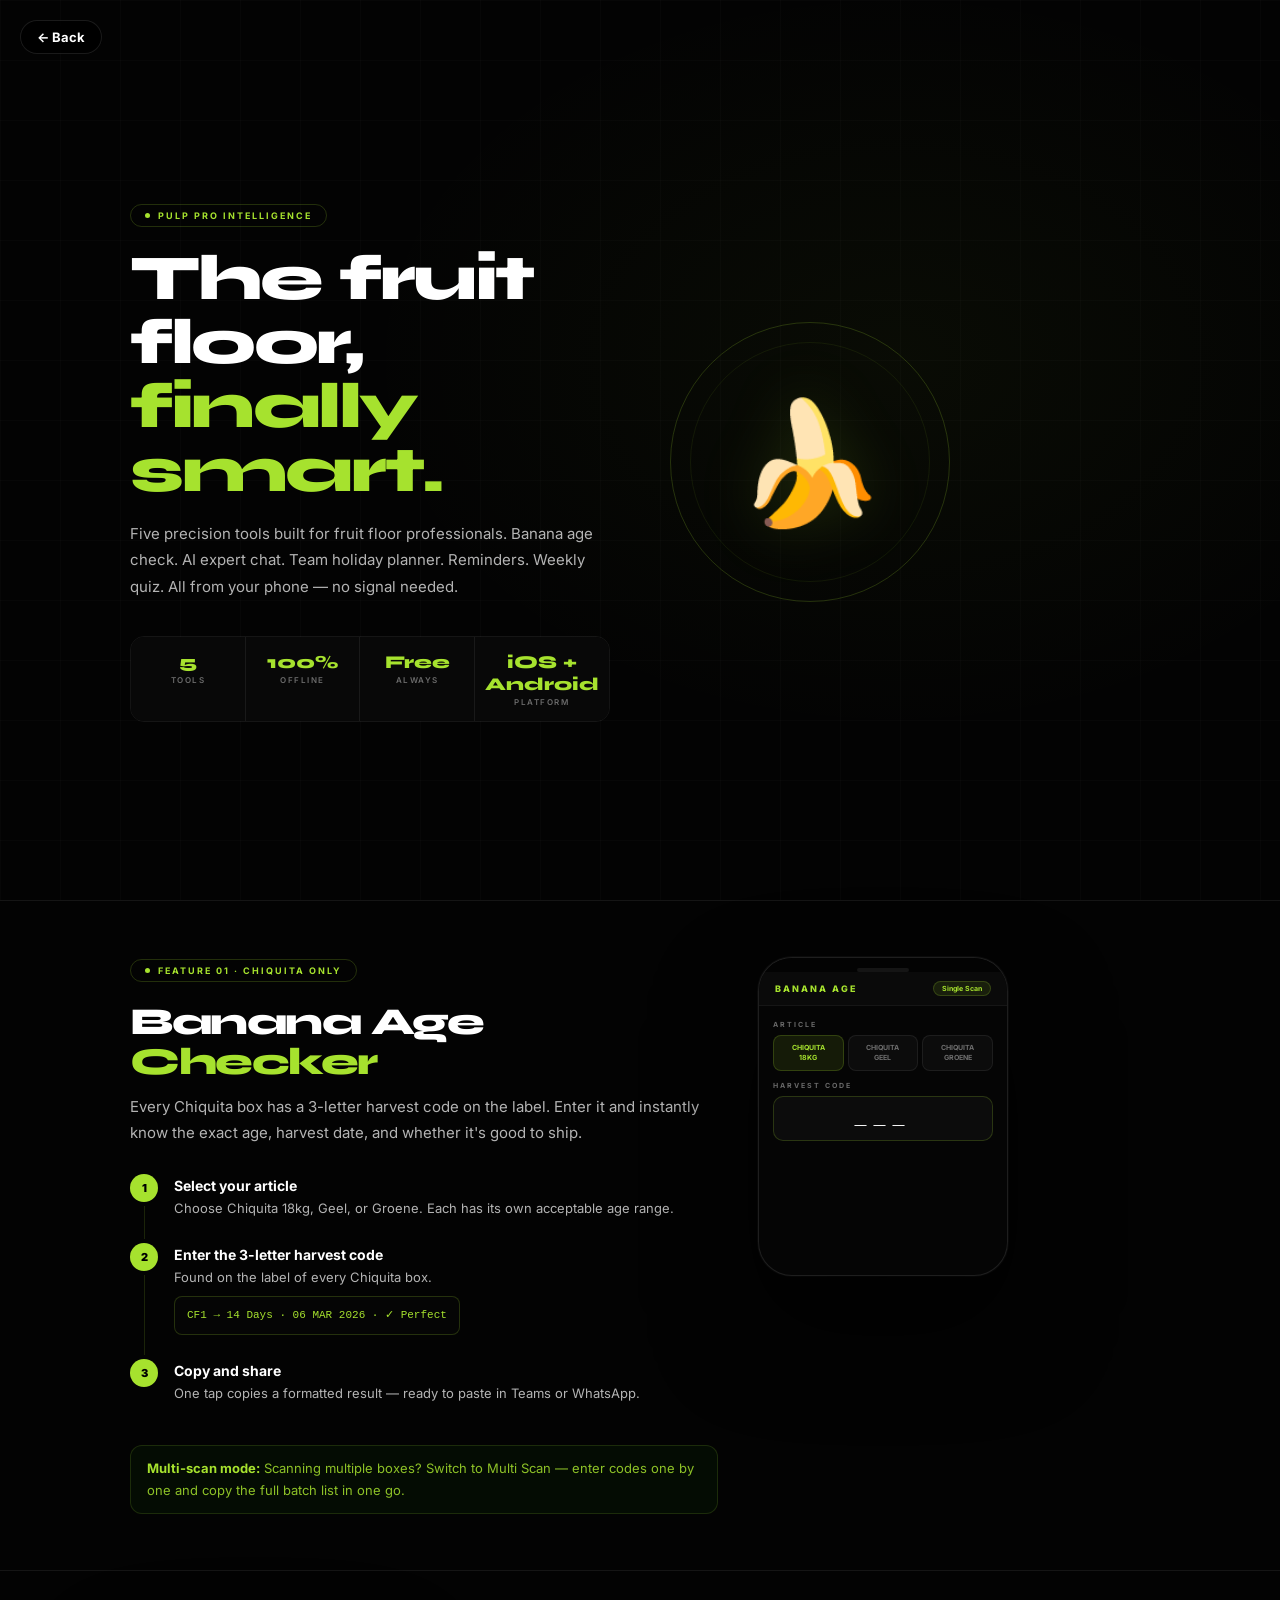
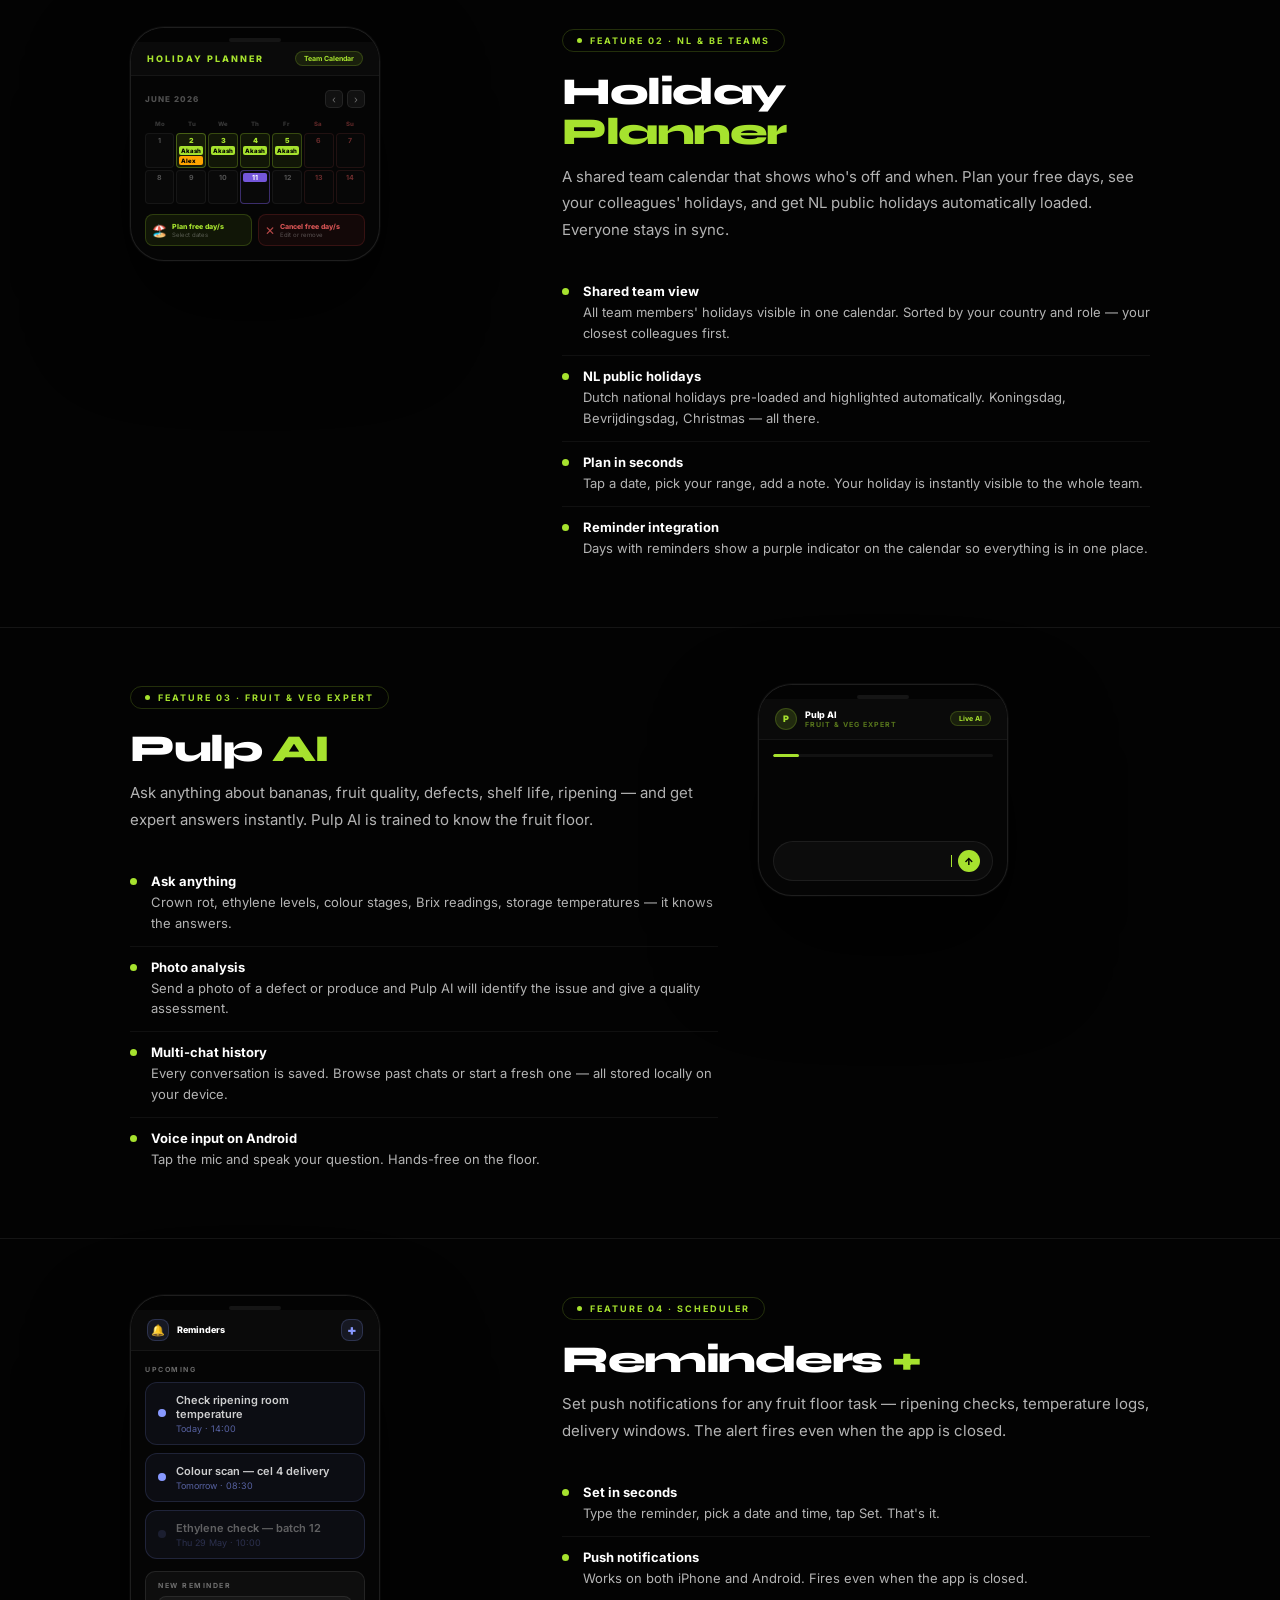
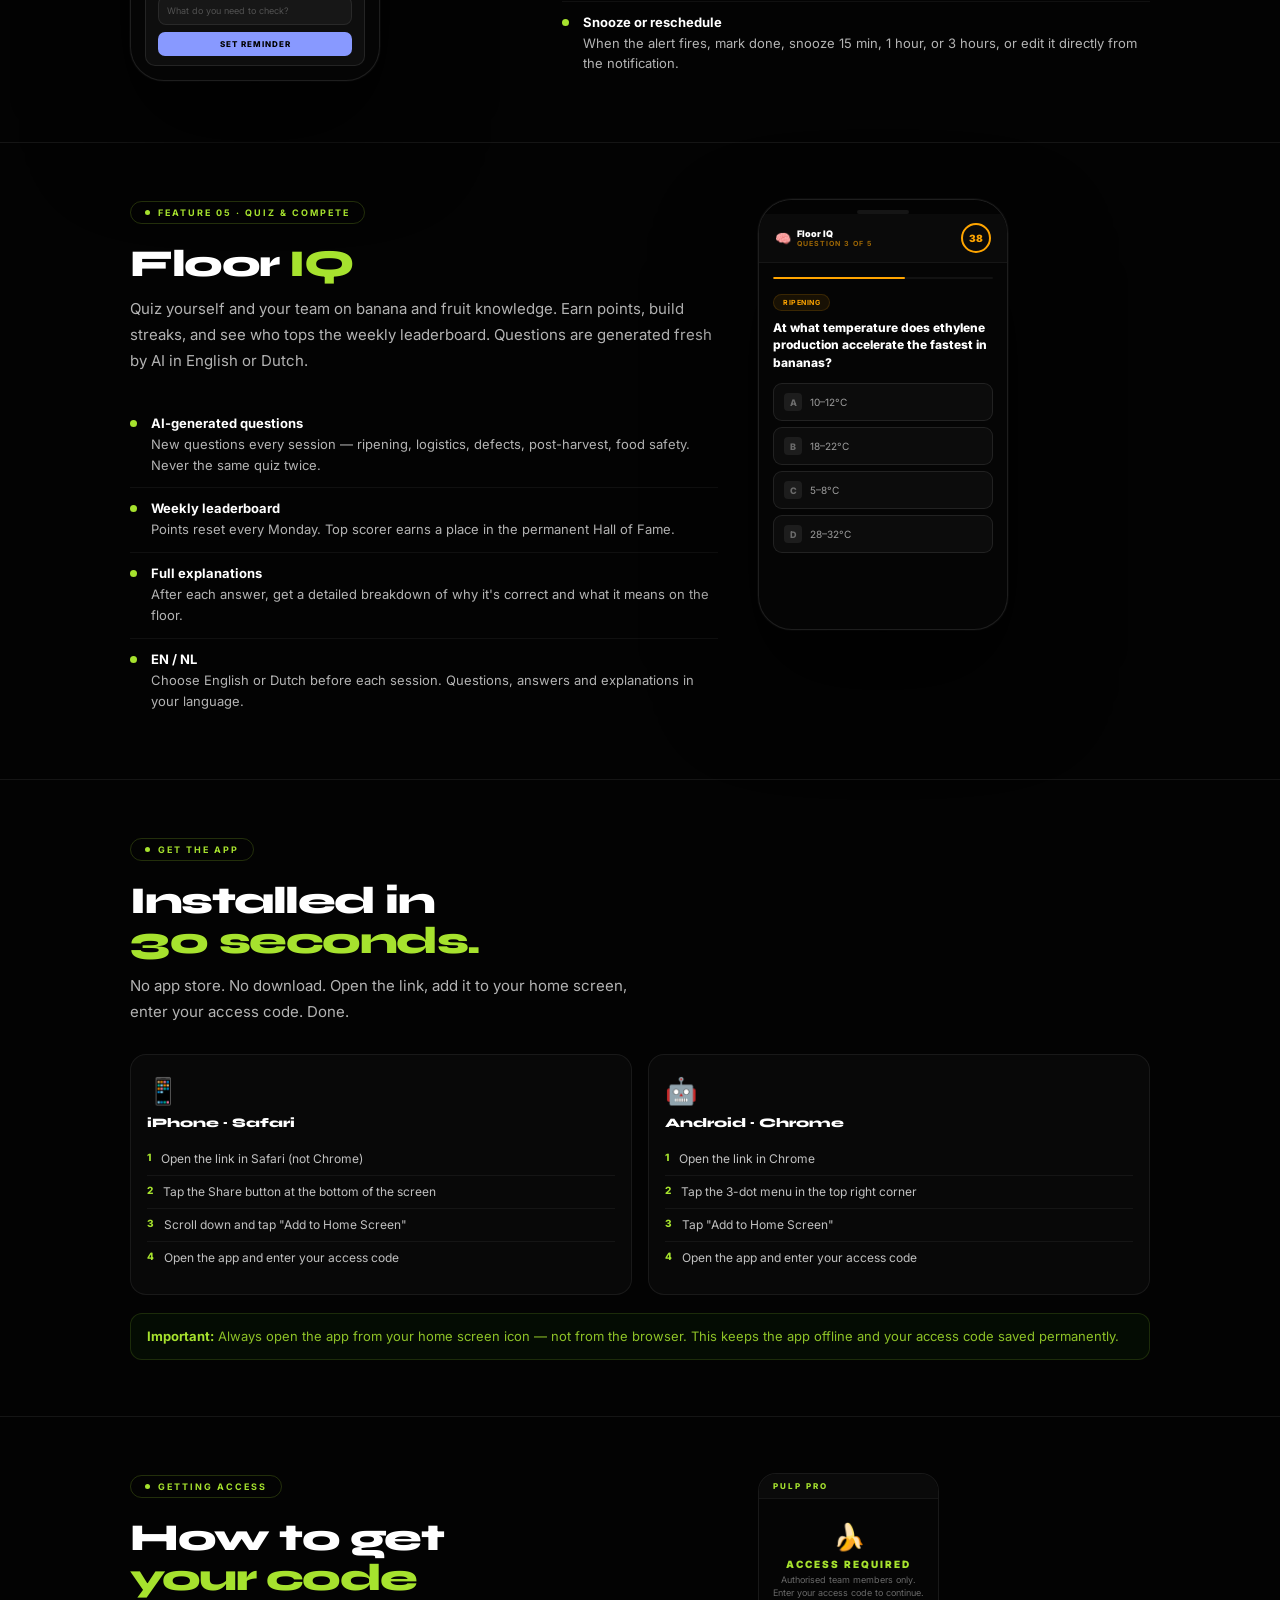
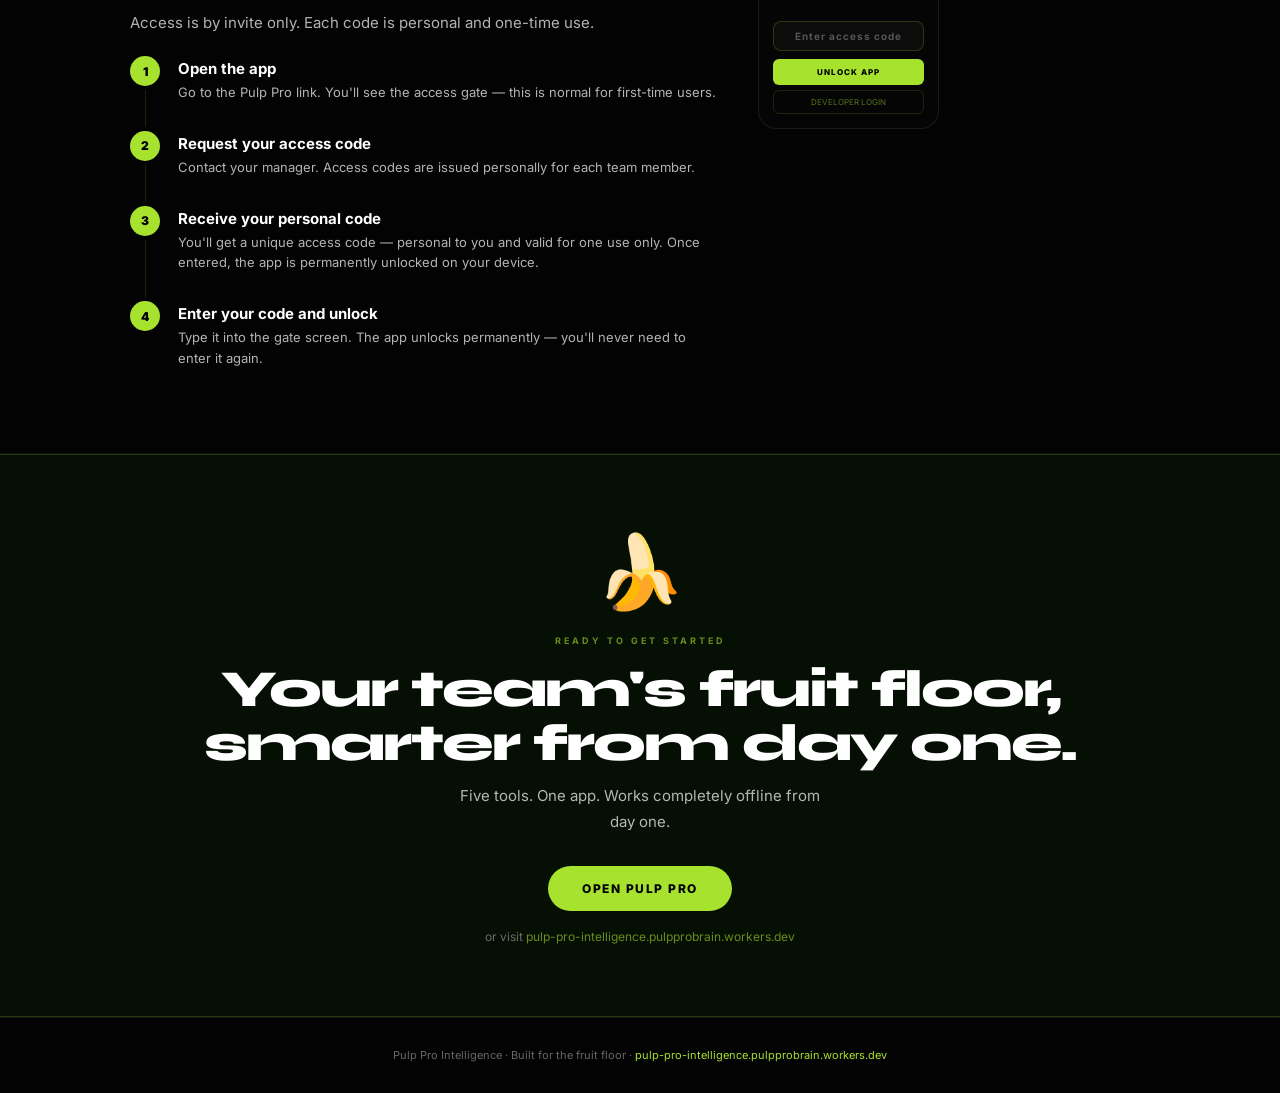
==== commit 99fddd79: "Update fmt.Println message from 'Hello' to 'Goodbye'" ====
--- a/pulp-pro-intro.html
+++ b/pulp-pro-intro.html
@@ -6,132 +6,70 @@
 <title>Pulp Pro Intelligence — Introduction</title>
 <style>
 @import url('https://fonts.googleapis.com/css2?family=Syne:wght@400;700;800;900&family=Inter:wght@400;500;600;700&display=swap');
-
 :root {
-  --lime: #a6e22e;
-  --lime-dim: rgba(166,226,46,0.1);
-  --lime-border: rgba(166,226,46,0.2);
-  --red-dim: rgba(255,60,60,0.08);
-  --red-border: rgba(255,60,60,0.15);
-  --bg: #030303;
-  --bg2: #080808;
-  --bg3: #0f0f0f;
-  --border: rgba(255,255,255,0.07);
-  --text: #ffffff;
-  --text-secondary: rgba(255,255,255,0.7);
-  --text-dim: rgba(255,255,255,0.4);
+  --lime: #a6e22e; --lime-dim: rgba(166,226,46,0.1); --lime-border: rgba(166,226,46,0.2);
+  --red-dim: rgba(255,60,60,0.08); --red-border: rgba(255,60,60,0.15);
+  --bg: #030303; --bg2: #080808; --bg3: #0f0f0f;
+  --border: rgba(255,255,255,0.07); --text: #ffffff;
+  --text-secondary: rgba(255,255,255,0.7); --text-dim: rgba(255,255,255,0.4);
 }
-
 * { box-sizing: border-box; margin: 0; padding: 0; }
 html { scroll-behavior: smooth; overflow-x: hidden; }
-body {
-  font-family: 'Inter', -apple-system, sans-serif;
-  background: var(--bg);
-  color: var(--text);
-  overflow-x: hidden;
-  -webkit-font-smoothing: antialiased;
-}
-
+body { font-family: 'Inter', -apple-system, sans-serif; background: var(--bg); color: var(--text); overflow-x: hidden; -webkit-font-smoothing: antialiased; }
 .container { max-width: 1100px; margin: 0 auto; padding: 0 40px; }
 @media(max-width:768px) { .container { padding: 0 20px; } }
-
 section { padding: 56px 0; }
 @media(max-width:768px) { section { padding: 36px 0; } }
-
 .divider { width: 100%; height: 1px; background: var(--border); }
-
-.tag {
-  display: inline-flex; align-items: center; gap: 8px;
-  border: 1px solid var(--lime-border); border-radius: 100px;
-  padding: 5px 14px; font-size: 9px; font-weight: 700;
-  color: var(--lime); letter-spacing: 2px; text-transform: uppercase;
-  margin-bottom: 20px;
-}
+.tag { display: inline-flex; align-items: center; gap: 8px; border: 1px solid var(--lime-border); border-radius: 100px; padding: 5px 14px; font-size: 9px; font-weight: 700; color: var(--lime); letter-spacing: 2px; text-transform: uppercase; margin-bottom: 20px; }
 .tag-dot { width: 5px; height: 5px; border-radius: 50%; background: var(--lime); animation: blink 2s infinite; }
 @keyframes blink { 0%,100%{opacity:1} 50%{opacity:0.2} }
 @keyframes pulpaiTd { 0%,60%,100%{transform:translateY(0);opacity:0.25} 30%{transform:translateY(-4px);opacity:1} }
-
 h1 { font-family: 'Syne', sans-serif; font-size: clamp(32px,5vw,68px); font-weight: 900; letter-spacing: -2.5px; line-height: 1.0; margin-bottom: 18px; }
 h1 em { color: var(--lime); font-style: normal; }
 h2 { font-family: 'Syne', sans-serif; font-size: clamp(26px,3.5vw,38px); font-weight: 800; letter-spacing: -1.5px; line-height: 1.05; margin-bottom: 12px; }
 h2 em { color: var(--lime); font-style: normal; }
 h3 { font-family: 'Syne', sans-serif; font-size: 17px; font-weight: 800; letter-spacing: -0.3px; margin-bottom: 6px; }
 p { font-size: 15px; color: var(--text-secondary); line-height: 1.75; margin-bottom: 14px; font-weight: 400; }
-
-/* ── BACK BUTTON ── */
-.back-btn {
-  position: fixed; top: 20px; left: 20px; z-index: 9999;
-  display: flex; align-items: center; gap: 8px;
-  background: rgba(0,0,0,0.7); border: 1px solid rgba(255,255,255,0.1);
-  border-radius: 100px; padding: 8px 16px;
-  text-decoration: none; backdrop-filter: blur(10px);
-}
+.back-btn { position: fixed; top: 20px; left: 20px; z-index: 9999; display: flex; align-items: center; gap: 8px; background: rgba(0,0,0,0.7); border: 1px solid rgba(255,255,255,0.1); border-radius: 100px; padding: 8px 16px; text-decoration: none; backdrop-filter: blur(10px); }
 .back-btn span { color: #fff; font-size: 13px; font-weight: 700; }
-
-/* ── HERO ── */
-.hero {
-  min-height: 100vh; display: flex; align-items: center;
-  position: relative; overflow: hidden; padding: 80px 0 56px;
-}
-.hero-bg {
-  position: absolute; inset: 0; pointer-events: none;
-  background: radial-gradient(ellipse 60% 60% at 70% 40%, rgba(166,226,46,0.04) 0%, transparent 70%);
-}
-.hero-grid {
-  position: absolute; inset: 0; pointer-events: none;
-  background-image: linear-gradient(rgba(255,255,255,0.015) 1px, transparent 1px),
-                    linear-gradient(90deg, rgba(255,255,255,0.015) 1px, transparent 1px);
-  background-size: 60px 60px;
-}
+.hero { min-height: 100vh; display: flex; align-items: center; position: relative; overflow: hidden; padding: 80px 0 56px; }
+.hero-bg { position: absolute; inset: 0; pointer-events: none; background: radial-gradient(ellipse 60% 60% at 70% 40%, rgba(166,226,46,0.04) 0%, transparent 70%); }
+.hero-grid { position: absolute; inset: 0; pointer-events: none; background-image: linear-gradient(rgba(255,255,255,0.015) 1px, transparent 1px), linear-gradient(90deg, rgba(255,255,255,0.015) 1px, transparent 1px); background-size: 60px 60px; }
 .hero-inner { display: grid; grid-template-columns: 1fr 1fr; gap: 60px; align-items: center; position: relative; z-index: 1; }
 @media(max-width:768px) { .hero-inner { grid-template-columns: 1fr; gap: 32px; } .hero-right { display: none; } }
-
 .hero-banana-wrap { position: relative; width: 280px; height: 280px; display: flex; align-items: center; justify-content: center; }
 .hero-banana-ring { position: absolute; inset: 0; border-radius: 50%; border: 1px solid var(--lime-border); animation: ringPulse 3s ease-in-out infinite; }
 .hero-banana-ring:nth-child(2) { inset: 20px; border-color: rgba(166,226,46,0.08); animation-delay: 0.5s; }
 @keyframes ringPulse { 0%,100%{transform:scale(1);opacity:1} 50%{transform:scale(1.04);opacity:0.5} }
 .hero-banana { font-size: 120px; animation: floatBig 4s ease-in-out infinite; position: relative; z-index: 1; filter: drop-shadow(0 0 30px rgba(166,226,46,0.15)); }
 @keyframes floatBig { 0%,100%{transform:translateY(0) rotate(-5deg)} 50%{transform:translateY(-20px) rotate(6deg)} }
-
 .stat-row { display: grid; grid-template-columns: repeat(4,1fr); border: 1px solid var(--border); border-radius: 14px; overflow: hidden; margin-top: 36px; }
 @media(max-width:600px) { .stat-row { grid-template-columns: repeat(2,1fr); } }
 .stat { padding: 14px 10px; background: var(--bg2); border-right: 1px solid var(--border); text-align: center; }
 .stat:last-child { border-right: none; }
-@media(max-width:600px) { .stat:nth-child(2) { border-right: none; } .stat:nth-child(3) { border-bottom: none; } }
 .stat-num { font-family: 'Syne', sans-serif; font-size: 18px; font-weight: 900; color: var(--lime); margin-bottom: 2px; }
 .stat-lbl { font-size: 8px; color: var(--text-dim); font-weight: 600; text-transform: uppercase; letter-spacing: 1.5px; }
-
-/* ── FEATURE SECTION ── */
 .feature-grid { display: grid; grid-template-columns: 1.2fr 0.8fr; gap: 40px; align-items: start; }
-@media(max-width:900px) { .feature-grid { grid-template-columns: 1fr; gap: 24px; } .phone-wrap { justify-content: center; } }
+@media(max-width:900px) { .feature-grid { grid-template-columns: 1fr; gap: 24px; } }
 .feature-grid.flip { direction: rtl; }
 .feature-grid.flip > * { direction: ltr; }
 @media(max-width:900px) { .feature-grid.flip { direction: ltr; } }
-
-/* ── PHONE MOCKUP ── */
 .phone-wrap { display: flex; justify-content: flex-start; align-items: flex-start; }
 @media(max-width:900px) { .phone-wrap { justify-content: center; } }
-.phone {
-  width: 250px; background: #050505;
-  border: 1px solid rgba(255,255,255,0.1); border-radius: 34px; overflow: hidden;
-  box-shadow: 0 50px 100px rgba(0,0,0,0.8), 0 0 0 1px rgba(255,255,255,0.04);
-}
+.phone { width: 250px; background: #050505; border: 1px solid rgba(255,255,255,0.1); border-radius: 34px; overflow: hidden; box-shadow: 0 50px 100px rgba(0,0,0,0.8), 0 0 0 1px rgba(255,255,255,0.04); }
 .phone-notch { background: #030303; padding: 10px 0 0; display: flex; justify-content: center; }
 .phone-notch-pill { width: 52px; height: 4px; background: rgba(255,255,255,0.07); border-radius: 100px; }
 .phone-bar { background: #0a0a0a; padding: 9px 16px; display: flex; align-items: center; justify-content: space-between; border-bottom: 1px solid rgba(255,255,255,0.05); }
 .phone-bar-title { font-size: 9px; font-weight: 800; color: var(--lime); letter-spacing: 2px; text-transform: uppercase; }
 .phone-bar-badge { font-size: 7px; background: var(--lime-dim); border: 1px solid var(--lime-border); color: var(--lime); padding: 2px 8px; border-radius: 20px; font-weight: 700; }
 .phone-body { padding: 14px; }
-
-/* ── ANNOTATIONS ── */
 .annotations { margin-top: 28px; }
 .ann-item { display: flex; gap: 14px; padding: 12px 0; border-bottom: 1px solid rgba(255,255,255,0.05); }
 .ann-item:last-child { border-bottom: none; }
 .ann-marker { width: 7px; height: 7px; border-radius: 50%; background: var(--lime); flex-shrink: 0; margin-top: 5px; }
 .ann-title { font-size: 13px; font-weight: 700; color: #fff; margin-bottom: 3px; }
 .ann-desc { font-size: 13px; color: var(--text-secondary); line-height: 1.6; }
-
-/* ── STEPS ── */
 .steps { margin-top: 28px; }
 .step-item { display: flex; gap: 16px; }
 .step-left { display: flex; flex-direction: column; align-items: center; }
@@ -141,64 +79,22 @@
 .step-title { font-size: 14px; font-weight: 700; color: #fff; margin-bottom: 4px; }
 .step-desc { font-size: 13px; color: var(--text-secondary); line-height: 1.6; }
 .step-code { background: #050505; border: 1px solid var(--lime-border); border-radius: 8px; padding: 9px 12px; font-family: monospace; font-size: 11px; color: var(--lime); margin-top: 8px; line-height: 1.7; word-break: break-all; }
-
-/* ── NOTE PILL ── */
 .note-pill { background: rgba(6,15,4,0.8); border: 1px solid rgba(166,226,46,0.15); border-radius: 12px; padding: 12px 16px; margin-top: 18px; }
 .note-pill p { font-size: 13px; color: rgba(166,226,46,0.85); margin: 0; line-height: 1.65; }
 .note-pill strong { color: var(--lime); font-weight: 700; }
-
-/* ── PROBLEM CARDS ── */
-.problem-grid { display: grid; grid-template-columns: 1fr 1fr; gap: 14px; margin-top: 28px; }
-@media(max-width:600px) { .problem-grid { grid-template-columns: 1fr; } }
-.problem-card { border-radius: 16px; padding: 20px; }
-.problem-card.bad { background: var(--red-dim); border: 1px solid var(--red-border); }
-.problem-card.good { background: var(--lime-dim); border: 1px solid var(--lime-border); }
-.problem-card-label { font-size: 8px; font-weight: 800; letter-spacing: 2px; text-transform: uppercase; margin-bottom: 12px; }
-.problem-card.bad .problem-card-label { color: rgba(255,80,80,0.7); }
-.problem-card.good .problem-card-label { color: rgba(166,226,46,0.7); }
-.problem-item { display: flex; align-items: flex-start; gap: 10px; padding: 8px 0; border-bottom: 1px solid rgba(255,255,255,0.05); }
-.problem-item:last-child { border-bottom: none; }
-.problem-icon { font-size: 11px; font-weight: 900; flex-shrink: 0; margin-top: 1px; }
-.problem-card.bad .problem-icon { color: rgba(255,80,80,0.8); }
-.problem-card.good .problem-icon { color: var(--lime); }
-.problem-text { font-size: 13px; color: rgba(255,255,255,0.85); line-height: 1.5; }
-
-/* ── COMPARE TABLE ── */
-.compare-table { border: 1px solid var(--border); border-radius: 14px; overflow: hidden; margin-top: 20px; }
-.compare-header { display: grid; grid-template-columns: 1.4fr 1fr 1fr; background: var(--bg2); border-bottom: 1px solid var(--border); }
-.compare-h { padding: 12px 10px; font-size: 9px; font-weight: 800; text-transform: uppercase; letter-spacing: 1.5px; text-align: center; }
-.compare-h.feat { text-align: left; color: var(--text-dim); }
-.compare-h.classic { color: rgba(255,255,255,0.6); }
-.compare-h.ai { color: var(--lime); }
-.compare-row { display: grid; grid-template-columns: 1.4fr 1fr 1fr; border-bottom: 1px solid rgba(255,255,255,0.04); }
-.compare-row:last-child { border-bottom: none; }
-.compare-row:nth-child(odd) { background: rgba(255,255,255,0.01); }
-.compare-cell { padding: 10px; font-size: 11px; font-weight: 600; text-align: center; }
-.compare-cell.feat { text-align: left; color: rgba(255,255,255,0.85); font-weight: 700; }
-.compare-cell.yes { color: var(--lime); }
-.compare-cell.no { color: rgba(255,80,80,0.7); }
-.compare-cell.meh { color: rgba(255,180,0,0.8); }
-
-/* ── AI CHAT MOCKUP ── */
 .chat-bubble-u { background: rgba(166,226,46,0.1); border: 1px solid rgba(166,226,46,0.18); border-radius: 10px; border-bottom-right-radius: 2px; padding: 7px 10px; font-size: 10px; color: rgba(255,255,255,0.8); margin-bottom: 6px; margin-left: 24px; }
 .chat-bubble-a { background: rgba(14,14,14,0.95); border: 1px solid rgba(255,255,255,0.07); border-radius: 10px; border-bottom-left-radius: 2px; padding: 7px 10px; font-size: 10px; color: rgba(255,255,255,0.7); margin-bottom: 6px; line-height: 1.6; }
 .chat-bubble-a strong { color: var(--lime); }
-
-/* ── REMINDER MOCKUP ── */
 .rem-item { background: rgba(136,153,255,0.06); border: 1px solid rgba(136,153,255,0.15); border-radius: 12px; padding: 10px 12px; margin-bottom: 8px; display: flex; align-items: center; gap: 10px; }
 .rem-dot { width: 8px; height: 8px; border-radius: 50%; background: #8899ff; flex-shrink: 0; }
 .rem-text { font-size: 11px; font-weight: 600; color: rgba(255,255,255,0.8); }
 .rem-time { font-size: 9px; color: rgba(136,153,255,0.6); margin-top: 2px; }
-
-/* ── IQ MOCKUP ── */
 .iq-opt { background: rgba(255,255,255,0.03); border: 1px solid rgba(255,255,255,0.09); border-radius: 9px; padding: 9px 10px; font-size: 10px; color: rgba(255,255,255,0.6); margin-bottom: 6px; display: flex; align-items: center; gap: 8px; }
 .iq-opt.correct { background: rgba(166,226,46,0.08); border-color: rgba(166,226,46,0.28); color: var(--lime); }
 .iq-opt.wrong { background: rgba(255,77,77,0.07); border-color: rgba(255,77,77,0.22); color: rgba(255,80,80,0.8); }
 .iq-letter { width: 18px; height: 18px; border-radius: 4px; background: rgba(255,255,255,0.07); display: flex; align-items: center; justify-content: center; font-size: 9px; font-weight: 800; color: rgba(255,255,255,0.35); flex-shrink: 0; }
 .iq-opt.correct .iq-letter { background: rgba(166,226,46,0.2); color: var(--lime); }
 .iq-opt.wrong .iq-letter { background: rgba(255,77,77,0.15); color: rgba(255,80,80,0.8); }
-
-/* ── INSTALL ── */
 .install-grid { display: grid; grid-template-columns: 1fr 1fr; gap: 16px; margin-top: 28px; }
 @media(max-width:500px) { .install-grid { grid-template-columns: 1fr; } }
 .install-card { background: var(--bg2); border: 1px solid var(--border); border-radius: 16px; padding: 20px 16px; }
@@ -208,8 +104,6 @@
 .install-step:last-child { border-bottom: none; }
 .install-n { font-size: 10px; font-weight: 800; color: var(--lime); flex-shrink: 0; margin-top: 1px; }
 .install-t { font-size: 12px; color: rgba(255,255,255,0.75); line-height: 1.5; }
-
-/* ── ACCESS ── */
 .access-step { display: flex; gap: 18px; }
 .access-left { display: flex; flex-direction: column; align-items: center; }
 .access-circle { width: 30px; height: 30px; border-radius: 50%; background: var(--lime); color: #000; font-size: 12px; font-weight: 900; display: flex; align-items: center; justify-content: center; flex-shrink: 0; }
@@ -217,8 +111,6 @@
 .access-right { padding-bottom: 28px; padding-top: 3px; }
 .access-title { font-size: 15px; font-weight: 700; color: #fff; margin-bottom: 4px; }
 .access-desc { font-size: 13px; color: var(--text-secondary); line-height: 1.6; }
-
-/* ── MINI PHONE ── */
 .mini-phone { background: #050505; border: 1px solid rgba(255,255,255,0.08); border-radius: 18px; overflow: hidden; max-width: 220px; }
 .mini-bar { background: #0a0a0a; padding: 7px 14px; border-bottom: 1px solid rgba(255,255,255,0.05); display: flex; align-items: center; justify-content: space-between; }
 .mini-bar-title { font-size: 8px; font-weight: 800; color: var(--lime); letter-spacing: 2px; text-transform: uppercase; }
@@ -231,8 +123,6 @@
 .mini-btn-pri { background: var(--lime); border-radius: 6px; padding: 8px; text-align: center; font-size: 8px; font-weight: 800; color: #000; text-transform: uppercase; letter-spacing: 1px; margin-bottom: 5px; }
 .mini-btn-ghost { background: transparent; border: 1px solid rgba(255,255,255,0.09); border-radius: 6px; padding: 6px; text-align: center; font-size: 8px; color: rgba(255,255,255,0.4); text-transform: uppercase; margin-bottom: 4px; }
 .mini-btn-dev { background: transparent; border: 1px solid rgba(166,226,46,0.15); border-radius: 6px; padding: 6px; text-align: center; font-size: 8px; color: rgba(166,226,46,0.5); text-transform: uppercase; }
-
-/* ── CTA ── */
 .cta-section { background: #060f04; border-top: 1px solid var(--lime-border); border-bottom: 1px solid var(--lime-border); padding: 72px 0; text-align: center; }
 .cta-banana { font-size: 72px; display: block; margin-bottom: 20px; animation: floatBig 4s ease-in-out infinite; }
 .cta-eyebrow { font-size: 9px; font-weight: 700; color: rgba(166,226,46,0.6); letter-spacing: 3px; text-transform: uppercase; margin-bottom: 16px; }
@@ -241,16 +131,11 @@
 .cta-btn { display: inline-block; background: var(--lime); border-radius: 100px; padding: 15px 34px; font-size: 12px; font-weight: 800; color: #000; text-transform: uppercase; letter-spacing: 1.5px; text-decoration: none; }
 .cta-url-note { font-size: 12px; color: var(--text-dim); margin-top: 18px; }
 .cta-url-note a { color: rgba(166,226,46,0.6); text-decoration: none; }
-
 footer { padding: 28px 0; border-top: 1px solid var(--border); text-align: center; }
 footer p { font-size: 11px; color: var(--text-dim); margin: 0; }
 footer a { color: var(--lime); text-decoration: none; }
-
-/* ── FADE IN ── */
 .fade-in { opacity: 0; transform: translateY(20px); transition: opacity 0.55s ease, transform 0.55s ease; }
 .fade-in.visible { opacity: 1; transform: translateY(0); }
-
-/* mock shared */
 .mock-label { font-size: 7px; font-weight: 700; color: var(--text-dim); text-transform: uppercase; letter-spacing: 2px; margin-bottom: 6px; }
 .mock-input { background: rgba(255,255,255,0.03); border: 1.5px solid var(--lime-border); border-radius: 10px; padding: 10px; text-align: center; margin-bottom: 10px; }
 .mock-input-code { font-size: 20px; font-weight: 900; color: #fff; letter-spacing: 7px; font-family: monospace; }
@@ -279,7 +164,7 @@
       <div class="fade-in">
         <div class="tag"><div class="tag-dot"></div>Pulp Pro Intelligence</div>
         <h1>The fruit floor,<br><em>finally smart.</em></h1>
-        <p>Five precision tools built for banana professionals. Age check. Colour scan. AI chat. Reminders. Quiz your team. All from your phone — no signal needed.</p>
+        <p>Five precision tools built for fruit floor professionals. Banana age check. AI expert chat. Team holiday planner. Reminders. Weekly quiz. All from your phone — no signal needed.</p>
         <div class="stat-row">
           <div class="stat"><div class="stat-num">5</div><div class="stat-lbl">Tools</div></div>
           <div class="stat"><div class="stat-num">100%</div><div class="stat-lbl">Offline</div></div>
@@ -300,7 +185,7 @@
 
 <div class="divider"></div>
 
-<!-- FEATURE 01: AGE CHECKER -->
+<!-- FEATURE 01: BANANA AGE CHECKER -->
 <section>
   <div class="container">
     <div class="feature-grid">
@@ -338,10 +223,7 @@
             <div class="mock-label">Harvest Code</div>
             <div class="mock-input"><div class="mock-input-code" id="ss-code">___</div></div>
             <div class="mock-result" id="ss-result" style="opacity:0;transform:translateY(6px);transition:all 0.5s ease;">
-              <div>
-                <div style="font-size:7px;color:rgba(166,226,46,0.5);font-weight:700;text-transform:uppercase;letter-spacing:1.5px;margin-bottom:2px;">Age</div>
-                <div style="display:flex;align-items:baseline;gap:4px;"><div class="mock-result-days" id="ss-days">14</div><div class="mock-result-unit">days</div></div>
-              </div>
+              <div><div style="font-size:7px;color:rgba(166,226,46,0.5);font-weight:700;text-transform:uppercase;letter-spacing:1.5px;margin-bottom:2px;">Age</div><div style="display:flex;align-items:baseline;gap:4px;"><div class="mock-result-days" id="ss-days">14</div><div class="mock-result-unit">days</div></div></div>
               <div style="text-align:right;"><div class="mock-result-status">✓ Perfect</div><div class="mock-result-date">06 MAR 2026</div></div>
             </div>
             <div class="mock-btn-pri" id="ss-btn" style="opacity:0;transition:opacity 0.4s;">Copy Result</div>
@@ -354,70 +236,68 @@
 
 <div class="divider"></div>
 
-<!-- FEATURE 02: COLOUR SCANNER -->
+<!-- FEATURE 02: HOLIDAY PLANNER -->
 <section>
   <div class="container">
-    <div class="fade-in" style="margin-bottom:28px;">
-      <div class="tag"><div class="tag-dot"></div>Why this tool exists</div>
-      <h2 style="max-width:560px;">Colour guessing was the standard.<br><em>Not anymore.</em></h2>
-      <div class="problem-grid">
-        <div class="problem-card bad">
-          <div class="problem-card-label">Before</div>
-          <div class="problem-item"><div class="problem-icon">✗</div><div class="problem-text">Holding bananas next to a printed colour chart and squinting</div></div>
-          <div class="problem-item"><div class="problem-icon">✗</div><div class="problem-text">Writing "looks about a 3?" — then losing the notebook</div></div>
-          <div class="problem-item"><div class="problem-icon">✗</div><div class="problem-text">No consistent way to document or share results</div></div>
-        </div>
-        <div class="problem-card good">
-          <div class="problem-card-label">With Pulp Pro</div>
-          <div class="problem-item"><div class="problem-icon">✓</div><div class="problem-text">Point camera. Get colour stage instantly</div></div>
-          <div class="problem-item"><div class="problem-icon">✓</div><div class="problem-text">Professional report card shared in one tap</div></div>
-          <div class="problem-item"><div class="problem-icon">✓</div><div class="problem-text">Works offline — no signal needed on the floor</div></div>
-        </div>
-      </div>
-    </div>
-    <div class="feature-grid">
+    <div class="feature-grid flip">
       <div class="fade-in">
-        <div class="tag"><div class="tag-dot"></div>Feature 02 · All bananas</div>
-        <h2>Colour<br><em>Scanner</em></h2>
-        <p>Point your camera at any banana box. The app detects the colour stage, estimates shelf life, and produces a professional report card you can share in one tap.</p>
+        <div class="tag"><div class="tag-dot"></div>Feature 02 · NL &amp; BE Teams</div>
+        <h2>Holiday<br><em>Planner</em></h2>
+        <p>A shared team calendar that shows who's off and when. Plan your free days, see your colleagues' holidays, and get NL public holidays automatically loaded. Everyone stays in sync.</p>
         <div class="annotations">
-          <div class="ann-item"><div class="ann-marker"></div><div><div class="ann-title">Camera viewfinder</div><div class="ann-desc">Align the banana box to the green frame. Works with any variety.</div></div></div>
-          <div class="ann-item"><div class="ann-marker"></div><div><div class="ann-title">Colour scale 1–6</div><div class="ann-desc">From Full Green (1) to Full Brown (6). Calculated from the live camera feed.</div></div></div>
-          <div class="ann-item"><div class="ann-marker"></div><div><div class="ann-title">Share Report Card</div><div class="ann-desc">Generates a full PNG with scan photo, colour result and all data — one tap to share in Teams or WhatsApp.</div></div></div>
-        </div>
-        <div class="compare-table" style="margin-top:20px;">
-          <div class="compare-header">
-            <div class="compare-h feat"></div>
-            <div class="compare-h classic">📊 Classic · Now</div>
-            <div class="compare-h ai">🤖 AI Mode · Soon</div>
-          </div>
-          <div class="compare-row"><div class="compare-cell feat">Works offline</div><div class="compare-cell yes">✓</div><div class="compare-cell yes">✓</div></div>
-          <div class="compare-row"><div class="compare-cell feat">Lighting resilient</div><div class="compare-cell no">✗</div><div class="compare-cell yes">✓</div></div>
-          <div class="compare-row"><div class="compare-cell feat">Accuracy</div><div class="compare-cell meh">~70%</div><div class="compare-cell yes">~90%+</div></div>
+          <div class="ann-item"><div class="ann-marker"></div><div><div class="ann-title">Shared team view</div><div class="ann-desc">All team members' holidays visible in one calendar. Sorted by your country and role — your closest colleagues first.</div></div></div>
+          <div class="ann-item"><div class="ann-marker"></div><div><div class="ann-title">NL public holidays</div><div class="ann-desc">Dutch national holidays pre-loaded and highlighted automatically. Koningsdag, Bevrijdingsdag, Christmas — all there.</div></div></div>
+          <div class="ann-item"><div class="ann-marker"></div><div><div class="ann-title">Plan in seconds</div><div class="ann-desc">Tap a date, pick your range, add a note. Your holiday is instantly visible to the whole team.</div></div></div>
+          <div class="ann-item"><div class="ann-marker"></div><div><div class="ann-title">Reminder integration</div><div class="ann-desc">Days with reminders show a purple indicator on the calendar so everything is in one place.</div></div></div>
         </div>
       </div>
       <div class="phone-wrap fade-in">
         <div class="phone">
           <div class="phone-notch"><div class="phone-notch-pill"></div></div>
-          <div class="phone-bar"><div class="phone-bar-title">Colour Scanner</div><div class="phone-bar-badge">Classic Mode</div></div>
+          <div class="phone-bar"><div class="phone-bar-title">Holiday Planner</div><div class="phone-bar-badge">Team Calendar</div></div>
           <div class="phone-body">
-            <div style="display:grid;grid-template-columns:1fr 1fr;gap:5px;margin-bottom:12px;">
-              <div style="background:var(--lime-dim);border:1px solid var(--lime-border);border-radius:8px;padding:7px;font-size:7px;font-weight:700;color:var(--lime);text-align:center;text-transform:uppercase;letter-spacing:0.5px;">Single Scan</div>
-              <div style="background:rgba(255,255,255,0.03);border:1px solid rgba(255,255,255,0.07);border-radius:8px;padding:7px;font-size:7px;font-weight:600;color:rgba(255,255,255,0.3);text-align:center;text-transform:uppercase;">Multi Scan</div>
-            </div>
-            <div id="cs-cam" style="background:#080808;border:1px solid rgba(255,255,255,0.06);border-radius:12px;height:140px;position:relative;overflow:hidden;margin-bottom:10px;display:flex;align-items:center;justify-content:center;">
-              <div id="cs-bg" style="position:absolute;inset:0;background:radial-gradient(circle at 60% 40%,rgba(212,180,24,0.25),transparent);opacity:0;transition:opacity 1.2s ease;"></div>
-              <div id="cs-emoji" style="font-size:55px;position:relative;z-index:2;transition:transform 0.8s ease;">🍌</div>
-              <div id="cs-frame" style="position:absolute;inset:10px;border:1.5px solid rgba(166,226,46,0);border-radius:8px;transition:border-color 0.4s;z-index:3;"></div>
-              <div id="cs-line" style="position:absolute;left:10px;right:10px;height:2px;background:linear-gradient(90deg,transparent,rgba(166,226,46,0.7),transparent);z-index:4;opacity:0;top:20px;"></div>
-              <div id="cs-tag" style="position:absolute;top:8px;left:50%;transform:translateX(-50%);background:rgba(0,0,0,0.85);border:1px solid rgba(166,226,46,0.35);border-radius:20px;padding:3px 10px;font-size:8px;font-weight:800;color:var(--lime);letter-spacing:1.5px;text-transform:uppercase;white-space:nowrap;opacity:0;transition:opacity 0.4s;z-index:5;">Color 3.5</div>
-              <div id="cs-guide" style="position:absolute;bottom:8px;left:50%;transform:translateX(-50%);font-size:7px;font-weight:700;color:rgba(166,226,46,0.5);text-transform:uppercase;letter-spacing:1px;white-space:nowrap;z-index:5;">Align produce to frame</div>
-            </div>
-            <div id="cs-result" style="background:rgba(166,226,46,0.05);border:1px solid rgba(166,226,46,0.18);border-radius:10px;padding:10px 12px;display:flex;align-items:center;gap:10px;margin-bottom:9px;opacity:0;transform:translateY(6px);transition:all 0.5s ease;">
-              <div style="width:36px;height:36px;border-radius:9px;flex-shrink:0;background:#d4b418;"></div>
-              <div><div style="font-size:12px;font-weight:900;color:#fff;">Color 3.5</div><div style="font-size:8px;color:rgba(255,255,255,0.45);margin-top:2px;">Shelf Life: 3 Days · Ripening</div></div>
-            </div>
-            <div id="cs-share" style="background:var(--lime);border-radius:8px;padding:9px;text-align:center;font-size:8px;font-weight:800;color:#000;text-transform:uppercase;letter-spacing:1px;opacity:0;transition:opacity 0.4s;">Share Report Card</div>
+            <div style="display:flex;align-items:center;justify-content:space-between;margin-bottom:10px;">
+              <div style="font-size:8px;font-weight:800;color:rgba(255,255,255,0.3);text-transform:uppercase;letter-spacing:1px;">June 2026</div>
+              <div style="display:flex;gap:4px;">
+                <div style="width:18px;height:18px;border-radius:5px;background:rgba(255,255,255,0.05);border:1px solid rgba(255,255,255,0.08);display:flex;align-items:center;justify-content:center;font-size:10px;color:rgba(255,255,255,0.4);">‹</div>
+                <div style="width:18px;height:18px;border-radius:5px;background:rgba(255,255,255,0.05);border:1px solid rgba(255,255,255,0.08);display:flex;align-items:center;justify-content:center;font-size:10px;color:rgba(255,255,255,0.4);">›</div>
+              </div>
+            </div>
+            <div style="display:grid;grid-template-columns:repeat(7,1fr);gap:2px;margin-bottom:4px;">
+              <div style="text-align:center;font-size:6px;font-weight:800;color:rgba(255,255,255,0.2);padding:2px 0;">Mo</div>
+              <div style="text-align:center;font-size:6px;font-weight:800;color:rgba(255,255,255,0.2);padding:2px 0;">Tu</div>
+              <div style="text-align:center;font-size:6px;font-weight:800;color:rgba(255,255,255,0.2);padding:2px 0;">We</div>
+              <div style="text-align:center;font-size:6px;font-weight:800;color:rgba(255,255,255,0.2);padding:2px 0;">Th</div>
+              <div style="text-align:center;font-size:6px;font-weight:800;color:rgba(255,255,255,0.2);padding:2px 0;">Fr</div>
+              <div style="text-align:center;font-size:6px;font-weight:800;color:rgba(255,100,100,0.35);padding:2px 0;">Sa</div>
+              <div style="text-align:center;font-size:6px;font-weight:800;color:rgba(255,100,100,0.35);padding:2px 0;">Su</div>
+            </div>
+            <div style="display:grid;grid-template-columns:repeat(7,1fr);gap:2px;margin-bottom:10px;">
+              <div style="border-radius:4px;background:rgba(255,255,255,0.02);border:1px solid rgba(255,255,255,0.05);padding:2px;min-height:34px;"><div style="font-size:7px;font-weight:700;color:rgba(255,255,255,0.3);text-align:center;">1</div></div>
+              <div style="border-radius:4px;background:rgba(166,226,46,0.1);border:1.5px solid rgba(166,226,46,0.35);padding:2px;min-height:34px;"><div style="font-size:7px;font-weight:900;color:#a6e22e;text-align:center;">2</div><div style="border-radius:2px;background:#a6e22e;margin-top:1px;padding:1px 2px;"><div style="font-size:6px;font-weight:800;color:#000;overflow:hidden;white-space:nowrap;">Akash</div></div><div style="border-radius:2px;background:#ffa500;margin-top:1px;padding:1px 2px;"><div style="font-size:6px;font-weight:800;color:#000;overflow:hidden;white-space:nowrap;">Alex</div></div></div>
+              <div style="border-radius:4px;background:rgba(166,226,46,0.08);border:1px solid rgba(166,226,46,0.25);padding:2px;min-height:34px;"><div style="font-size:7px;font-weight:900;color:#a6e22e;text-align:center;">3</div><div style="border-radius:2px;background:#a6e22e;margin-top:1px;padding:1px 2px;"><div style="font-size:6px;font-weight:800;color:#000;">Akash</div></div></div>
+              <div style="border-radius:4px;background:rgba(166,226,46,0.08);border:1px solid rgba(166,226,46,0.25);padding:2px;min-height:34px;"><div style="font-size:7px;font-weight:900;color:#a6e22e;text-align:center;">4</div><div style="border-radius:2px;background:#a6e22e;margin-top:1px;padding:1px 2px;"><div style="font-size:6px;font-weight:800;color:#000;">Akash</div></div></div>
+              <div style="border-radius:4px;background:rgba(166,226,46,0.08);border:1px solid rgba(166,226,46,0.25);padding:2px;min-height:34px;"><div style="font-size:7px;font-weight:900;color:#a6e22e;text-align:center;">5</div><div style="border-radius:2px;background:#a6e22e;margin-top:1px;padding:1px 2px;"><div style="font-size:6px;font-weight:800;color:#000;">Akash</div></div></div>
+              <div style="border-radius:4px;background:rgba(255,255,255,0.01);border:1px solid rgba(255,100,100,0.1);padding:2px;min-height:34px;"><div style="font-size:7px;font-weight:700;color:rgba(255,100,100,0.4);text-align:center;">6</div></div>
+              <div style="border-radius:4px;background:rgba(255,255,255,0.01);border:1px solid rgba(255,100,100,0.1);padding:2px;min-height:34px;"><div style="font-size:7px;font-weight:700;color:rgba(255,100,100,0.4);text-align:center;">7</div></div>
+              <div style="border-radius:4px;background:rgba(255,255,255,0.02);border:1px solid rgba(255,255,255,0.05);padding:2px;min-height:34px;"><div style="font-size:7px;font-weight:700;color:rgba(255,255,255,0.3);text-align:center;">8</div></div>
+              <div style="border-radius:4px;background:rgba(255,255,255,0.02);border:1px solid rgba(255,255,255,0.05);padding:2px;min-height:34px;"><div style="font-size:7px;font-weight:700;color:rgba(255,255,255,0.3);text-align:center;">9</div></div>
+              <div style="border-radius:4px;background:rgba(255,255,255,0.02);border:1px solid rgba(255,255,255,0.05);padding:2px;min-height:34px;"><div style="font-size:7px;font-weight:700;color:rgba(255,255,255,0.3);text-align:center;">10</div></div>
+              <div style="border-radius:4px;background:rgba(255,255,255,0.02);border:1px solid rgba(136,100,255,0.4);padding:2px;min-height:34px;"><div style="font-size:7px;font-weight:700;background:rgba(136,100,255,0.85);color:#fff;border-radius:2px;padding:0 2px;text-align:center;">11</div></div>
+              <div style="border-radius:4px;background:rgba(255,255,255,0.02);border:1px solid rgba(255,255,255,0.05);padding:2px;min-height:34px;"><div style="font-size:7px;font-weight:700;color:rgba(255,255,255,0.3);text-align:center;">12</div></div>
+              <div style="border-radius:4px;background:rgba(255,255,255,0.01);border:1px solid rgba(255,100,100,0.1);padding:2px;min-height:34px;"><div style="font-size:7px;font-weight:700;color:rgba(255,100,100,0.4);text-align:center;">13</div></div>
+              <div style="border-radius:4px;background:rgba(255,255,255,0.01);border:1px solid rgba(255,100,100,0.1);padding:2px;min-height:34px;"><div style="font-size:7px;font-weight:700;color:rgba(255,100,100,0.4);text-align:center;">14</div></div>
+            </div>
+            <div style="display:grid;grid-template-columns:1fr 1fr;gap:6px;">
+              <div style="background:rgba(166,226,46,0.08);border:1px solid rgba(166,226,46,0.2);border-radius:8px;padding:7px 6px;display:flex;align-items:center;gap:5px;">
+                <div style="font-size:12px;">🏖️</div>
+                <div><div style="font-size:7px;font-weight:800;color:#a6e22e;">Plan free day/s</div><div style="font-size:6px;color:rgba(255,255,255,0.3);">Select dates</div></div>
+              </div>
+              <div style="background:rgba(255,77,77,0.06);border:1px solid rgba(255,77,77,0.15);border-radius:8px;padding:7px 6px;display:flex;align-items:center;gap:5px;">
+                <div style="font-size:12px;color:rgba(255,100,100,0.7);">✕</div>
+                <div><div style="font-size:7px;font-weight:800;color:rgba(255,100,100,0.8);">Cancel free day/s</div><div style="font-size:6px;color:rgba(255,255,255,0.3);">Edit or remove</div></div>
+              </div>
+            </div>
           </div>
         </div>
       </div>
@@ -478,7 +358,7 @@
 <!-- FEATURE 04: REMINDERS -->
 <section>
   <div class="container">
-    <div class="feature-grid">
+    <div class="feature-grid flip">
       <div class="fade-in">
         <div class="tag"><div class="tag-dot"></div>Feature 04 · Scheduler</div>
         <h2>Reminders <em>+</em></h2>
@@ -501,18 +381,9 @@
           </div>
           <div class="phone-body">
             <div style="font-size:7px;font-weight:700;color:var(--text-dim);text-transform:uppercase;letter-spacing:1.5px;margin-bottom:8px;">Upcoming</div>
-            <div class="rem-item">
-              <div class="rem-dot"></div>
-              <div><div class="rem-text">Check ripening room temperature</div><div class="rem-time">Today · 14:00</div></div>
-            </div>
-            <div class="rem-item">
-              <div class="rem-dot"></div>
-              <div><div class="rem-text">Colour scan — cel 4 delivery</div><div class="rem-time">Tomorrow · 08:30</div></div>
-            </div>
-            <div class="rem-item" style="opacity:0.45;">
-              <div class="rem-dot" style="background:rgba(136,153,255,0.3);"></div>
-              <div><div class="rem-text">Ethylene check — batch 12</div><div class="rem-time">Thu 29 May · 10:00</div></div>
-            </div>
+            <div class="rem-item"><div class="rem-dot"></div><div><div class="rem-text">Check ripening room temperature</div><div class="rem-time">Today · 14:00</div></div></div>
+            <div class="rem-item"><div class="rem-dot"></div><div><div class="rem-text">Colour scan — cel 4 delivery</div><div class="rem-time">Tomorrow · 08:30</div></div></div>
+            <div class="rem-item" style="opacity:0.45;"><div class="rem-dot" style="background:rgba(136,153,255,0.3);"></div><div><div class="rem-text">Ethylene check — batch 12</div><div class="rem-time">Thu 29 May · 10:00</div></div></div>
             <div style="margin-top:12px;background:rgba(255,255,255,0.04);border:1px solid rgba(255,255,255,0.09);border-radius:10px;padding:9px 12px;">
               <div style="font-size:7px;font-weight:700;color:var(--text-dim);text-transform:uppercase;letter-spacing:1.5px;margin-bottom:6px;">New reminder</div>
               <div style="background:rgba(255,255,255,0.04);border:1px solid rgba(255,255,255,0.08);border-radius:8px;padding:8px;font-size:9px;color:rgba(255,255,255,0.25);margin-bottom:7px;">What do you need to check?</div>
@@ -621,11 +492,11 @@
           </div>
           <div class="access-step">
             <div class="access-left"><div class="access-circle">2</div><div class="access-line"></div></div>
-            <div class="access-right"><div class="access-title">Tap "Request Access Code"</div><div class="access-desc">This opens your email app with a pre-filled message. Include your name, role, and device type.</div></div>
+            <div class="access-right"><div class="access-title">Request your access code</div><div class="access-desc">Contact your manager. Access codes are issued personally for each team member.</div></div>
           </div>
           <div class="access-step">
             <div class="access-left"><div class="access-circle">3</div><div class="access-line"></div></div>
-            <div class="access-right"><div class="access-title">Receive your personal code</div><div class="access-desc">You'll get a reply with a unique access code — personal to you and valid for one use only. Once entered, the app is permanently unlocked on your device.</div></div>
+            <div class="access-right"><div class="access-title">Receive your personal code</div><div class="access-desc">You'll get a unique access code — personal to you and valid for one use only. Once entered, the app is permanently unlocked on your device.</div></div>
           </div>
           <div class="access-step">
             <div class="access-left"><div class="access-circle">4</div></div>
@@ -644,7 +515,6 @@
             </div>
             <div class="mini-input">Enter access code</div>
             <div class="mini-btn-pri">Unlock App</div>
-            <div class="mini-btn-ghost">Request Access Code</div>
             <div class="mini-btn-dev">Developer Login</div>
           </div>
         </div>
@@ -659,26 +529,24 @@
 <div class="cta-section">
   <span class="cta-banana">🍌</span>
   <div class="cta-eyebrow">Ready to get started</div>
-  <div class="cta-title">Reply for your<br>access code.</div>
-  <div class="cta-sub">One code per person. Installs in under a minute. Works completely offline from day one.</div>
-  <a class="cta-btn" href="https://pulppro.github.io/Pulp-Pro-Intelligence/">Open Pulp Pro</a>
-  <div class="cta-url-note">or visit <a href="https://pulppro.github.io/Pulp-Pro-Intelligence/">pulppro.github.io/Pulp-Pro-Intelligence</a></div>
+  <div class="cta-title">Your team's fruit floor,<br>smarter from day one.</div>
+  <div class="cta-sub">Five tools. One app. Works completely offline from day one.</div>
+  <a class="cta-btn" href="https://pulp-pro-intelligence.pulpprobrain.workers.dev">Open Pulp Pro</a>
+  <div class="cta-url-note">or visit <a href="https://pulp-pro-intelligence.pulpprobrain.workers.dev">pulp-pro-intelligence.pulpprobrain.workers.dev</a></div>
 </div>
 
 <footer>
   <div class="container">
-    <p>Pulp Pro Intelligence · Built for the fruit floor · <a href="https://pulppro.github.io/Pulp-Pro-Intelligence/">pulppro.github.io/Pulp-Pro-Intelligence</a></p>
+    <p>Pulp Pro Intelligence · Built for the fruit floor · <a href="https://pulp-pro-intelligence.pulpprobrain.workers.dev">pulp-pro-intelligence.pulpprobrain.workers.dev</a></p>
   </div>
 </footer>
 
 <script>
-// Fade in on scroll
 const observer = new IntersectionObserver((entries) => {
   entries.forEach(e => { if(e.isIntersecting) e.target.classList.add('visible'); });
 }, { threshold: 0.1 });
 document.querySelectorAll('.fade-in').forEach(el => observer.observe(el));
 
-// Single scan animation
 let ssT = null;
 function ssReset(){
   document.getElementById('ss-code').innerText='___';
@@ -718,71 +586,6 @@
   ssT=setTimeout(type,600);
 }
 
-// Colour scanner animation
-let csTimer = null;
-function csReset(){
-  document.getElementById('cs-frame').style.borderColor='rgba(166,226,46,0)';
-  document.getElementById('cs-tag').style.opacity='0';
-  document.getElementById('cs-guide').style.opacity='1';
-  document.getElementById('cs-bg').style.opacity='0';
-  document.getElementById('cs-emoji').style.transform='scale(1)';
-  document.getElementById('cs-line').style.opacity='0';
-  document.getElementById('cs-result').style.opacity='0';
-  document.getElementById('cs-result').style.transform='translateY(6px)';
-  document.getElementById('cs-share').style.opacity='0';
-  document.getElementById('cs-share').innerText='Share Report Card';
-  document.getElementById('cs-share').style.background='var(--lime)';
-}
-function csStart(){
-  if(csTimer) clearTimeout(csTimer);
-  csReset();
-  csTimer=setTimeout(()=>{
-    document.getElementById('cs-frame').style.borderColor='rgba(166,226,46,0.8)';
-    document.getElementById('cs-guide').style.opacity='0';
-    csTimer=setTimeout(()=>{
-      const line=document.getElementById('cs-line');
-      line.style.opacity='1'; line.style.top='15px';
-      let pos=15;
-      const sweep=setInterval(()=>{
-        pos+=3; line.style.top=pos+'px';
-        if(pos>120){ clearInterval(sweep); line.style.opacity='0';
-          csTimer=setTimeout(()=>{
-            document.getElementById('cs-emoji').style.transform='scale(1.12)';
-            document.getElementById('cs-bg').style.opacity='1';
-            document.getElementById('cs-tag').style.opacity='1';
-            csTimer=setTimeout(()=>{
-              const r=document.getElementById('cs-result');
-              r.style.opacity='1'; r.style.transform='translateY(0)';
-              csTimer=setTimeout(()=>{
-                document.getElementById('cs-share').style.opacity='1';
-                csTimer=setTimeout(()=>{
-                  document.getElementById('cs-share').innerText='✓ Shared!';
-                  document.getElementById('cs-share').style.background='#86c82c';
-                  csTimer=setTimeout(csStart,2500);
-                },1200);
-              },400);
-            },500);
-          },300);
-        }
-      },18);
-    },700);
-  },800);
-}
-
-// Start animations when in view
-const ageObs=new IntersectionObserver((entries)=>{
-  entries.forEach(e=>{ if(e.isIntersecting) ssStart(); else { if(ssT) clearTimeout(ssT); ssReset(); } });
-},{threshold:0.2});
-const ssEl=document.getElementById('ss-code');
-if(ssEl) ageObs.observe(ssEl.closest('section')||ssEl);
-
-const csObs=new IntersectionObserver((entries)=>{
-  entries.forEach(e=>{ if(e.isIntersecting) csStart(); else { if(csTimer) clearTimeout(csTimer); csReset(); } });
-},{threshold:0.3});
-const csCam=document.getElementById('cs-cam');
-if(csCam) csObs.observe(csCam);
-
-// ── AI CHAT TYPING ANIMATION ──────────────────────────────
 let aiT = null;
 const aiConvos = [
     { q: 'What causes crown rot?', a: '<strong>Crown rot</strong> is caused by Fusarium fungi triggered by humidity above 85%. Keep storage below 82% RH.' },
@@ -790,7 +593,6 @@
     { q: 'What is Brix level?', a: '<strong>Brix</strong> measures sugar content. Export-ready bananas should be 22–24 Brix at full yellow stage.' },
 ];
 let aiIdx = 0;
-
 function aiReset() {
     const uBub = document.getElementById('ai-bub-u');
     const aBub = document.getElementById('ai-bub-a');
@@ -799,36 +601,28 @@
     if (aBub) { aBub.style.opacity = '0'; aBub.style.transform = 'translateY(8px)'; aBub.innerHTML = ''; }
     if (cursor) cursor.style.opacity = '1';
 }
-
 function aiStart() {
     if (aiT) clearTimeout(aiT);
     aiReset();
-    const convo = aiConvos[aiIdx % aiConvos.length];
-    aiIdx++;
+    const convo = aiConvos[aiIdx % aiConvos.length]; aiIdx++;
     const uBub = document.getElementById('ai-bub-u');
     const aBub = document.getElementById('ai-bub-a');
     const cursor = document.getElementById('ai-cursor');
     const inputEl = document.getElementById('ai-input-text');
     if (!uBub || !aBub) return;
-
-    // Type into input
     let i = 0;
     if (inputEl) inputEl.innerText = '';
     function typeInput() {
         if (i < convo.q.length) {
             if (inputEl) inputEl.innerText = convo.q.slice(0, i + 1);
-            i++;
-            aiT = setTimeout(typeInput, 45);
+            i++; aiT = setTimeout(typeInput, 45);
         } else {
-            // Send
             aiT = setTimeout(() => {
                 if (cursor) cursor.style.opacity = '0';
                 if (inputEl) inputEl.innerText = '';
                 uBub.innerText = convo.q;
                 uBub.style.transition = 'all 0.4s ease';
-                uBub.style.opacity = '1';
-                uBub.style.transform = 'translateY(0)';
-                // Show typing dots then answer
+                uBub.style.opacity = '1'; uBub.style.transform = 'translateY(0)';
                 aiT = setTimeout(() => {
                     const dots = document.getElementById('ai-typing-dots');
                     if (dots) dots.style.display = 'flex';
@@ -836,8 +630,7 @@
                         if (dots) dots.style.display = 'none';
                         aBub.innerHTML = convo.a;
                         aBub.style.transition = 'all 0.4s ease';
-                        aBub.style.opacity = '1';
-                        aBub.style.transform = 'translateY(0)';
+                        aBub.style.opacity = '1'; aBub.style.transform = 'translateY(0)';
                         if (cursor) cursor.style.opacity = '1';
                         aiT = setTimeout(aiStart, 3200);
                     }, 1400);
@@ -848,7 +641,6 @@
     aiT = setTimeout(typeInput, 600);
 }
 
-// ── REMINDER PULSE ANIMATION ──────────────────────────────
 function remAnimate() {
     const items = document.querySelectorAll('.rem-item');
     items.forEach((item, i) => {
@@ -856,91 +648,63 @@
             item.style.transition = 'all 0.4s ease';
             item.style.borderColor = 'rgba(136,153,255,0.4)';
             item.style.background = 'rgba(136,153,255,0.12)';
-            setTimeout(() => {
-                item.style.borderColor = 'rgba(136,153,255,0.15)';
-                item.style.background = 'rgba(136,153,255,0.06)';
-            }, 600);
+            setTimeout(() => { item.style.borderColor = 'rgba(136,153,255,0.15)'; item.style.background = 'rgba(136,153,255,0.06)'; }, 600);
         }, i * 300);
     });
     setTimeout(remAnimate, 4000);
 }
 
-// ── FLOOR IQ ANSWER ANIMATION ────────────────────────────
 let iqT = null;
 function iqReset() {
     const opts = ['iq-opt-a','iq-opt-b','iq-opt-c','iq-opt-d'];
-    opts.forEach(id => {
-        const el = document.getElementById(id);
-        if (el) { el.className = 'iq-opt'; el.style.opacity = '1'; el.style.transform = 'translateX(0)'; }
-    });
+    opts.forEach(id => { const el = document.getElementById(id); if (el) { el.className = 'iq-opt'; el.style.opacity = '1'; el.style.transform = 'translateX(0)'; } });
     const exp = document.getElementById('iq-explanation');
     if (exp) { exp.style.opacity = '0'; exp.style.maxHeight = '0'; }
     const nextBtn = document.getElementById('iq-next-btn');
-    if (nextBtn) { nextBtn.style.opacity = '0'; }
+    if (nextBtn) nextBtn.style.opacity = '0';
 }
 function iqStart() {
     if (iqT) clearTimeout(iqT);
     iqReset();
-    // Slide in options
     ['iq-opt-a','iq-opt-b','iq-opt-c','iq-opt-d'].forEach((id, i) => {
         const el = document.getElementById(id);
-        if (el) {
-            el.style.opacity = '0';
-            el.style.transform = 'translateX(-12px)';
-            el.style.transition = 'all 0.35s ease';
-            setTimeout(() => { el.style.opacity = '1'; el.style.transform = 'translateX(0)'; }, 200 + i * 100);
-        }
+        if (el) { el.style.opacity = '0'; el.style.transform = 'translateX(-12px)'; el.style.transition = 'all 0.35s ease'; setTimeout(() => { el.style.opacity = '1'; el.style.transform = 'translateX(0)'; }, 200 + i * 100); }
     });
-    // Select wrong answer A
     iqT = setTimeout(() => {
         const optA = document.getElementById('iq-opt-a');
         if (optA) optA.classList.add('wrong');
-        ['iq-opt-c','iq-opt-d'].forEach(id => {
-            const el = document.getElementById(id);
-            if (el) el.style.opacity = '0.25';
-        });
-        // Show correct answer B
+        ['iq-opt-c','iq-opt-d'].forEach(id => { const el = document.getElementById(id); if (el) el.style.opacity = '0.25'; });
         iqT = setTimeout(() => {
             const optB = document.getElementById('iq-opt-b');
             if (optB) optB.classList.add('correct');
-            // Show explanation
             iqT = setTimeout(() => {
                 const exp = document.getElementById('iq-explanation');
-                if (exp) {
-                    exp.style.transition = 'all 0.5s ease';
-                    exp.style.opacity = '1';
-                    exp.style.maxHeight = '120px';
-                }
+                if (exp) { exp.style.transition = 'all 0.5s ease'; exp.style.opacity = '1'; exp.style.maxHeight = '120px'; }
                 const nextBtn = document.getElementById('iq-next-btn');
-                if (nextBtn) {
-                    nextBtn.style.transition = 'opacity 0.4s ease';
-                    nextBtn.style.opacity = '1';
-                }
+                if (nextBtn) { nextBtn.style.transition = 'opacity 0.4s ease'; nextBtn.style.opacity = '1'; }
                 iqT = setTimeout(iqStart, 4000);
             }, 500);
         }, 600);
     }, 2000);
 }
 
-// Start animations when sections come into view
+const ageObs=new IntersectionObserver((entries)=>{
+  entries.forEach(e=>{ if(e.isIntersecting) ssStart(); else { if(ssT) clearTimeout(ssT); ssReset(); } });
+},{threshold:0.2});
+const ssEl=document.getElementById('ss-code');
+if(ssEl) ageObs.observe(ssEl.closest('section')||ssEl);
+
 const aiObs = new IntersectionObserver((entries) => {
-    entries.forEach(e => {
-        if (e.isIntersecting) { aiStart(); setTimeout(remAnimate, 500); }
-        else { if (aiT) clearTimeout(aiT); }
-    });
+    entries.forEach(e => { if (e.isIntersecting) { aiStart(); setTimeout(remAnimate, 500); } else { if (aiT) clearTimeout(aiT); } });
 }, { threshold: 0.3 });
 const aiEl = document.getElementById('ai-bub-u');
 if (aiEl) aiObs.observe(aiEl.closest('section') || aiEl);
 
 const iqObs = new IntersectionObserver((entries) => {
-    entries.forEach(e => {
-        if (e.isIntersecting) iqStart();
-        else { if (iqT) clearTimeout(iqT); iqReset(); }
-    });
+    entries.forEach(e => { if (e.isIntersecting) iqStart(); else { if (iqT) clearTimeout(iqT); iqReset(); } });
 }, { threshold: 0.3 });
 const iqEl = document.getElementById('iq-opt-a');
 if (iqEl) iqObs.observe(iqEl.closest('section') || iqEl);
-
 </script>
 </body>
 </html>
